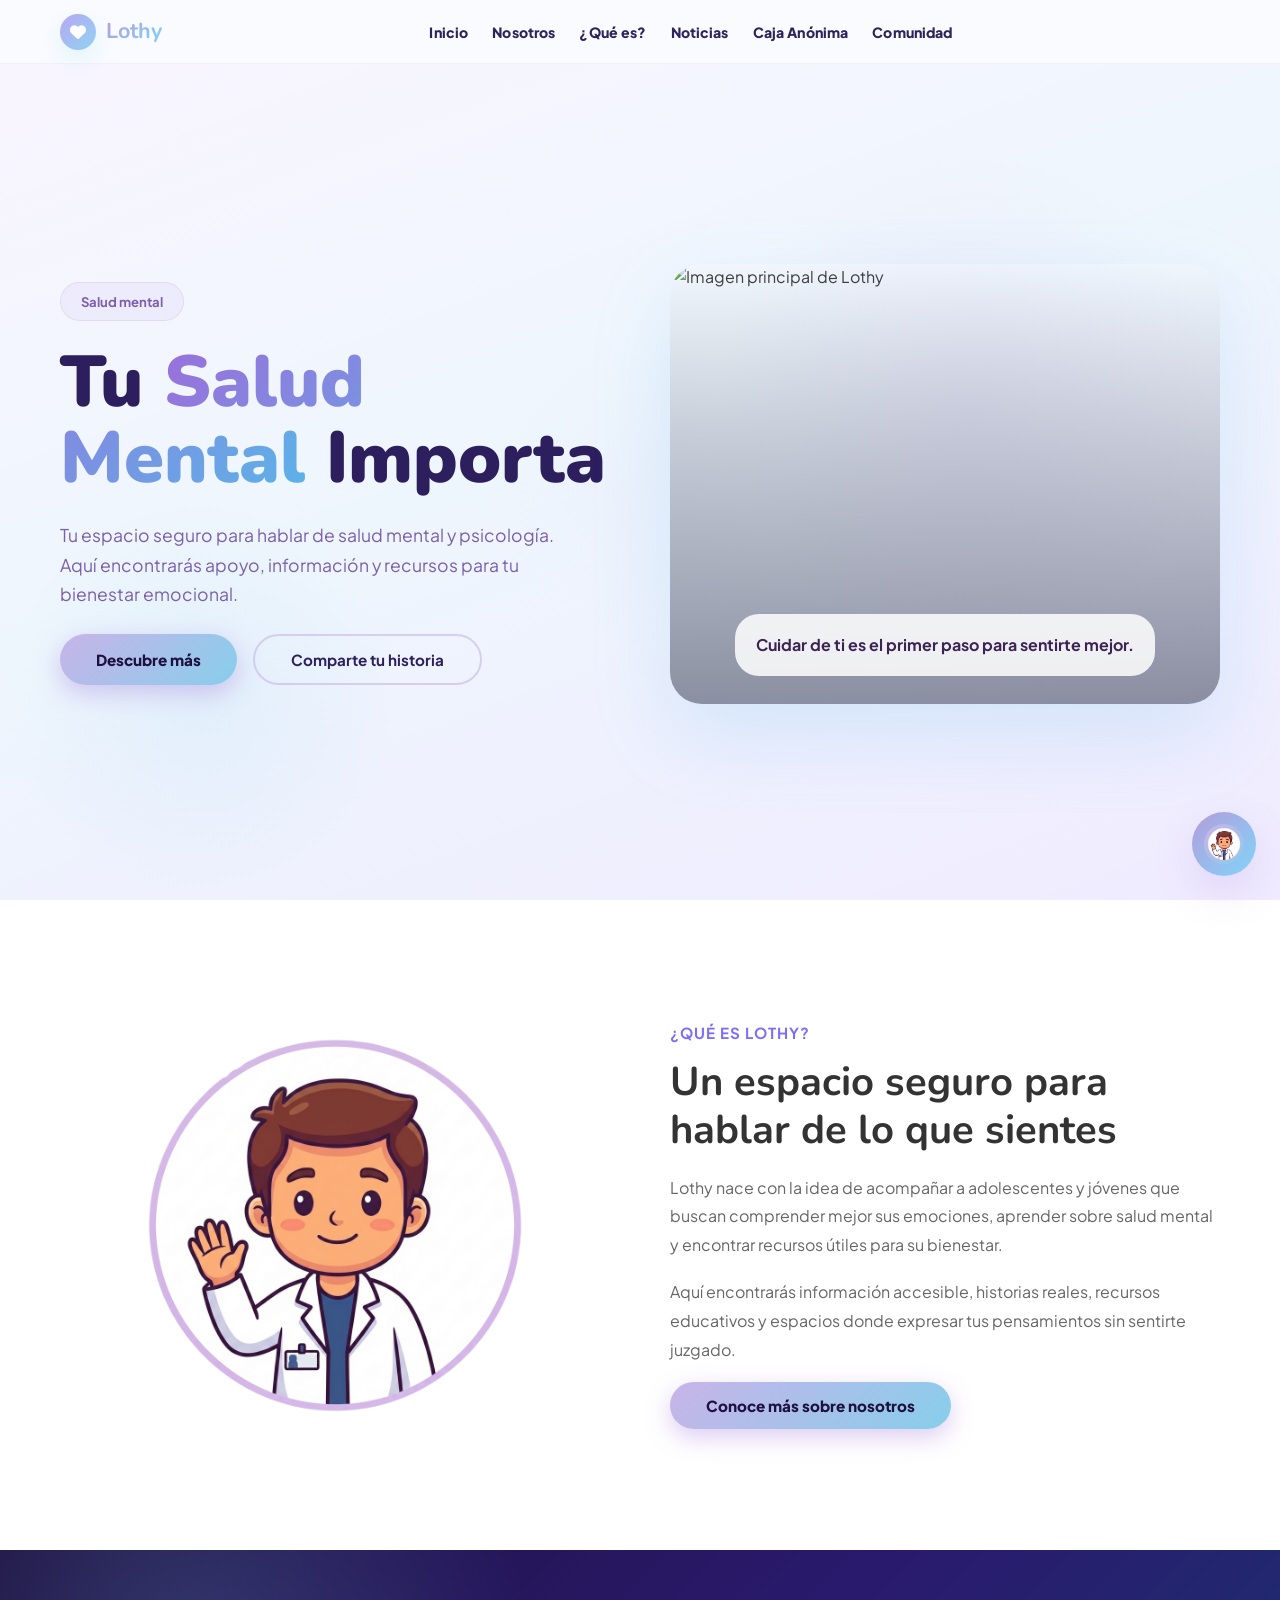
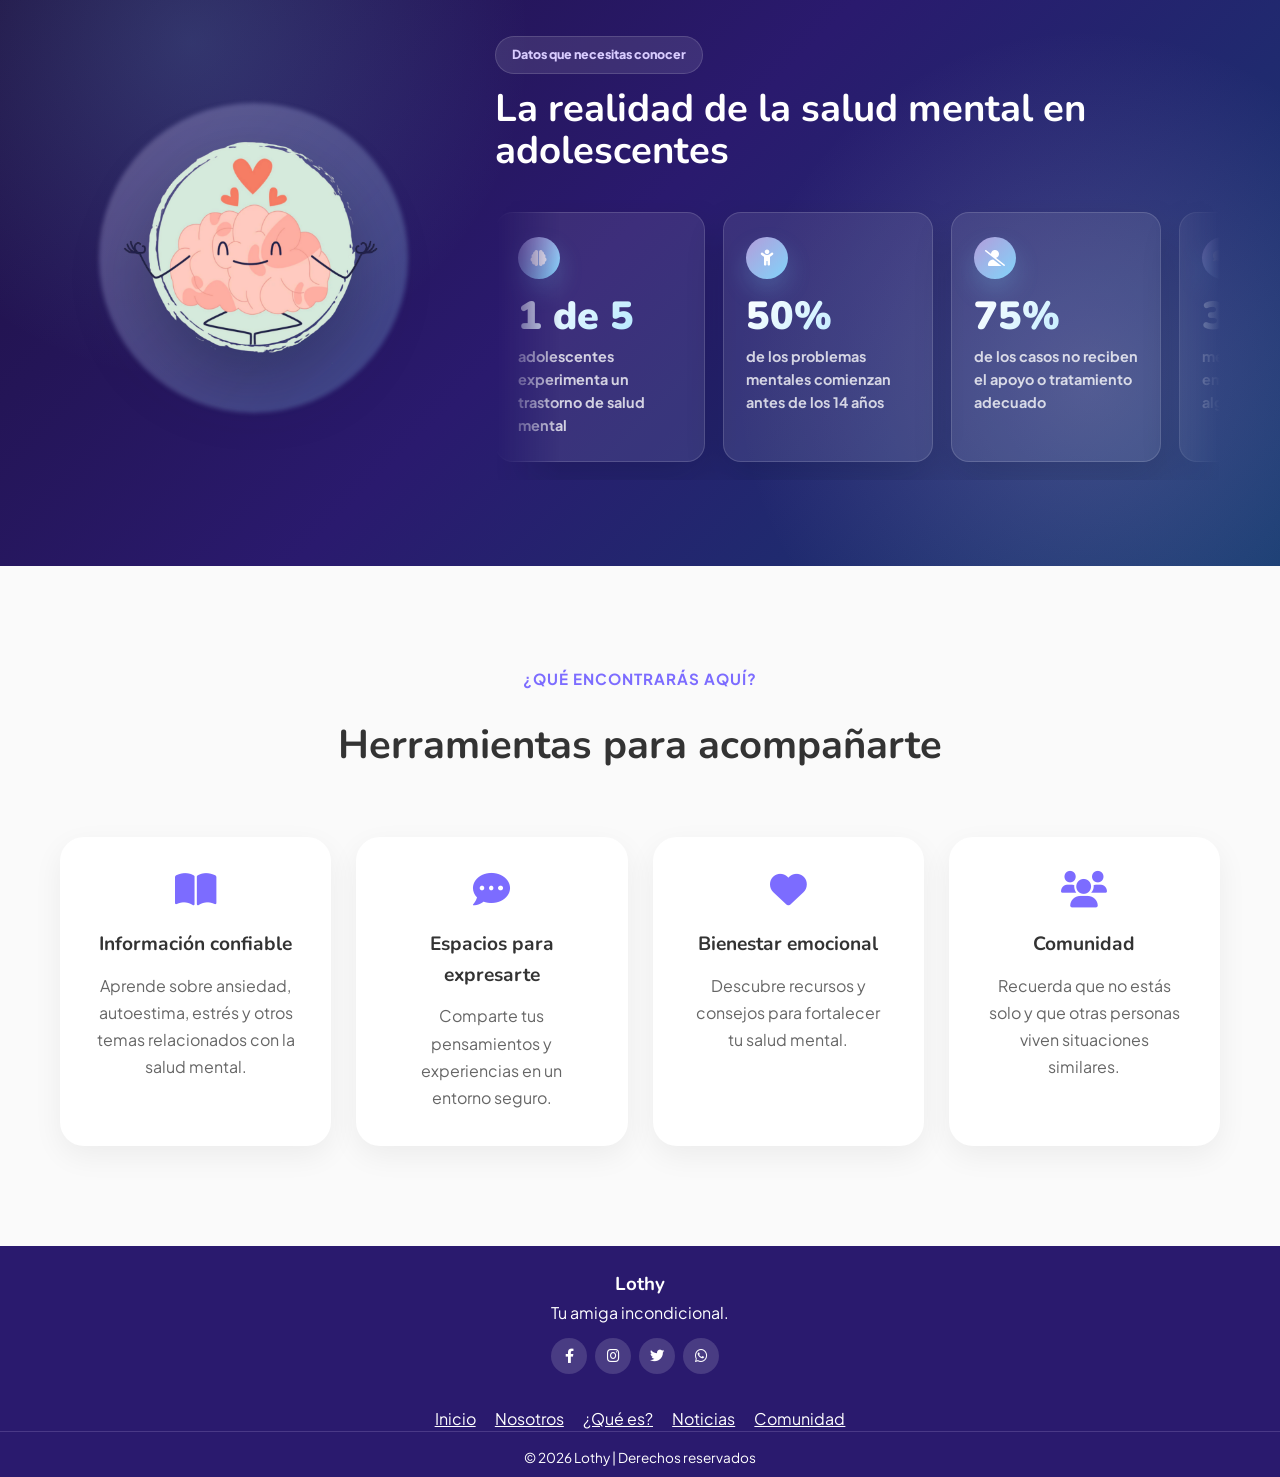
==== index.html @ d7d641b2 "first commit" ====
﻿<!DOCTYPE html>
<html lang="es">
<head>
    <meta charset="UTF-8">
    <meta name="viewport" content="width=device-width, initial-scale=1.0">
    <title>Lothy: tu amiga incondicional</title>
    
    <!-- Fuente única: Quicksand -->
    <link rel="preconnect" href="https://fonts.googleapis.com">
    <link rel="preconnect" href="https://fonts.gstatic.com" crossorigin>
    <link href="https://fonts.googleapis.com/css2?family=Quicksand:wght@300;400;500;600;700;800;900&display=swap" rel="stylesheet">
    
    <!-- Font Awesome (Iconos) -->
    <link rel="stylesheet" href="https://cdnjs.cloudflare.com/ajax/libs/font-awesome/6.0.0-beta3/css/all.min.css">
    
    <!-- Animate.css (Animaciones) -->
    <link rel="stylesheet" href="https://cdnjs.cloudflare.com/ajax/libs/animate.css/4.1.1/animate.min.css"/>

    <!-- Estilos Generales -->
    <link rel="stylesheet" href="css/style.css">
    <link rel="stylesheet" href="css/hero.css">
    <link rel="stylesheet" href="css/stats.css">
    <link rel="stylesheet" href="css/header-footer.css">
    <script src="js/header.js" defer></script>
</head>
<body>

    <!-- HEADER (Hide on scroll) -->
    <header id="main-header">
        <lothy-header></lothy-header>
    </header>

    <!-- CONTENIDO PRINCIPAL -->
    <main id="main-content">
        <!-- HERO / INICIO -->
        <section class="hero-section">
            <div class="hero-bg">
                <span class="hero-blob hero-blob-1"></span>
                <span class="hero-blob hero-blob-2"></span>
                <span class="hero-blob hero-blob-3"></span>
            </div>
            <div class="container hero-container">
                <div class="hero-grid">
                    <div class="hero-text">
                        <span class="hero-badge">Salud mental</span>
                        <h1><span>Tu</span> <span class="gradient-text">Salud Mental</span> <span>Importa</span></h1>
                        <p>Tu espacio seguro para hablar de salud mental y psicología. Aquí encontrarás apoyo, información y recursos para tu bienestar emocional.</p>
                        <div class="hero-buttons">
                            <a href="pages/que-es.html" class="btn btn-hero">Descubre más</a>
                            <a href="pages/caja-anonima.html" class="btn btn-outline">Comparte tu historia</a>
                        </div>
                    </div>
                    <div class="hero-image-wrapper">
                        <div class="hero-image-card">
                            <img src="assets/images/ImagenHero.png" alt="Imagen principal de Lothy" class="hero-image">
                            <div class="hero-image-overlay">
                                <div class="hero-quote">Cuidar de ti es el primer paso para sentirte mejor.</div>
                            </div>
                        </div>
                    </div>
                </div>
            </div>
        </section>

        <section class="about-preview">
            <div class="container">
                <div class="about-preview-grid">

                    <div class="about-preview-image">
                        <img src="assets/images/personaFlotante.png" alt="Lothy">
                    </div>

                    <div class="about-preview-content">
                        <span class="section-kicker">¿Qué es Lothy?</span>

                        <h2>Un espacio seguro para hablar de lo que sientes</h2>

                        <p>
                            Lothy nace con la idea de acompañar a adolescentes y jóvenes
                            que buscan comprender mejor sus emociones, aprender sobre salud
                            mental y encontrar recursos útiles para su bienestar.
                        </p>

                        <p>
                            Aquí encontrarás información accesible, historias reales,
                            recursos educativos y espacios donde expresar tus pensamientos
                            sin sentirte juzgado.
                        </p>

                        <a href="pages/nosotros.html" class="btn btn-hero">
                            Conoce más sobre nosotros
                        </a>
                    </div>

                </div>
            </div>
        </section>
        

        <!-- STATS SECTION (Infinite carousel) -->
        <section class="stats-section">
            <div class="container">
                <div class="stats-showcase">
                    <div class="stats-visual" aria-hidden="true">
                        <img src="assets/images/salud.png" alt="">
                    </div>

                    <div class="stats-content">
                        <span class="stats-kicker">Datos que necesitas conocer</span>
                        <h2>La realidad de la salud mental en adolescentes</h2>

                        <div class="stats-carousel-wrapper" aria-label="Datos sobre salud mental adolescente">
                            <div class="stats-track">

                                <div class="stat-item">
                                    <div class="stat-icon">
                                        <i class="fas fa-brain"></i>
                                    </div>
                                    <span class="stat-number-large">1 de 5</span>
                                    <span class="stat-label-large">
                                        adolescentes experimenta un trastorno de salud mental
                                    </span>
                                </div>

                                <div class="stat-item">
                                    <div class="stat-icon">
                                        <i class="fas fa-child"></i>
                                    </div>
                                    <span class="stat-number-large">50%</span>
                                    <span class="stat-label-large">
                                        de los problemas mentales comienzan antes de los 14 años
                                    </span>
                                </div>

                                <div class="stat-item">
                                    <div class="stat-icon">
                                        <i class="fas fa-user-slash"></i>
                                    </div>
                                    <span class="stat-number-large">75%</span>
                                    <span class="stat-label-large">
                                        de los casos no reciben el apoyo o tratamiento adecuado
                                    </span>
                                </div>

                                <div class="stat-item">
                                    <div class="stat-icon">
                                        <i class="fas fa-comments"></i>
                                    </div>
                                    <span class="stat-number-large">35%</span>
                                    <span class="stat-label-large">
                                        menos riesgo de empeorar al hablar con alguien de confianza
                                    </span>
                                </div>

                                <!-- Duplicados para efecto infinito -->

                                <div class="stat-item">
                                    <div class="stat-icon">
                                        <i class="fas fa-brain"></i>
                                    </div>
                                    <span class="stat-number-large">1 de 5</span>
                                    <span class="stat-label-large">
                                        adolescentes experimenta un trastorno de salud mental
                                    </span>
                                </div>

                                <div class="stat-item">
                                    <div class="stat-icon">
                                        <i class="fas fa-child"></i>
                                    </div>
                                    <span class="stat-number-large">50%</span>
                                    <span class="stat-label-large">
                                        de los problemas mentales comienzan antes de los 14 años
                                    </span>
                                </div>

                                <div class="stat-item">
                                    <div class="stat-icon">
                                        <i class="fas fa-user-slash"></i>
                                    </div>
                                    <span class="stat-number-large">75%</span>
                                    <span class="stat-label-large">
                                        de los casos no reciben el apoyo o tratamiento adecuado
                                    </span>
                                </div>

                                <div class="stat-item">
                                    <div class="stat-icon">
                                        <i class="fas fa-comments"></i>
                                    </div>
                                    <span class="stat-number-large">35%</span>
                                    <span class="stat-label-large">
                                        menos riesgo de empeorar al hablar con alguien de confianza
                                    </span>
                                </div>

                            </div>
                        </div>
                    </div>
                </div>
            </div>
        </section>

        <section class="features-section">
            <div class="container">

                <div class="section-header">
                    <span class="section-kicker">¿Qué encontrarás aquí?</span>
                    <h2>Herramientas para acompañarte</h2>
                </div>

                <div class="features-grid">

                    <div class="feature-card">
                        <i class="fas fa-book-open"></i>
                        <h3>Información confiable</h3>
                        <p>
                            Aprende sobre ansiedad, autoestima, estrés y otros temas
                            relacionados con la salud mental.
                        </p>
                    </div>

                    <div class="feature-card">
                        <i class="fas fa-comment-dots"></i>
                        <h3>Espacios para expresarte</h3>
                        <p>
                            Comparte tus pensamientos y experiencias en un entorno seguro.
                        </p>
                    </div>

                    <div class="feature-card">
                        <i class="fas fa-heart"></i>
                        <h3>Bienestar emocional</h3>
                        <p>
                            Descubre recursos y consejos para fortalecer tu salud mental.
                        </p>
                    </div>

                    <div class="feature-card">
                        <i class="fas fa-users"></i>
                        <h3>Comunidad</h3>
                        <p>
                            Recuerda que no estás solo y que otras personas viven
                            situaciones similares.
                        </p>
                    </div>

                </div>

            </div>
        </section>        
    </main>
    <lothy-footer></lothy-footer>

    <!-- BOTÓN FLOTANTE REUTILIZABLE -->
    <lothy-floating-button></lothy-floating-button>

    <!-- Scripts -->
    <script src="js/footer.js"></script>
    <script src="js/header.js"></script>
    <script src="js/floating-button.js"></script>
</body>
</html>
---- css/style.css ----
﻿@import url('https://fonts.googleapis.com/css2?family=Nunito:wght@600;700;800;900&family=Plus+Jakarta+Sans:wght@400;500;600;700;800&display=swap');

/* Reset y Variables */
* {
    margin: 0;
    padding: 0;
    box-sizing: border-box;
}

:root {
    --lila: #B39DDB;
    --lila-claro: #D1C4E9;
    --celeste: #81D4FA;
    --celeste-claro: #B3E5FC;
    --blanco: #FFFFFF;
    --gris-claro: #F5F5F5;
    --gris: #9E9E9E;
    --texto: #333333;
    --sombra: 0 4px 6px rgba(0, 0, 0, 0.1);
    --border-radius: 16px;
    --transition: all 0.25s ease;
    --font-body: 'Plus Jakarta Sans', 'Quicksand', sans-serif;
    --font-display: 'Nunito', 'Plus Jakarta Sans', sans-serif;
}

html {
    scroll-behavior: smooth;
}

body {
    font-family: var(--font-body);
    background-color: var(--blanco);
    color: var(--texto);
    line-height: 1.6;
    overflow-x: hidden;
    padding-top: 0;
    text-rendering: optimizeLegibility;
    -webkit-font-smoothing: antialiased;
}

body,
button,
input,
textarea,
select {
    font-family: var(--font-body);
}

h1,
h2,
h3,
h4,
.logo-text,
.stat-number,
.stat-number-large {
    font-family: var(--font-display) !important;
    letter-spacing: 0;
}

.container {
    max-width: 1200px;
    margin: 0 auto;
    padding: 0 20px;
}

/* Page Sections */
.page-section {
    display: none;
    padding: 60px 0;
    animation: fadeIn 0.5s ease;
}

.page-section.active {
    display: block;
}

@keyframes fadeIn {
    from { opacity: 0; transform: translateY(20px); }
    to { opacity: 1; transform: translateY(0); }
}

/* Buttons */
.btn {
    display: inline-flex;
    align-items: center;
    gap: 8px;
    padding: 14px 32px;
    border-radius: 50px;
    text-decoration: none;
    font-weight: 700;
    line-height: 1;
    border: none;
    cursor: pointer;
    transition: var(--transition);
    font-family: var(--font-body);
    position: relative;
    overflow: hidden;
    transform: translateY(0) scale(1);
    user-select: none;
    will-change: transform, box-shadow;
}

.btn::after,
.doctor-btn::after,
.lang-btn::after,
.menu-toggle::after {
    content: '';
    position: absolute;
    inset: 50%;
    width: 0;
    height: 0;
    border-radius: 999px;
    background: rgba(255, 255, 255, 0.45);
    transform: translate(-50%, -50%);
    transition: width 0.35s ease, height 0.35s ease, opacity 0.35s ease;
    opacity: 0;
    pointer-events: none;
}

.btn:hover {
    transform: translateY(-3px) scale(1.01);
}

.btn:active,
.doctor-btn:active,
.lang-btn:active,
.menu-toggle:active,
.social-links a:active,
.contacto-social a:active {
    transform: translateY(1px) scale(0.96);
}

.btn:active::after,
.doctor-btn:active::after,
.lang-btn:active::after,
.menu-toggle:active::after {
    width: 220px;
    height: 220px;
    opacity: 1;
    transition: 0s;
}

.btn:focus-visible,
.doctor-btn:focus-visible,
.lang-btn:focus-visible,
.menu-toggle:focus-visible,
a:focus-visible,
input:focus-visible,
textarea:focus-visible {
    outline: 3px solid rgba(129, 212, 250, 0.5);
    outline-offset: 3px;
}

.btn-primary {
    background: linear-gradient(135deg, #c8b4e8 0%, #87ceeb 100%);
    color: #1e1040;
    box-shadow: 0 4px 16px rgba(155, 110, 219, 0.3);
}

.btn-primary:hover {
    box-shadow: 0 8px 24px rgba(155, 110, 219, 0.4);
}

.btn-small {
    padding: 11px 20px;
    font-size: 0.84rem;
    font-weight: 800;
    background: rgba(200, 180, 232, 0.16);
    color: #2d1f5e;
    border: 1px solid rgba(179, 157, 219, 0.34);
    box-shadow: 0 8px 18px rgba(155, 110, 219, 0.1);
}

.btn-small:hover {
    background: linear-gradient(135deg, #c8b4e8 0%, #87ceeb 100%);
    color: #1e1040;
    box-shadow: 0 12px 24px rgba(155, 110, 219, 0.24);
}

label,
.modal-content label {
    display: block;
    font-size: 0.82rem;
    font-weight: 800;
    letter-spacing: 0.01em;
    color: #2d1f5e;
    margin-bottom: 8px;
}

input,
textarea,
select {
    color: #241a48;
    background: #ffffff;
    transition: border-color 0.25s ease, box-shadow 0.25s ease, transform 0.25s ease;
}

input::placeholder,
textarea::placeholder {
    color: #8f7ab6;
    opacity: 0.85;
}

input:hover,
textarea:hover,
select:hover {
    border-color: rgba(179, 157, 219, 0.75);
}

input:focus,
textarea:focus,
select:focus {
    border-color: #9d8ce3;
    box-shadow: 0 0 0 4px rgba(129, 212, 250, 0.16);
    outline: none;
}

/* Image Placeholder */
.image-placeholder {
    background: linear-gradient(135deg, var(--lila-claro), var(--celeste-claro));
    border-radius: var(--border-radius);
    padding: 40px;
    text-align: center;
    min-height: 250px;
    display: flex;
    flex-direction: column;
    justify-content: center;
    align-items: center;
    color: var(--gris);
}

.image-placeholder i {
    font-size: 4rem;
    margin-bottom: 15px;
    color: var(--lila);
}

/* Otros estilos de secciones existentes */
.nosotros-section,
.recursos-section,
.noticias-section,
.caja-anonima-section,
.contacto-section {
    padding: 80px 0;
}

.nosotros-section {
    background: white;
}

.recursos-section {
    background: #f9f5ff;
}

.noticias-section {
    background: white;
}

.caja-anonima-section {
    background: #f5efff;
}

.contacto-section {
    background: white;
}

/* Nosotros Grid */
.nosotros-grid {
    display: grid;
    grid-template-columns: 1fr 1fr;
    gap: 60px;
    align-items: center;
}

.nosotros-text p {
    font-size: 1.05rem;
    line-height: 1.8;
    color: #555;
    margin-bottom: 20px;
}

.nosotros-values {
    display: flex;
    gap: 24px;
    flex-wrap: wrap;
    margin-top: 24px;
}

.value-item {
    display: flex;
    align-items: center;
    gap: 8px;
    font-weight: 600;
    color: #2d1f5e;
}

.value-item i {
    font-size: 1.2rem;
}

/* Recursos Grid */
.recursos-grid {
    display: grid;
    grid-template-columns: repeat(auto-fit, minmax(240px, 1fr));
    gap: 30px;
}

.recurso-card {
    background: white;
    padding: 32px 24px;
    border-radius: 16px;
    text-align: center;
    box-shadow: 0 2px 16px rgba(200, 180, 232, 0.12);
    transition: var(--transition);
    border: 1px solid rgba(200, 180, 232, 0.1);
}

.recurso-card:hover {
    transform: translateY(-6px);
    box-shadow: 0 8px 32px rgba(200, 180, 232, 0.2);
}

.recurso-icon {
    font-size: 3rem;
    display: block;
    margin-bottom: 16px;
}

.recurso-card h3 {
    font-family: var(--font-display);
    font-size: 1.1rem;
    font-weight: 800;
    color: #2d1f5e;
    margin: 0 0 8px;
}

.recurso-card p {
    font-size: 0.9rem;
    color: #7b5fab;
    margin: 0 0 16px;
}

.recurso-link {
    color: #9b6edb;
    font-weight: 700;
    text-decoration: none;
    transition: var(--transition);
}

.recurso-link:hover {
    color: #7b5fab;
}

/* Noticias Grid */
.noticias-grid {
    display: grid;
    grid-template-columns: repeat(auto-fit, minmax(300px, 1fr));
    gap: 30px;
}

.noticia-card {
    background: white;
    border-radius: 16px;
    overflow: hidden;
    box-shadow: 0 2px 16px rgba(200, 180, 232, 0.12);
    transition: var(--transition);
}

.noticia-card:hover {
    transform: translateY(-6px);
    box-shadow: 0 8px 32px rgba(200, 180, 232, 0.2);
}

.noticia-image .image-placeholder {
    min-height: 200px;
    border-radius: 0;
    padding: 30px;
}

.noticia-content {
    padding: 24px;
}

.noticia-date {
    font-size: 0.8rem;
    color: #9b6edb;
    font-weight: 600;
    display: block;
    margin-bottom: 8px;
}

.noticia-content h3 {
    font-family: var(--font-display);
    font-size: 1.1rem;
    font-weight: 800;
    color: #2d1f5e;
    margin: 0 0 8px;
}

.noticia-content p {
    font-size: 0.9rem;
    color: #7b5fab;
    margin: 0 0 16px;
}

.noticia-link {
    color: #9b6edb;
    font-weight: 700;
    text-decoration: none;
    transition: var(--transition);
}

.noticia-link:hover {
    color: #7b5fab;
}

/* Caja AnÃ³nima */
.anonima-grid {
    display: grid;
    grid-template-columns: 1fr 1fr;
    gap: 40px;
}

.anonima-form {
    background: white;
    padding: 32px;
    border-radius: 16px;
    box-shadow: 0 2px 16px rgba(200, 180, 232, 0.12);
}

.anonima-form h3 {
    font-family: var(--font-display);
    font-size: 1.2rem;
    font-weight: 800;
    color: #2d1f5e;
    margin-bottom: 16px;
}

.anonima-form textarea {
    width: 100%;
    min-height: 120px;
    padding: 16px;
    border: 2px solid #e8e0f0;
    border-radius: 12px;
    font-family: var(--font-body);
    font-size: 0.95rem;
    resize: vertical;
    transition: var(--transition);
}

.anonima-form textarea:focus {
    border-color: #c8b4e8;
    outline: none;
    box-shadow: 0 0 0 4px rgba(200, 180, 232, 0.1);
}

.anonima-form button {
    margin-top: 16px;
    width: 100%;
}

.anonima-note {
    font-size: 0.85rem;
    color: #7b5fab;
    margin-top: 12px;
    text-align: center;
}

.anonima-messages h3 {
    font-family: var(--font-display);
    font-size: 1.2rem;
    font-weight: 800;
    color: #2d1f5e;
    margin-bottom: 16px;
}

.message-card {
    background: white;
    padding: 16px 20px;
    border-radius: 12px;
    margin-bottom: 12px;
    box-shadow: 0 2px 8px rgba(200, 180, 232, 0.1);
    border-left: 4px solid #c8b4e8;
}

.message-card p {
    font-size: 0.95rem;
    color: #333;
    margin: 0 0 4px;
}

.message-date {
    font-size: 0.75rem;
    color: #999;
}

/* Contacto */
.contacto-grid {
    display: grid;
    grid-template-columns: 1fr 1fr;
    gap: 60px;
}

.contacto-info h3 {
    font-family: var(--font-display);
    font-size: 1.4rem;
    font-weight: 800;
    color: #2d1f5e;
    margin-bottom: 12px;
}

.contacto-info p {
    color: #7b5fab;
    margin-bottom: 24px;
}

.contacto-lista {
    list-style: none;
    padding: 0;
}

.contacto-lista li {
    display: flex;
    align-items: flex-start;
    gap: 16px;
    padding: 12px 0;
    border-bottom: 1px solid #f0ebf5;
}

.contacto-lista li i {
    font-size: 1.2rem;
    color: #9b6edb;
    width: 24px;
    margin-top: 4px;
}

.contacto-lista li div {
    display: flex;
    flex-direction: column;
}

.contacto-lista li strong {
    font-size: 0.85rem;
    color: #2d1f5e;
}

.contacto-lista li span {
    color: #7b5fab;
}

.contacto-social {
    display: flex;
    gap: 16px;
    margin-top: 24px;
}

.contacto-social a {
    width: 44px;
    height: 44px;
    border-radius: 50%;
    background: #f5efff;
    display: flex;
    align-items: center;
    justify-content: center;
    color: #9b6edb;
    text-decoration: none;
    transition: var(--transition);
}

.contacto-social a:hover {
    background: #9b6edb;
    color: white;
    transform: translateY(-3px);
}

.contacto-form-wrapper {
    background: white;
    padding: 32px;
    border-radius: 16px;
    box-shadow: 0 2px 16px rgba(200, 180, 232, 0.12);
}

.contacto-form .form-group {
    margin-bottom: 16px;
}

.contacto-form input,
.contacto-form textarea {
    width: 100%;
    padding: 14px 16px;
    border: 2px solid #e8e0f0;
    border-radius: 12px;
    font-family: var(--font-body);
    font-size: 0.95rem;
    transition: var(--transition);
}

.contacto-form input:focus,
.contacto-form textarea:focus {
    border-color: #c8b4e8;
    outline: none;
    box-shadow: 0 0 0 4px rgba(200, 180, 232, 0.1);
}

.contacto-form textarea {
    min-height: 120px;
    resize: vertical;
}

.contacto-form button {
    width: 100%;
    justify-content: center;
}

/* Responsive */
@media (max-width: 1024px) {
    .nosotros-grid,
    .contacto-grid {
        grid-template-columns: 1fr;
    }
    
    .anonima-grid {
        grid-template-columns: 1fr;
    }
}

@media (max-width: 768px) {
    .page-section {
        padding: 40px 0;
    }
    
    .nosotros-section,
    .recursos-section,
    .noticias-section,
    .caja-anonima-section,
    .contacto-section {
        padding: 40px 0;
    }
    
    .noticias-grid {
        grid-template-columns: 1fr;
    }
    
    .recursos-grid {
        grid-template-columns: 1fr 1fr;
    }
    
    .contacto-form-wrapper {
        padding: 20px;
    }
    
    .anonima-form {
        padding: 20px;
    }
}

/* Floating Doctor Button */
#floating-doctor {
    position: fixed;
    right: 24px;
    bottom: 24px;
    z-index: 1100;
}

.doctor-btn {
    display: inline-flex;
    align-items: center;
    justify-content: center;
    gap: 0;
    border: none;
    border-radius: 999px;
    padding: 12px;
    background: linear-gradient(135deg, var(--lila), var(--celeste));
    color: var(--blanco);
    font-weight: 800;
    box-shadow: 0 16px 40px rgba(155, 110, 219, 0.18);
    cursor: pointer;
    transition: transform 0.2s ease, box-shadow 0.2s ease;
    position: relative;
    overflow: visible;
}

.doctor-btn:hover {
    transform: translateY(-2px);
    box-shadow: 0 20px 48px rgba(155, 110, 219, 0.25);
}

.doctor-btn::after {
    content: 'Contactame';
    position: absolute;
    bottom: -40px;
    left: 50%;
    transform: translateX(-50%);
    background: rgba(45, 31, 94, 0.95);
    color: white;
    padding: 8px 14px;
    border-radius: 6px;
    font-size: 0.85rem;
    font-weight: 700;
    white-space: nowrap;
    pointer-events: none;
    opacity: 0;
    transition: opacity 0.3s ease;
    z-index: 1200;
}

.doctor-btn:hover::after {
    opacity: 1;
}

.floating-icon {
    width: 56px;
    height: 56px;
    object-fit: contain;
    display: block;
}

.modal {
    display: none;
    position: fixed;
    inset: 0;
    background: rgba(0, 0, 0, 0.55);
    justify-content: center;
    align-items: center;
    z-index: 1200;
    padding: 20px;
    opacity: 0;
    transition: opacity 0.22s ease;
}

.modal.is-open {
    opacity: 1;
}

.modal-content {
    width: min(540px, 100%);
    background: var(--blanco);
    border-radius: 24px;
    padding: 32px;
    box-shadow: 0 24px 80px rgba(0, 0, 0, 0.18);
    position: relative;
    transform: translateY(14px) scale(0.98);
    animation: modalIn 0.24s ease forwards;
}

.close-modal {
    position: absolute;
    top: 18px;
    right: 18px;
    font-size: 1.8rem;
    color: #555;
    cursor: pointer;
}

.modal-content h2 {
    margin-bottom: 16px;
    color: #2d1f5e;
}

.modal-content .form-group {
    margin-bottom: 18px;
}

.modal-content label {
    color: #3a2a62;
}

.modal-content input {
    width: 100%;
    padding: 14px 16px;
    border-radius: 14px;
    border: 1px solid #e8e0f0;
    font-size: 1rem;
}

@keyframes modalIn {
    to {
        transform: translateY(0) scale(1);
    }
}

.modal-info {
    margin-top: 16px;
    color: #7b5fab;
    font-size: 0.95rem;
}

@media (max-width: 768px) {
    #floating-doctor {
        right: 16px;
        bottom: 16px;
    }

    .modal-content {
        padding: 24px;
    }
}

@media (max-width: 480px) {
    .recursos-grid {
        grid-template-columns: 1fr;
    }
}

/* ==========================================
   ABOUT PREVIEW
========================================== */

.about-preview {
    padding: 100px 0;
}

.about-preview-grid {
    display: grid;
    grid-template-columns: 1fr 1fr;
    gap: 60px;
    align-items: center;
}

.about-preview-image img {
    width: 100%;
    max-width: 450px;
    display: block;
    margin: auto;
}

.section-kicker {
    display: inline-block;
    margin-bottom: 12px;
    font-size: .95rem;
    font-weight: 700;
    color: #7c6cff;
    text-transform: uppercase;
    letter-spacing: 1px;
}

.about-preview-content h2 {
    font-size: 2.5rem;
    margin-bottom: 20px;
    line-height: 1.2;
}

.about-preview-content p {
    margin-bottom: 18px;
    color: #666;
    line-height: 1.8;
}

/* ==========================================
   FEATURES
========================================== */

.features-section {
    padding: 100px 0;
    background: #fafafa;
}

.section-header {
    text-align: center;
    margin-bottom: 60px;
}

.section-header h2 {
    font-size: 2.5rem;
    margin-top: 10px;
}

.features-grid {
    display: grid;
    grid-template-columns: repeat(auto-fit, minmax(250px,1fr));
    gap: 25px;
}

.feature-card {
    background: white;
    padding: 35px;
    border-radius: 24px;
    text-align: center;
    box-shadow: 0 10px 30px rgba(0,0,0,.06);
    transition: .3s ease;
}

.feature-card:hover {
    transform: translateY(-8px);
}

.feature-card i {
    font-size: 2.3rem;
    color: #7c6cff;
    margin-bottom: 20px;
}

.feature-card h3 {
    margin-bottom: 12px;
    font-size: 1.2rem;
}

.feature-card p {
    color: #666;
    line-height: 1.7;
}

/* ==========================================
   MENSAJE EMOCIONAL
========================================== */

.message-section {
    padding: 100px 0;
}

.message-card {
    max-width: 900px;
    margin: auto;
    padding: 60px;
    text-align: center;
    border-radius: 30px;
    background: linear-gradient(
        135deg,
        #7c6cff,
        #9f94ff
    );
    color: white;
}

.message-card h2 {
    font-size: 2.4rem;
    margin-bottom: 20px;
}

.message-card p {
    font-size: 1.1rem;
    line-height: 1.8;
    opacity: .95;
}

/* ==========================================
   CTA FINAL
========================================== */

.cta-home {
    padding: 100px 0;
    text-align: center;
}

.cta-home h2 {
    font-size: 2.7rem;
    margin-bottom: 20px;
}

.cta-home p {
    max-width: 650px;
    margin: auto;
    margin-bottom: 35px;
    color: #666;
    line-height: 1.8;
}

.cta-buttons {
    display: flex;
    justify-content: center;
    gap: 15px;
    flex-wrap: wrap;
}

/* ==========================================
   RESPONSIVE
========================================== */

@media (max-width: 900px) {

    .about-preview-grid {
        grid-template-columns: 1fr;
        text-align: center;
    }

    .about-preview-content h2,
    .section-header h2,
    .message-card h2,
    .cta-home h2 {
        font-size: 2rem;
    }

    .message-card {
        padding: 40px 25px;
    }
}

@media (max-width: 600px) {

    .about-preview,
    .features-section,
    .message-section,
    .cta-home {
        padding: 70px 0;
    }

    .about-preview-content h2,
    .section-header h2,
    .message-card h2,
    .cta-home h2 {
        font-size: 1.8rem;
    }

    .feature-card {
        padding: 25px;
    }
}

.caja-single {
    display: flex;
    justify-content: center;
    align-items: center;
    width: 100%;
}


.caja-single .form-column {
    width: 100%;
    max-width: 650px;
}


.caja-single .form-box {
    width: 100%;
    text-align: center;
}


.caja-single textarea {
    width: 100%;
    min-height: 180px;
    resize: vertical;
}
---- css/hero.css ----
﻿/* HERO SECTION */
.hero-section {
    position: relative;
    min-height: calc(100vh - 64px);
    display: flex;
    align-items: center;
    overflow: hidden;
    padding: 76px 0 72px;
}

.hero-bg {
    position: absolute;
    inset: 0;
    background: linear-gradient(160deg, #f9f5ff 0%, #eef6fd 45%, #f0ebff 100%);
    z-index: 0;
}

.hero-blob {
    position: absolute;
    border-radius: 50%;
    pointer-events: none;
    opacity: 0.5;
}

.hero-blob-1 {
    top: 10%;
    right: 5%;
    width: 500px;
    height: 500px;
    background: radial-gradient(circle, rgba(200, 180, 232, 0.3) 0%, transparent 70%);
}

.hero-blob-2 {
    bottom: 0;
    left: 0;
    width: 400px;
    height: 400px;
    background: radial-gradient(circle, rgba(135, 206, 235, 0.25) 0%, transparent 70%);
}

.hero-blob-3 {
    top: 50%;
    left: 50%;
    transform: translate(-50%, -50%);
    width: 300px;
    height: 300px;
    background: radial-gradient(circle, rgba(200, 180, 232, 0.1) 0%, transparent 70%);
}

.hero-container {
    position: relative;
    z-index: 1;
}

.hero-grid {
    display: grid;
    grid-template-columns: 1fr 1fr;
    gap: 60px;
    align-items: center;
}

/* Hero Text */
.hero-text {
    display: flex;
    flex-direction: column;
    gap: 24px;
}

.hero-badge {
    display: inline-flex;
    align-items: center;
    gap: 8px;
    padding: 8px 20px;
    border-radius: 50px;
    font-weight: 700;
    font-size: 0.82rem;
    background: rgba(200, 180, 232, 0.15);
    border: 1px solid rgba(200, 180, 232, 0.3);
    color: #7b5fab;
    width: fit-content;
}

.hero-text h1 {
    font-family: var(--font-display);
    font-size: clamp(2.5rem, 6vw, 4.5rem);
    font-weight: 900;
    line-height: 1.05;
    color: #2d1f5e;
    margin: 0;
}

.gradient-text {
    background: linear-gradient(135deg, #9b6edb 0%, #5bb4e8 100%);
    -webkit-background-clip: text;
    -webkit-text-fill-color: transparent;
    background-clip: text;
}

.hero-text p {
    font-size: 1.1rem;
    line-height: 1.7;
    color: #7b5fab;
    max-width: 500px;
    margin: 0;
}

.hero-buttons {
    display: flex;
    gap: 16px;
    flex-wrap: wrap;
}

.btn-hero {
    padding: 16px 36px;
    font-size: 0.95rem;
    font-weight: 900;
    background: linear-gradient(135deg, #c8b4e8 0%, #87ceeb 100%);
    color: #1e1040;
    box-shadow: 0 8px 24px rgba(155, 110, 219, 0.35);
}

.btn-hero:hover {
    box-shadow: 0 14px 32px rgba(155, 110, 219, 0.42);
}

.btn-outline {
    padding: 16px 36px;
    font-size: 0.95rem;
    font-weight: 700;
    background: transparent;
    border: 2px solid rgba(200, 180, 232, 0.6);
    color: #2d1f5e;
    transition: all 0.3s ease;
    text-decoration: none;
    border-radius: 50px;
    display: inline-flex;
    align-items: center;
    justify-content: center;
}

.btn-outline:hover {
    background: rgba(200, 180, 232, 0.1);
    transform: translateY(-3px);
    box-shadow: 0 12px 26px rgba(155, 110, 219, 0.14);
}

.hero-stats {
    display: flex;
    gap: 32px;
    margin-top: 8px;
    flex-wrap: wrap;
}

.hero-stat {
    display: flex;
    flex-direction: column;
}

.stat-number {
    font-family: var(--font-display);
    font-size: 1.8rem;
    font-weight: 900;
    color: #2d1f5e;
}

.stat-label {
    font-size: 0.85rem;
    color: #7b5fab;
    font-weight: 600;
}

/* Hero Image */
.hero-image-wrapper {
    position: relative;
}

.hero-image-card {
    position: relative;
    border-radius: 32px;
    overflow: hidden;
    box-shadow: 0 32px 80px rgba(91, 180, 232, 0.18);
}

.hero-image {
    width: 100%;
    height: auto;
    display: block;
    object-fit: cover;
    min-height: 440px;
}

.hero-image-overlay {
    position: absolute;
    inset: 0;
    background: linear-gradient(180deg, rgba(255,255,255,0.05) 0%, rgba(16, 24, 48, 0.45) 100%);
    display: flex;
    align-items: flex-end;
    justify-content: center;
    padding: 28px;
}

.hero-quote {
    width: 100%;
    max-width: 420px;
    background: rgba(255, 255, 255, 0.85);
    border-radius: 24px;
    padding: 18px 20px;
    font-family: var(--font-body);
    font-size: 1rem;
    font-weight: 700;
    color: #3b2353;
    text-align: center;
}

/* Floating Cards */
.floating-card {
    position: absolute;
    background: white;
    border-radius: 16px;
    padding: 16px 20px;
    box-shadow: 0 8px 24px rgba(155, 110, 219, 0.18);
    display: flex;
    align-items: center;
    gap: 12px;
    animation: float 3s ease-in-out infinite;
}

.floating-card-1 {
    bottom: -20px;
    left: -20px;
}

.floating-card-2 {
    top: -20px;
    right: -20px;
    padding: 12px 24px;
}

.floating-icon {
    width: 40px;
    height: 40px;
    border-radius: 50%;
    background: linear-gradient(135deg, #c8b4e8, #87ceeb);
    display: flex;
    align-items: center;
    justify-content: center;
    font-size: 1.2rem;
}

.floating-title {
    font-family: var(--font-display);
    font-weight: 900;
    font-size: 0.9rem;
    color: #2d1f5e;
    margin: 0;
}

.floating-sub {
    font-size: 0.8rem;
    color: #7b5fab;
    margin: 0;
}

.floating-badge {
    font-family: var(--font-display);
    font-weight: 900;
    font-size: 1rem;
    color: #5bb4e8;
}

@keyframes float {
    0%, 100% { transform: translateY(0); }
    50% { transform: translateY(-10px); }
}

@media (max-width: 960px) {
    .hero-grid {
        grid-template-columns: 1fr;
    }
    .hero-image {
        min-height: 320px;
    }
}

@media (max-width: 768px) {
    .hero-section {
        padding: 56px 0 40px;
    }
    .hero-buttons {
        flex-direction: column;
        align-items: stretch;
    }
    .hero-buttons .btn {
        width: 100%;
    }
    .hero-image-overlay {
        padding: 20px;
    }
    .hero-quote {
        max-width: 100%;
    }
}

/* Hero Wave */
.hero-wave {
    position: absolute;
    bottom: 0;
    left: 0;
    right: 0;
    pointer-events: none;
    z-index: 1;
}

.hero-wave svg {
    display: block;
    width: 100%;
}

/* Mental Health Video */
.mental-video-section {
    padding: 78px 0;
    background: linear-gradient(180deg, #ffffff 0%, #f6f2ff 100%);
}

.mental-video-container {
    display: grid;
    grid-template-columns: minmax(240px, 0.75fr) minmax(0, 1.25fr);
    gap: 42px;
    align-items: center;
}

.mental-video-copy h2 {
    margin: 14px 0 14px;
    color: #2d1f5e;
    font-size: clamp(1.8rem, 3.2vw, 3rem);
    line-height: 1.08;
}

.mental-video-copy p {
    max-width: 440px;
    color: #6f579d;
    font-size: 1rem;
    line-height: 1.75;
}

.mental-video-frame {
    position: relative;
    overflow: hidden;
    aspect-ratio: 16 / 9;
    border-radius: 22px;
    background: #1e1040;
    box-shadow: 0 26px 60px rgba(45, 31, 94, 0.18);
}

.mental-video-frame iframe {
    position: absolute;
    inset: 0;
    width: 100%;
    height: 100%;
    border: 0;
}

/* Responsive */
@media (max-width: 1024px) {
    .hero-grid {
        grid-template-columns: 1fr;
        text-align: center;
    }
    
    .hero-text {
        align-items: center;
    }
    
    .hero-text p {
        max-width: 100%;
    }
    
    .hero-buttons {
        justify-content: center;
    }
    
    .hero-stats {
        justify-content: center;
    }
    
    .hero-image-placeholder {
        min-height: 300px;
    }

    .mental-video-container {
        grid-template-columns: 1fr;
    }
}

@media (max-width: 768px) {
    .hero-section {
        padding: 56px 0 56px;
    }
    
    .hero-image-placeholder {
        min-height: 250px;
        padding: 40px;
    }
    
    .hero-image-placeholder i {
        font-size: 3.5rem;
    }
    
    .floating-card-1 {
        left: -10px;
        bottom: -10px;
        padding: 12px 16px;
    }
    
    .floating-card-2 {
        top: -10px;
        right: -10px;
        padding: 10px 16px;
    }
    
    .floating-card-2 .floating-badge {
        font-size: 0.8rem;
    }
}
---- css/stats.css ----
/* STATS SECTION */
.stats-section {
    position: relative;
    overflow: hidden;
    padding: 86px 0;
    background:
        radial-gradient(circle at 15% 15%, rgba(129, 212, 250, 0.18), transparent 28%),
        radial-gradient(circle at 85% 70%, rgba(200, 180, 232, 0.22), transparent 30%),
        linear-gradient(135deg, #1e1040 0%, #2a1a6e 48%, #153b70 100%);
}

.stats-showcase {
    display: grid;
    grid-template-columns: minmax(240px, 0.8fr) minmax(0, 1.5fr);
    gap: 48px;
    align-items: center;
}

.stats-visual {
    position: relative;
    min-height: 340px;
    display: flex;
    align-items: center;
    justify-content: center;
}

.stats-visual::before {
    content: '';
    position: absolute;
    width: min(320px, 80%);
    aspect-ratio: 1;
    border-radius: 50%;
    background: linear-gradient(135deg, rgba(200, 180, 232, 0.32), rgba(129, 212, 250, 0.24));
    filter: blur(2px);
}

.stats-visual img {
    position: relative;
    z-index: 1;
    width: min(330px, 100%);
    max-height: 380px;
    object-fit: contain;
    animation: statsFloat 4s ease-in-out infinite;
    filter: drop-shadow(0 28px 34px rgba(5, 12, 34, 0.32));
}

.stats-content {
    min-width: 0;
}

.stats-kicker {
    display: inline-flex;
    align-items: center;
    width: fit-content;
    margin-bottom: 14px;
    padding: 8px 16px;
    border-radius: 999px;
    background: rgba(255, 255, 255, 0.1);
    border: 1px solid rgba(255, 255, 255, 0.14);
    color: #d9ccff;
    font-size: 0.78rem;
    font-weight: 800;
}

.stats-content h2 {
    max-width: 680px;
    margin: 0 0 28px;
    color: #ffffff;
    font-size: clamp(1.75rem, 3vw, 3rem);
    line-height: 1.1;
}

.stats-carousel-wrapper {
    position: relative;
    overflow: hidden;
    padding: 12px 0 18px;
    mask-image: linear-gradient(90deg, transparent, #000 9%, #000 91%, transparent);
}

.stats-track {
    display: flex;
    gap: 18px;
    width: max-content;
    animation: scrollStats 24s linear infinite;
}

.stats-carousel-wrapper:hover .stats-track {
    animation-play-state: paused;
}

.stat-item {
    flex: 0 0 210px;
    min-height: 170px;
    padding: 24px 22px;
    border-radius: 18px;
    background: rgba(255, 255, 255, 0.09);
    border: 1px solid rgba(255, 255, 255, 0.14);
    box-shadow: 0 18px 38px rgba(5, 12, 34, 0.16);
    backdrop-filter: blur(12px);
    transition: transform 0.25s ease, background 0.25s ease, border-color 0.25s ease;
}

.stat-item:hover {
    transform: translateY(-6px);
    background: rgba(255, 255, 255, 0.14);
    border-color: rgba(200, 180, 232, 0.38);
}

.stat-icon {
    width: 42px;
    height: 42px;
    display: inline-flex;
    align-items: center;
    justify-content: center;
    margin-bottom: 18px;
    border-radius: 50%;
    color: #ffffff;
    background: linear-gradient(135deg, #b39ddb, #81d4fa);
    box-shadow: 0 12px 24px rgba(129, 212, 250, 0.22);
}

.stat-number-large {
    display: block;
    margin-bottom: 8px;
    font-size: 2.45rem;
    font-weight: 900;
    line-height: 1;
    background: linear-gradient(135deg, #ffffff, #9fe2ff);
    -webkit-background-clip: text;
    -webkit-text-fill-color: transparent;
    background-clip: text;
}

.stat-label-large {
    display: block;
    color: rgba(255, 255, 255, 0.78);
    font-size: 0.9rem;
    font-weight: 700;
}

@keyframes scrollStats {
    from {
        transform: translateX(0);
    }
    to {
        transform: translateX(calc(-50% - 9px));
    }
}

@keyframes statsFloat {
    0%, 100% {
        transform: translateY(0);
    }
    50% {
        transform: translateY(-14px);
    }
}

@media (max-width: 900px) {
    .stats-showcase {
        grid-template-columns: 1fr;
        gap: 26px;
        text-align: center;
    }

    .stats-visual {
        min-height: 230px;
    }

    .stats-visual img {
        width: min(240px, 74vw);
    }

    .stats-kicker,
    .stats-content h2 {
        margin-left: auto;
        margin-right: auto;
    }
}

@media (max-width: 520px) {
    .stats-section {
        padding: 64px 0;
    }

    .stat-item {
        flex-basis: 180px;
        min-height: 156px;
        padding: 20px 18px;
    }

    .stat-number-large {
        font-size: 2rem;
    }
}
---- css/header-footer.css ----
﻿/* HEADER (Hide on scroll - NO fixed) */
#main-header {
    position: sticky;
    top: 0;
    left: 0;
    width: 100%;
    background: rgba(249, 250, 255, 0.78);
    backdrop-filter: blur(18px);
    box-shadow: none;
    z-index: 1000;
    transition: transform 0.28s ease, box-shadow 0.28s ease, background 0.28s ease, height 0.28s ease;
    height: 64px;
    border-bottom: 1px solid rgba(179, 157, 219, 0.12);
}

#main-header.scrolled {
    height: 58px;
    background: rgba(255, 255, 255, 0.9);
    box-shadow: 0 12px 32px rgba(45, 31, 94, 0.08);
}

.header-container {
    display: flex;
    justify-content: space-between;
    align-items: center;
    height: 100%;
}

.logo a {
    display: flex;
    align-items: center;
    gap: 10px;
    text-decoration: none;
    color: var(--texto);
}

.logo-icon {
    width: 36px;
    height: 36px;
    display: inline-flex;
    align-items: center;
    justify-content: center;
    border-radius: 50%;
    font-size: 1rem;
    color: var(--lila);
    background: linear-gradient(135deg, #b7a7f2, #8fd4f3);
    color: var(--blanco);
    box-shadow: 0 10px 24px rgba(129, 212, 250, 0.22);
    animation: pulse 2.4s infinite;
}

@keyframes pulse {
    0% { transform: scale(1); }
    50% { transform: scale(1.1); }
    100% { transform: scale(1); }
}

.logo-text {
    font-size: 1.35rem;
    font-weight: 700;
    background: linear-gradient(135deg, var(--lila), var(--celeste));
    -webkit-background-clip: text;
    -webkit-text-fill-color: transparent;
}

.logo small {
    font-size: 0.7rem;
    display: block;
    -webkit-text-fill-color: var(--gris);
    display: none;
}

/* Navegación */
#main-nav ul {
    display: flex;
    list-style: none;
    gap: 24px;
}

#main-nav a {
    text-decoration: none;
    color: #2d245c;
    font-size: 0.88rem;
    font-weight: 800;
    letter-spacing: 0.01em;
    transition: var(--transition);
    position: relative;
    padding: 8px 0;
}

#main-nav a::after {
    content: '';
    position: absolute;
    bottom: -5px;
    left: 0;
    width: 0;
    height: 2px;
    background: linear-gradient(90deg, var(--lila), var(--celeste));
    transition: var(--transition);
}

#main-nav a:hover::after,
#main-nav a.active::after {
    width: 100%;
}

/* Selector de Idioma */
.language-selector {
    display: flex;
    gap: 5px;
}

.lang-btn {
    background: none;
    border: 1px solid var(--gris);
    padding: 5px 10px;
    border-radius: 4px;
    cursor: pointer;
    font-weight: 600;
    transition: var(--transition);
    position: relative;
    overflow: hidden;
}

.lang-btn.active {
    background: var(--lila);
    color: var(--blanco);
    border-color: var(--lila);
}

/* Menú Hamburguesa */
.menu-toggle {
    display: none;
    width: 40px;
    height: 40px;
    background: rgba(200, 180, 232, 0.14);
    border: 1px solid rgba(179, 157, 219, 0.28);
    border-radius: 50%;
    font-size: 1.1rem;
    cursor: pointer;
    color: #2d245c;
    position: relative;
    overflow: hidden;
    transition: var(--transition);
}

.menu-toggle:hover {
    background: rgba(200, 180, 232, 0.22);
}

/* FOOTER */

#main-footer h3,
#main-footer h4,
#main-footer p,
#main-footer a {
    color: var(--blanco);
}

#main-footer a:hover {
    color: var(--celeste-claro);
}


.footer-separator {
    width: 100%;
    height: 3px;
    background: linear-gradient(90deg, #B39DDB 0%, #81D4FA 50%, #B39DDB 100%);
    margin-bottom: 40px;
}



.footer-section {
    padding-right: 20px;
}

.footer-section h3,
.footer-section h4 {
    color: #2d1f5e;
    margin-bottom: 10px;
    font-weight: 800;
    font-family: var(--font-display);
}

.footer-section p {
    color: #7b5fab;
    font-size: 0.9rem;
}

.footer-section ul {
    list-style: none;
    padding: 0;
}

.footer-section ul li {
    margin-bottom: 8px;
    color: #7b5fab;
    font-size: 0.9rem;
}

.footer-section a {
    color: #7b5fab;
    text-decoration: none;
    transition: all 0.3s ease;
    font-weight: 500;
}

.footer-section a:hover {
    color: #9b6edb;
    transform: translateX(4px);
}

.social-links {
    display: flex;
    gap: 8px;
    margin-top: 12px;
}

.social-links a {
    display: inline-flex;
    align-items: center;
    justify-content: center;
    width: 36px;
    height: 36px;
    background: linear-gradient(135deg, #c8b4e8 0%, #87ceeb 100%);
    border-radius: 50%;
    color: #ffffff;
    text-decoration: none;
    transition: all 0.3s ease;
    font-size: 0.9rem;
    will-change: transform;
}

.social-links a:hover {
    transform: translateY(-4px);
    box-shadow: 0 8px 20px rgba(155, 110, 219, 0.3);
}

.footer-bottom {
    border-top: 1px solid rgba(200, 180, 232, 0.2);
    padding-top: 15px;
    text-align: center;
    color: #9E9E9E;
    font-size: 0.85rem;
}

/* Responsive */
@media (max-width: 768px) {
            .menu-toggle {
                display: block;
            }
            
            #main-nav {
                display: none;
                position: absolute;
                top: 64px;
                left: 0;
                width: 100%;
                background: var(--blanco);
                box-shadow: var(--sombra);
                padding: 20px;
            }
            
            #main-nav.open {
                display: block;
            }
            
            #main-nav ul {
                flex-direction: column;
                gap: 15px;
            }
            
            
            
            .social-links {
                justify-content: center;
            }

            

        .footer-brand p {
            margin: 0.5rem 0 1rem;
        }



        .footer-links a {
            text-decoration: none;
        }

        .footer-bottom {
            text-align: center;
            padding: 1rem 0;
            font-size: 0.9rem;
        }

        .footer-brand h3,
        .footer-section h3,
        .footer-section h4 {
            margin: 0 0 8px;
        }

        .footer-brand p,
        .footer-section p {
            margin: 0 0 12px;
        }

        .social-links a {
            background: rgba(255, 255, 255, 0.15);
            color: white;
        }
        .social-links a:hover {
            background: var(--celeste);
            transform: translateY(-2px);
        }

}

#main-footer {
    background: rgb(42, 26, 110);
    color: white;
    text-align: center;
    padding: 1.5rem 0 0.5rem;
}

.footer-content {
    display: flex;
    flex-direction: column;
    align-items: center;
    gap: 1rem;
}

.footer-links {
    display: flex;
    justify-content: center;
    gap: 1.2rem;
    flex-wrap: wrap;
    margin-top: 1rem;
}

.social-links a {
            background: rgba(255, 255, 255, 0.15);
            color: white;
        }

        .social-links a:hover {
            background: var(--celeste);
            transform: translateY(-2px);
        }
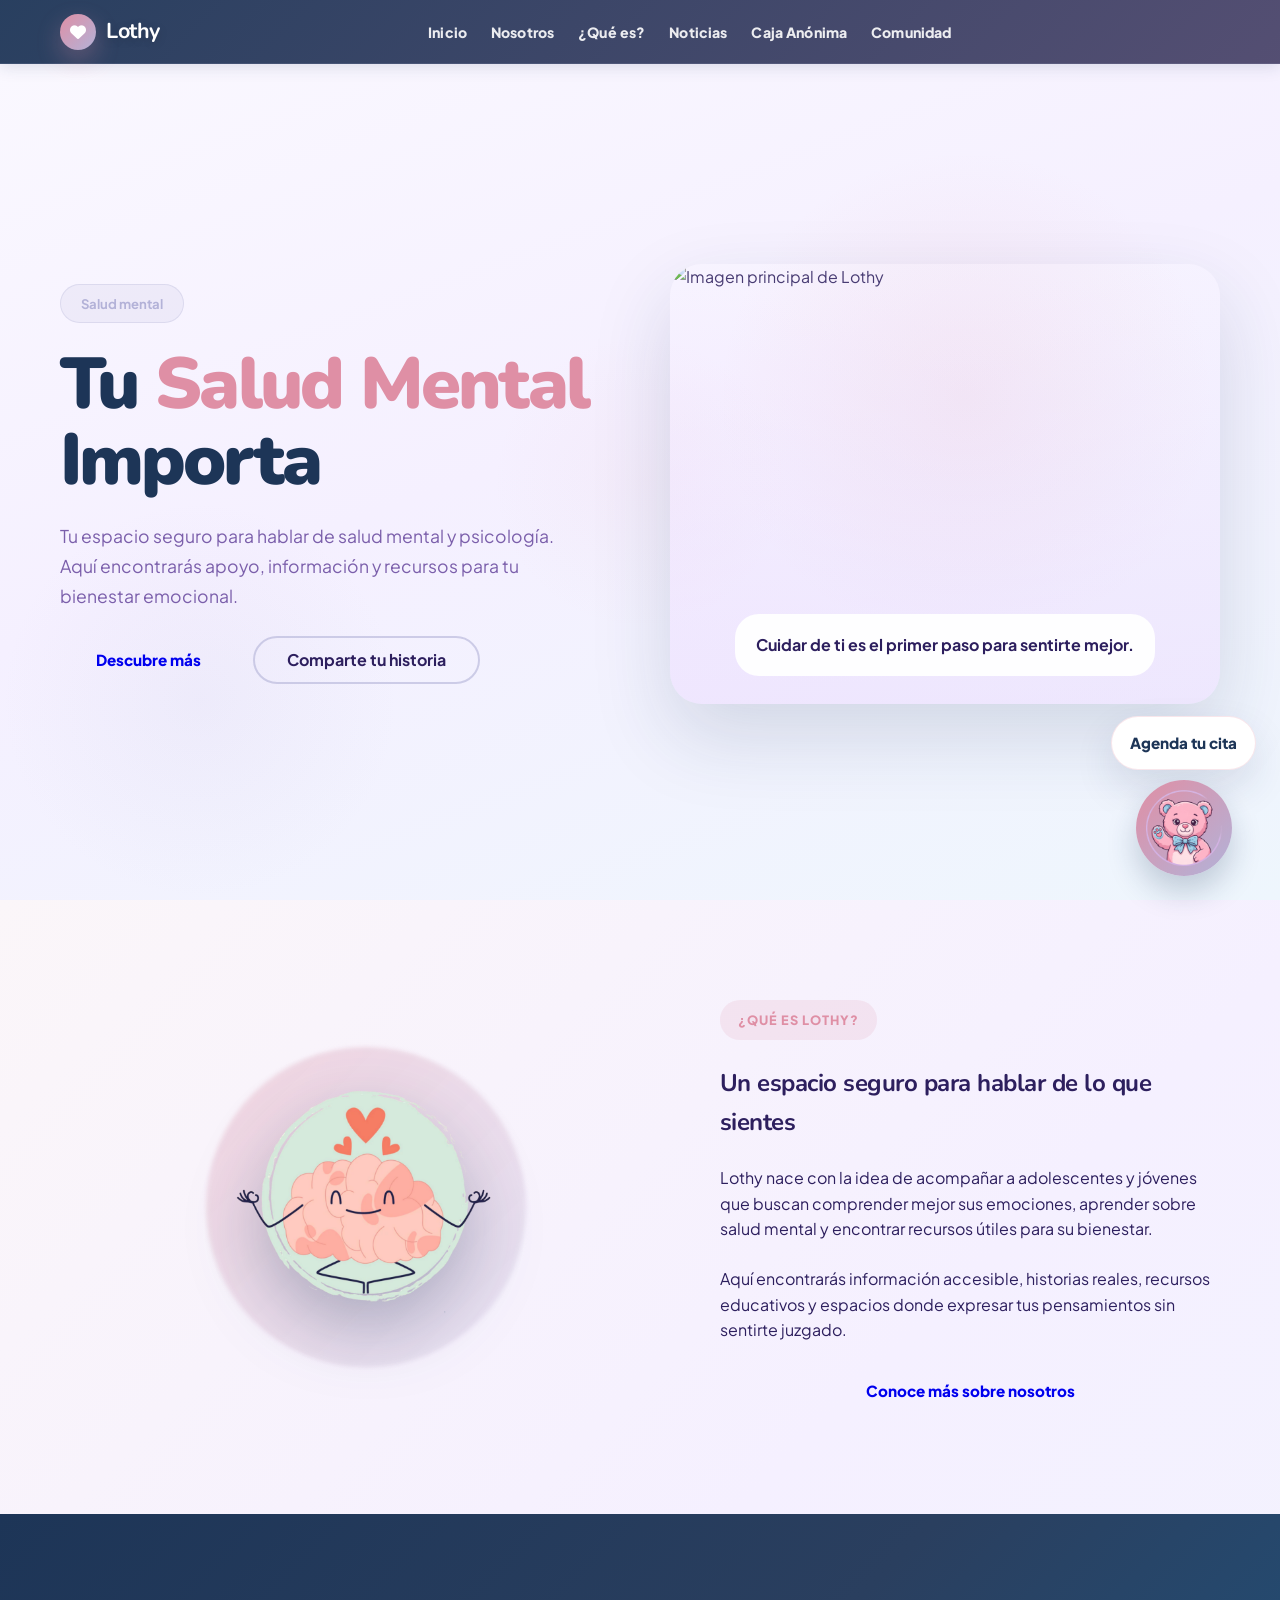
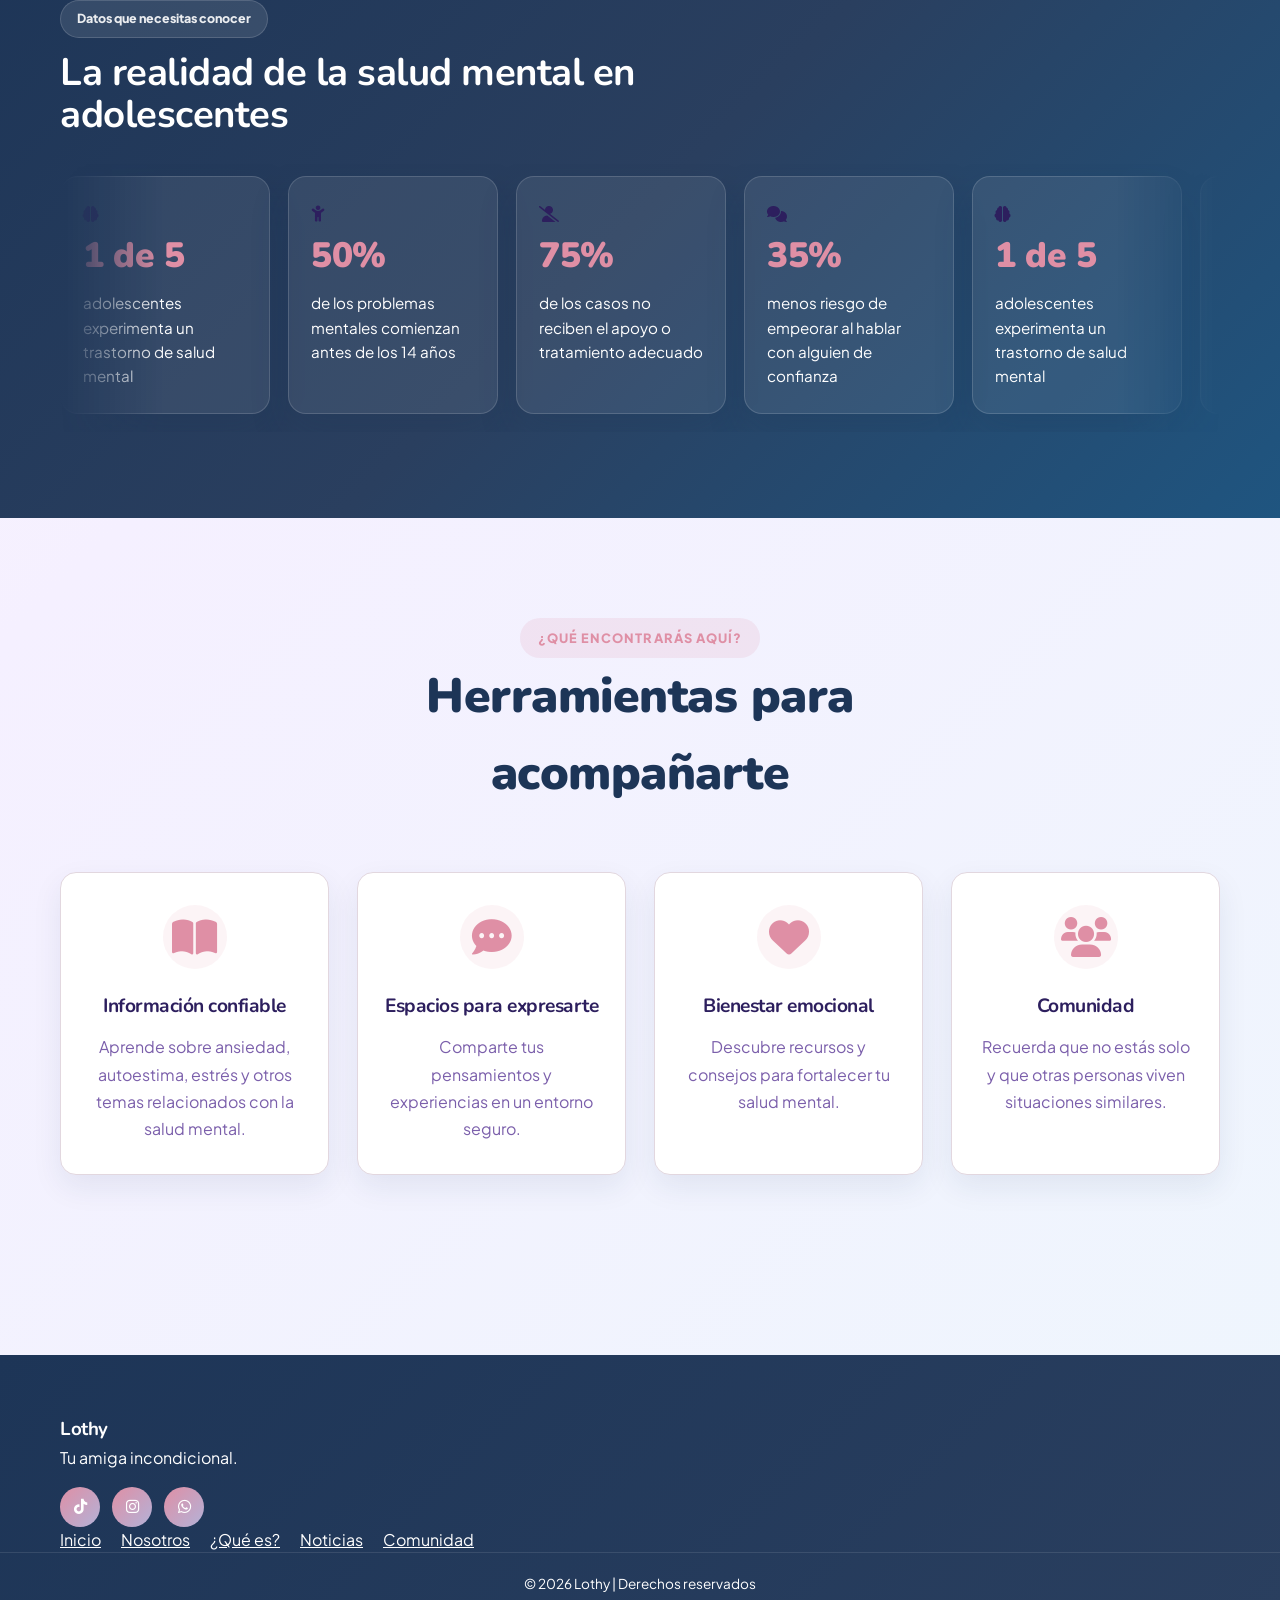
==== commit 7a04578c: "actualizacion v3" ====
--- a/index.html
+++ b/index.html
@@ -5,23 +5,20 @@
     <meta name="viewport" content="width=device-width, initial-scale=1.0">
     <title>Lothy: tu amiga incondicional</title>
     
-    <!-- Fuente única: Quicksand -->
+    <!-- Font Awesome (Iconos) -->
     <link rel="preconnect" href="https://fonts.googleapis.com">
     <link rel="preconnect" href="https://fonts.gstatic.com" crossorigin>
-    <link href="https://fonts.googleapis.com/css2?family=Quicksand:wght@300;400;500;600;700;800;900&display=swap" rel="stylesheet">
-    
-    <!-- Font Awesome (Iconos) -->
+    <link rel="icon" href="./faviIcon.ico" type="image/x-icon">
     <link rel="stylesheet" href="https://cdnjs.cloudflare.com/ajax/libs/font-awesome/6.0.0-beta3/css/all.min.css">
     
     <!-- Animate.css (Animaciones) -->
     <link rel="stylesheet" href="https://cdnjs.cloudflare.com/ajax/libs/animate.css/4.1.1/animate.min.css"/>
 
-    <!-- Estilos Generales -->
-    <link rel="stylesheet" href="css/style.css">
-    <link rel="stylesheet" href="css/hero.css">
-    <link rel="stylesheet" href="css/stats.css">
-    <link rel="stylesheet" href="css/header-footer.css">
-    <script src="js/header.js" defer></script>
+    <!-- Estilos Consolidados -->
+    <link rel="stylesheet" href="./css/variables.css">
+    <link rel="stylesheet" href="./css/main.css">
+    <link rel="stylesheet" href="./css/sections.css">
+    <link rel="stylesheet" href="./css/styles.css">
 </head>
 <body>
 
@@ -46,13 +43,13 @@
                         <h1><span>Tu</span> <span class="gradient-text">Salud Mental</span> <span>Importa</span></h1>
                         <p>Tu espacio seguro para hablar de salud mental y psicología. Aquí encontrarás apoyo, información y recursos para tu bienestar emocional.</p>
                         <div class="hero-buttons">
-                            <a href="pages/que-es.html" class="btn btn-hero">Descubre más</a>
-                            <a href="pages/caja-anonima.html" class="btn btn-outline">Comparte tu historia</a>
+                            <a href="./pages/que-es.html" class="btn btn-hero">Descubre más</a>
+                            <a href="./pages/caja-anonima.html" class="btn btn-outline">Comparte tu historia</a>
                         </div>
                     </div>
                     <div class="hero-image-wrapper">
                         <div class="hero-image-card">
-                            <img src="assets/images/ImagenHero.png" alt="Imagen principal de Lothy" class="hero-image">
+                            <img src="./assets/images/ImagenHero.png" alt="Imagen principal de Lothy" class="hero-image">
                             <div class="hero-image-overlay">
                                 <div class="hero-quote">Cuidar de ti es el primer paso para sentirte mejor.</div>
                             </div>
@@ -66,8 +63,8 @@
             <div class="container">
                 <div class="about-preview-grid">
 
-                    <div class="about-preview-image">
-                        <img src="assets/images/personaFlotante.png" alt="Lothy">
+                    <div class="stats-visual" aria-hidden="true">
+                        <img src="./assets/images/salud.png" alt="">
                     </div>
 
                     <div class="about-preview-content">
@@ -87,7 +84,7 @@
                             sin sentirte juzgado.
                         </p>
 
-                        <a href="pages/nosotros.html" class="btn btn-hero">
+                        <a href="./pages/nosotros.html" class="btn btn-hero">
                             Conoce más sobre nosotros
                         </a>
                     </div>
@@ -101,9 +98,7 @@
         <section class="stats-section">
             <div class="container">
                 <div class="stats-showcase">
-                    <div class="stats-visual" aria-hidden="true">
-                        <img src="assets/images/salud.png" alt="">
-                    </div>
+                    
 
                     <div class="stats-content">
                         <span class="stats-kicker">Datos que necesitas conocer</span>
@@ -256,9 +251,9 @@
     <lothy-floating-button></lothy-floating-button>
 
     <!-- Scripts -->
-    <script src="js/footer.js"></script>
-    <script src="js/header.js"></script>
-    <script src="js/floating-button.js"></script>
+    <script src="./js/footer.js"></script>
+    <script src="./js/floating-button.js"></script>
+    <script src="./js/header.js" defer></script>
 </body>
 </html>
 
--- a/css/variables.css
+++ b/css/variables.css
@@ -0,0 +1,311 @@
+@import url('https://fonts.googleapis.com/css2?family=Nunito:wght@600;700;800;900&family=Plus+Jakarta+Sans:wght@400;500;600;700;800&display=swap');
+
+/* ========================================
+   VARIABLES Y RESET
+   ======================================== */
+
+* {
+    margin: 0;
+    padding: 0;
+    box-sizing: border-box;
+}
+
+:root {
+    /* Colores Principales (Dominantes) */
+    --primary-dark: #1d3557;
+    --primary-lavender: #b3b2d8;
+    --primary-pink: #df8fa5;
+    
+    /* Colores Secundarios y de Fondo */
+    --bg-cream: #fffaf5;
+    --bg-card: #f0ecf4;
+    
+    /* Variaciones de Texto y Bordes */
+    --text-muted: #535b6c;
+    --border-light: #e2d7df;
+    
+    /* Colores Adicionales */
+    --accent-blue: #87ceeb;
+    --accent-purple: #9b6edb;
+    --text-dark: #2d1f5e;
+    --text-light: #7b5fab;
+    --white: #ffffff;
+    --shadow: 0 4px 6px rgba(0, 0, 0, 0.1);
+    --shadow-lg: 0 16px 40px rgba(0, 0, 0, 0.08);
+    
+    /* Tipografía */
+    --font-body: 'Plus Jakarta Sans', 'Quicksand', sans-serif;
+    --font-display: 'Nunito', 'Plus Jakarta Sans', sans-serif;
+    
+    /* Border Radius */
+    --border-radius: 16px;
+    --border-radius-lg: 24px;
+    
+    /* Transiciones */
+    --transition: all 0.25s ease;
+    --transition-lg: all 0.35s ease;
+}
+
+html {
+    scroll-behavior: smooth;
+}
+
+body {
+    font-family: var(--font-body);
+    background: linear-gradient(135deg, var(--bg-cream) 0%, #f5f0ff 50%, #eef6fd 100%);
+    color: var(--text-dark);
+    line-height: 1.6;
+    overflow-x: hidden;
+    text-rendering: optimizeLegibility;
+    -webkit-font-smoothing: antialiased;
+}
+
+body,
+button,
+input,
+textarea,
+select {
+    font-family: var(--font-body);
+}
+
+h1, h2, h3, h4, h5, h6,
+.logo-text,
+.stat-number,
+.stat-number-large {
+    font-family: var(--font-display) !important;
+    letter-spacing: -0.5px;
+}
+
+.container {
+    max-width: 1200px;
+    margin: 0 auto;
+    padding: 0 20px;
+}
+
+/* ========================================
+   ANIMACIONES
+   ======================================== */
+
+@keyframes fadeIn {
+    from {
+        opacity: 0;
+        transform: translateY(20px);
+    }
+    to {
+        opacity: 1;
+        transform: translateY(0);
+    }
+}
+
+@keyframes float {
+    0%, 100% {
+        transform: translateY(0);
+    }
+    50% {
+        transform: translateY(-10px);
+    }
+}
+
+@keyframes pulse {
+    0% {
+        transform: scale(1);
+    }
+    50% {
+        transform: scale(1.1);
+    }
+    100% {
+        transform: scale(1);
+    }
+}
+
+@keyframes slideUp {
+    from {
+        opacity: 0;
+        transform: translateY(30px);
+    }
+    to {
+        opacity: 1;
+        transform: translateY(0);
+    }
+}
+
+/* ========================================
+   PAGE SECTIONS
+   ======================================== */
+
+.page-section {
+    display: none;
+    padding: 60px 0;
+    animation: fadeIn 0.5s ease;
+}
+
+.page-section.active {
+    display: block;
+}
+
+/* ========================================
+   BOTONES
+   ======================================== */
+
+.btn {
+    display: inline-flex;
+    align-items: center;
+    justify-content: center;
+    gap: 8px;
+    padding: 14px 32px;
+    border-radius: 50px;
+    text-decoration: none;
+    font-weight: 700;
+    line-height: 1;
+    border: none;
+    cursor: pointer;
+    transition: var(--transition);
+    font-family: var(--font-body);
+    position: relative;
+    overflow: hidden;
+    user-select: none;
+    will-change: transform, box-shadow;
+}
+
+.btn::after {
+    content: '';
+    position: absolute;
+    inset: 50%;
+    width: 0;
+    height: 0;
+    border-radius: 999px;
+    background: rgba(255, 255, 255, 0.45);
+    transform: translate(-50%, -50%);
+    transition: width 0.35s ease, height 0.35s ease, opacity 0.35s ease;
+    opacity: 0;
+    pointer-events: none;
+}
+
+.btn:hover {
+    transform: translateY(-3px) scale(1.01);
+}
+
+.btn:active {
+    transform: translateY(1px) scale(0.96);
+}
+
+.btn:active::after {
+    width: 220px;
+    height: 220px;
+    opacity: 1;
+    transition: 0s;
+}
+
+.btn:focus-visible {
+    outline: 3px solid rgba(139, 178, 216, 0.5);
+    outline-offset: 3px;
+}
+
+.btn-primary {
+    background: linear-gradient(135deg, var(--primary-pink) 0%, var(--primary-lavender) 100%);
+    color: var(--white);
+    box-shadow: 0 4px 16px rgba(223, 143, 165, 0.3);
+}
+
+.btn-primary:hover {
+    box-shadow: 0 8px 24px rgba(223, 143, 165, 0.4);
+}
+
+.btn-secondary {
+    background: transparent;
+    border: 2px solid var(--primary-lavender);
+    color: var(--text-dark);
+    transition: all 0.3s ease;
+}
+
+.btn-secondary:hover {
+    background: var(--bg-card);
+    transform: translateY(-3px);
+    box-shadow: 0 12px 26px rgba(179, 178, 216, 0.2);
+}
+
+.btn-small {
+    padding: 11px 20px;
+    font-size: 0.84rem;
+    font-weight: 800;
+    background: rgba(179, 178, 216, 0.16);
+    color: var(--text-dark);
+    border: 1px solid var(--border-light);
+    box-shadow: 0 8px 18px rgba(179, 178, 216, 0.1);
+}
+
+.btn-small:hover {
+    background: linear-gradient(135deg, var(--primary-pink) 0%, var(--primary-lavender) 100%);
+    color: var(--white);
+    box-shadow: 0 12px 24px rgba(179, 178, 216, 0.24);
+}
+
+/* ========================================
+   FORMULARIOS
+   ======================================== */
+
+label {
+    display: block;
+    font-size: 0.82rem;
+    font-weight: 800;
+    letter-spacing: 0.01em;
+    color: var(--text-dark);
+    margin-bottom: 8px;
+}
+
+input,
+textarea,
+select {
+    width: 100%;
+    color: var(--text-dark);
+    background: var(--bg-cream);
+    border: 2px solid var(--border-light);
+    border-radius: 12px;
+    padding: 12px 16px;
+    font-size: 0.95rem;
+    transition: border-color 0.25s ease, box-shadow 0.25s ease;
+    font-family: var(--font-body);
+}
+
+input::placeholder,
+textarea::placeholder {
+    color: var(--text-muted);
+    opacity: 0.7;
+}
+
+input:hover,
+textarea:hover,
+select:hover {
+    border-color: var(--primary-lavender);
+}
+
+input:focus,
+textarea:focus,
+select:focus {
+    border-color: var(--primary-pink);
+    box-shadow: 0 0 0 4px rgba(223, 143, 165, 0.1);
+    outline: none;
+}
+
+textarea {
+    min-height: 120px;
+    resize: vertical;
+}
+
+/* ========================================
+   RESPONSIVE
+   ======================================== */
+
+@media (max-width: 768px) {
+    .container {
+        padding: 0 16px;
+    }
+
+    h1 {
+        font-size: 2rem;
+    }
+
+    h2 {
+        font-size: 1.5rem;
+    }
+}
--- a/css/main.css
+++ b/css/main.css
@@ -0,0 +1,555 @@
+/* ========================================
+   HEADER
+   ======================================== */
+
+#main-header {
+    position: sticky;
+    top: 0;
+    left: 0;
+    width: 100%;
+    background: linear-gradient(135deg, rgba(29, 53, 87, 0.95) 0%, rgba(75, 69, 107, 0.95) 100%);
+    backdrop-filter: blur(18px);
+    box-shadow: 0 2px 16px rgba(29, 53, 87, 0.15);
+    z-index: 1000;
+    transition: all 0.28s ease;
+    height: 64px;
+    border-bottom: 1px solid rgba(179, 178, 216, 0.15);
+}
+
+#main-header.scrolled {
+    height: 58px;
+    box-shadow: 0 12px 32px rgba(29, 53, 87, 0.2);
+}
+
+.header-container {
+    display: flex;
+    justify-content: space-between;
+    align-items: center;
+    height: 100%;
+}
+
+.logo a {
+    display: flex;
+    align-items: center;
+    gap: 10px;
+    text-decoration: none;
+    color: var(--white);
+}
+
+.logo-icon {
+    width: 36px;
+    height: 36px;
+    display: inline-flex;
+    align-items: center;
+    justify-content: center;
+    border-radius: 50%;
+    font-size: 1rem;
+    background: linear-gradient(135deg, var(--primary-pink) 0%, var(--primary-lavender) 100%);
+    color: var(--white);
+    box-shadow: 0 10px 24px rgba(223, 143, 165, 0.3);
+    animation: pulse 2.4s infinite;
+}
+
+.logo-text {
+    font-size: 1.35rem;
+    font-weight: 700;
+    color: var(--white);
+    text-shadow: 0 2px 10px rgba(0, 0, 0, 0.18);
+}
+
+.logo small {
+    display: none;
+}
+
+/* Navegación */
+#main-nav ul {
+    display: flex;
+    list-style: none;
+    gap: 24px;
+}
+
+#main-nav a {
+    text-decoration: none;
+    color: rgba(255, 255, 255, 0.9);
+    font-size: 0.88rem;
+    font-weight: 800;
+    letter-spacing: 0.01em;
+    transition: var(--transition);
+    position: relative;
+    padding: 8px 0;
+}
+
+#main-nav a::after {
+    content: '';
+    position: absolute;
+    bottom: -5px;
+    left: 0;
+    width: 0;
+    height: 2px;
+    background: linear-gradient(90deg, var(--primary-pink), var(--primary-lavender));
+    transition: var(--transition);
+}
+
+#main-nav a:hover::after,
+#main-nav a.active::after {
+    width: 100%;
+}
+
+#main-nav a:hover {
+    color: var(--white);
+}
+
+/* Selector de Idioma */
+.language-selector {
+    display: flex;
+    gap: 5px;
+}
+
+.lang-btn {
+    background: rgba(255, 255, 255, 0.1);
+    border: 1px solid rgba(255, 255, 255, 0.3);
+    padding: 6px 12px;
+    border-radius: 6px;
+    cursor: pointer;
+    font-weight: 600;
+    color: rgba(255, 255, 255, 0.8);
+    transition: var(--transition);
+    position: relative;
+    overflow: hidden;
+    font-size: 0.75rem;
+}
+
+.lang-btn.active {
+    background: var(--primary-pink);
+    color: var(--white);
+    border-color: var(--primary-pink);
+}
+
+.lang-btn:hover {
+    background: rgba(255, 255, 255, 0.2);
+}
+
+/* Menú Hamburguesa */
+.menu-toggle {
+    display: none;
+    width: 40px;
+    height: 40px;
+    background: rgba(255, 255, 255, 0.15);
+    border: 1px solid rgba(255, 255, 255, 0.3);
+    border-radius: 50%;
+    font-size: 1.1rem;
+    cursor: pointer;
+    color: var(--white);
+    position: relative;
+    overflow: hidden;
+    transition: var(--transition);
+}
+
+.menu-toggle:hover {
+    background: rgba(255, 255, 255, 0.25);
+}
+
+/* ========================================
+   FOOTER
+   ======================================== */
+
+#main-footer {
+    background: linear-gradient(135deg, var(--primary-dark) 0%, #2a3f5f 100%);
+    padding: 60px 0 20px;
+    margin-top: 80px;
+}
+
+#main-footer h3,
+#main-footer h4,
+#main-footer p,
+#main-footer a {
+    color: var(--white);
+}
+
+.footer-separator {
+    width: 100%;
+    height: 3px;
+    background: linear-gradient(90deg, var(--primary-pink) 0%, var(--primary-lavender) 50%, var(--primary-pink) 100%);
+    margin-bottom: 40px;
+}
+
+.footer-section {
+    padding-right: 20px;
+    margin-bottom: 30px;
+}
+
+.footer-section h3,
+.footer-section h4 {
+    color: var(--primary-pink);
+    margin-bottom: 12px;
+    font-weight: 800;
+    font-family: var(--font-display);
+    font-size: 1rem;
+}
+
+.footer-section p,
+.footer-section a {
+    color: rgba(255, 255, 255, 0.8);
+    font-size: 0.9rem;
+    text-decoration: none;
+    transition: var(--transition);
+    line-height: 1.8;
+}
+
+.footer-section ul {
+    list-style: none;
+    padding: 0;
+}
+
+.footer-section ul li {
+    margin-bottom: 8px;
+}
+
+.footer-section a:hover {
+    color: var(--primary-pink);
+    transform: translateX(4px);
+}
+
+.social-links {
+    display: flex;
+    gap: 12px;
+    margin-top: 16px;
+    flex-wrap: wrap;
+}
+
+.social-links a {
+    display: inline-flex;
+    align-items: center;
+    justify-content: center;
+    width: 40px;
+    height: 40px;
+    background: linear-gradient(135deg, var(--primary-pink) 0%, var(--primary-lavender) 100%);
+    border-radius: 50%;
+    color: var(--white);
+    text-decoration: none;
+    transition: all 0.3s ease;
+    font-size: 0.95rem;
+}
+
+.social-links a:hover {
+    transform: translateY(-4px);
+    box-shadow: 0 8px 20px rgba(223, 143, 165, 0.4);
+}
+
+.footer-bottom {
+    border-top: 1px solid rgba(255, 255, 255, 0.1);
+    padding-top: 20px;
+    text-align: center;
+    color: rgba(255, 255, 255, 0.6);
+    font-size: 0.85rem;
+}
+
+    /* BOTÓN FLOTANTE */
+    #floating-doctor {
+        position: fixed;
+        right: 24px;
+        bottom: 24px;
+        z-index: 1100;
+        display: flex;
+        flex-direction: column;
+        align-items: center;
+        justify-content: center;
+        gap: 10px;
+    }
+
+.doctor-btn {
+    width: 96px;
+    height: 96px;
+    border-radius: 50%;
+    border: none;
+    background: linear-gradient(135deg, var(--primary-pink) 0%, var(--primary-lavender) 100%);
+    color: var(--white);
+    cursor: pointer;
+    box-shadow: 0 16px 30px rgba(29, 53, 87, 0.22);
+    display: inline-flex;
+    align-items: center;
+    justify-content: center;
+    transition: transform 0.25s ease, box-shadow 0.25s ease;
+    padding: 0;
+}
+
+    .doctor-btn:hover {
+        transform: translateY(-3px);
+        box-shadow: 0 22px 34px rgba(29, 53, 87, 0.28);
+    }
+
+    .doctor-btn:focus-visible {
+        outline: 3px solid rgba(223, 143, 165, 0.45);
+        outline-offset: 3px;
+    }
+
+    .doctor-btn .floating-icon {
+        width: 92px;
+        height: 92px;
+        object-fit: cover;
+        border-radius: 50%;
+    }
+
+    .floating-message {
+        display: inline-flex;
+        align-items: center;
+        justify-content: center;
+        padding: 14px 18px;
+        border-radius: 999px;
+        background: var(--white);
+        color: var(--primary-dark);
+        font-weight: 800;
+        font-size: 0.95rem;
+        box-shadow: 0 18px 40px rgba(29, 53, 87, 0.12);
+        border: 1px solid rgba(223, 143, 165, 0.22);
+        white-space: nowrap;
+    }
+
+    .modal {
+        position: fixed;
+        inset: 0;
+        display: none;
+        align-items: center;
+        justify-content: center;
+        background: rgba(15, 25, 55, 0.55);
+        padding: 20px;
+        z-index: 1200;
+    }
+
+    .modal.is-open {
+        display: flex;
+    }
+
+    .modal-content {
+        width: min(520px, 100%);
+        background: var(--white);
+        border-radius: var(--border-radius-lg);
+        padding: 32px;
+        box-shadow: 0 24px 60px rgba(29, 53, 87, 0.18);
+        position: relative;
+        max-height: calc(100vh - 60px);
+        overflow-y: auto;
+        animation: slideUp 0.35s ease;
+    }
+
+    .close-modal {
+        position: absolute;
+        top: 16px;
+        right: 16px;
+        width: 34px;
+        height: 34px;
+        display: inline-flex;
+        align-items: center;
+        justify-content: center;
+        border-radius: 50%;
+        background: rgba(29, 53, 87, 0.08);
+        color: var(--text-dark);
+        font-size: 1.2rem;
+        cursor: pointer;
+        transition: background 0.2s ease;
+    }
+
+    .close-modal:hover {
+        background: rgba(29, 53, 87, 0.14);
+    }
+
+    .modal-content h2 {
+        margin-top: 0;
+        color: var(--text-dark);
+        font-size: 1.8rem;
+        margin-bottom: 20px;
+    }
+
+    #appointment-form .form-group {
+        margin-bottom: 20px;
+    }
+
+    #appointment-form button {
+        width: 100%;
+    }
+
+    .modal-info {
+        font-size: 0.9rem;
+        color: var(--text-muted);
+        margin-top: 18px;
+        text-align: center;
+    }
+
+
+.image-placeholder {
+    background: linear-gradient(135deg, var(--bg-card) 0%, rgba(179, 178, 216, 0.2) 100%);
+    border-radius: var(--border-radius-lg);
+    padding: 60px;
+    text-align: center;
+    min-height: 350px;
+    display: flex;
+    flex-direction: column;
+    justify-content: center;
+    align-items: center;
+    color: var(--text-light);
+    box-shadow: 0 4px 16px rgba(29, 53, 87, 0.08);
+    border: 1px solid var(--border-light);
+}
+
+.image-placeholder i {
+    font-size: 5rem;
+    margin-bottom: 20px;
+    color: var(--primary-lavender);
+}
+
+.image-placeholder span {
+    font-size: 1.1rem;
+    font-weight: 600;
+    color: var(--text-dark);
+}
+
+/* ========================================
+   BADGES Y TAGS
+   ======================================== */
+
+.section-tag {
+    display: inline-block;
+    padding: 6px 18px;
+    border-radius: 50px;
+    font-size: 0.75rem;
+    font-weight: 700;
+    text-transform: uppercase;
+    letter-spacing: 1px;
+    background: rgba(223, 143, 165, 0.15);
+    color: var(--primary-pink);
+    margin-bottom: 12px;
+}
+
+.hero-badge {
+    display: inline-flex;
+    align-items: center;
+    gap: 8px;
+    padding: 8px 20px;
+    border-radius: 50px;
+    font-weight: 700;
+    font-size: 0.82rem;
+    background: rgba(179, 178, 216, 0.15);
+    border: 1px solid rgba(179, 178, 216, 0.3);
+    color: var(--primary-lavender);
+    width: fit-content;
+}
+
+/* ========================================
+   SECTION HEADERS
+   ======================================== */
+
+.section-header {
+    text-align: center;
+    max-width: 700px;
+    margin: 0 auto 60px;
+}
+
+.section-header h2 {
+    font-family: var(--font-display);
+    font-size: clamp(2rem, 4vw, 3rem);
+    font-weight: 900;
+    color: var(--primary-dark);
+    margin: 0 0 12px;
+}
+
+.section-header p {
+    font-size: 1.05rem;
+    line-height: 1.7;
+    color: var(--text-light);
+}
+
+.section-header.light h2 {
+    color: var(--white);
+    -webkit-text-fill-color: var(--white);
+}
+
+.section-header.light p {
+    color: rgba(255, 255, 255, 0.8);
+}
+
+.section-tag.light {
+    background: rgba(255, 255, 255, 0.1);
+    color: rgba(255, 255, 255, 0.9);
+}
+
+/* ========================================
+   GRIDS
+   ======================================== */
+
+.que-es-grid,
+.nosotros-grid,
+.contacto-grid {
+    display: grid;
+    grid-template-columns: 1fr 1fr;
+    gap: 60px;
+    align-items: center;
+}
+
+.que-es-cards {
+    display: grid;
+    grid-template-columns: 1fr 1fr;
+    gap: 20px;
+}
+
+.recursos-grid,
+.testimonios-grid,
+.noticias-grid {
+    display: grid;
+    grid-template-columns: repeat(auto-fit, minmax(300px, 1fr));
+    gap: 32px;
+}
+
+/* ========================================
+   RESPONSIVE
+   ======================================== */
+
+@media (max-width: 768px) {
+    #main-nav {
+        display: none;
+        position: absolute;
+        top: 64px;
+        left: 0;
+        width: 100%;
+        background: linear-gradient(135deg, var(--primary-dark) 0%, #2a3f5f 100%);
+        box-shadow: 0 4px 16px rgba(0, 0, 0, 0.15);
+        padding: 20px;
+        flex-direction: column;
+        gap: 15px;
+    }
+
+    #main-nav.open {
+        display: flex;
+    }
+
+    #main-nav ul {
+        flex-direction: column;
+        gap: 15px;
+    }
+
+    .menu-toggle {
+        display: block;
+    }
+
+    .que-es-grid,
+    .nosotros-grid,
+    .contacto-grid,
+    .caja-content,
+    .recursos-grid,
+    .testimonios-grid,
+    .noticias-grid {
+        grid-template-columns: 1fr;
+        gap: 40px;
+    }
+
+    .que-es-cards {
+        grid-template-columns: 1fr;
+    }
+
+    .social-links {
+        justify-content: center;
+    }
+
+    .footer-section {
+        text-align: center;
+    }
+}
--- a/css/sections.css
+++ b/css/sections.css
@@ -0,0 +1,2106 @@
+/* ========================================
+   HERO SECTION
+   ======================================== */
+
+.hero-section {
+    position: relative;
+    min-height: calc(100vh - 64px);
+    display: flex;
+    align-items: center;
+    overflow: hidden;
+    padding: 76px 0 72px;
+}
+
+body.page {
+    background: linear-gradient(135deg, var(--cream) 0%, #f5f0ff 50%, #eef6fd 100%);
+}
+
+.hero-banner {
+    position: relative;
+    height: 420px;
+    overflow: hidden;
+    border-radius: 0;
+    margin-bottom: 0;
+}
+
+.hero-banner-img {
+    width: 100%;
+    height: 100%;
+    object-fit: cover;
+    object-position: center 30%;
+    display: block;
+    filter: brightness(0.55);
+}
+
+.hero-overlay {
+    position: absolute;
+    inset: 0;
+    background: linear-gradient(160deg, rgba(29,53,87,0.7) 0%, rgba(179,178,216,0.45) 60%, rgba(223,143,165,0.3) 100%);
+}
+
+.hero-content {
+    position: absolute;
+    inset: 0;
+    display: flex;
+    flex-direction: column;
+    align-items: center;
+    justify-content: center;
+    text-align: center;
+    padding: 24px;
+}
+
+.hero-kicker {
+    display: inline-flex;
+    align-items: center;
+    gap: 8px;
+    padding: 8px 20px;
+    border-radius: 999px;
+    background: rgba(255,255,255,0.15);
+    border: 1px solid rgba(255,255,255,0.3);
+    color: rgba(255,255,255,0.95);
+    font-size: 12px;
+    font-weight: 700;
+    letter-spacing: 0.1em;
+    text-transform: uppercase;
+    margin-bottom: 18px;
+}
+
+.hero-kicker span {
+    width: 6px;
+    height: 6px;
+    border-radius: 50%;
+    background: var(--primary-pink);
+    display: inline-block;
+}
+
+.hero-banner h1 {
+    font-size: 54px;
+    font-weight: 900;
+    color: #fff;
+    line-height: 1.05;
+    letter-spacing: -0.04em;
+    margin-bottom: 14px;
+    font-family: 'Nunito', sans-serif;
+}
+
+.hero-banner p {
+    font-size: 17px;
+    color: rgba(255,255,255,0.88);
+    max-width: 560px;
+    line-height: 1.7;
+}
+
+.hero-scroll-hint {
+    position: absolute;
+    bottom: 24px;
+    left: 50%;
+    transform: translateX(-50%);
+    display: flex;
+    flex-direction: column;
+    align-items: center;
+    gap: 6px;
+    color: rgba(255,255,255,0.6);
+    font-size: 12px;
+    font-weight: 600;
+}
+
+.scroll-dot {
+    width: 28px;
+    height: 42px;
+    border: 2px solid rgba(255,255,255,0.4);
+    border-radius: 999px;
+    display: flex;
+    align-items: flex-start;
+    justify-content: center;
+    padding-top: 6px;
+}
+
+.scroll-dot::after {
+    content: '';
+    width: 4px;
+    height: 8px;
+    background: rgba(255,255,255,0.7);
+    border-radius: 2px;
+    animation: scrollBounce 1.6s ease-in-out infinite;
+}
+
+@keyframes scrollBounce {
+    0%, 100% {
+        transform: translateY(0);
+        opacity: 1;
+    }
+    50% {
+        transform: translateY(8px);
+        opacity: 0.4;
+    }
+}
+
+.quienes-section {
+    padding: 80px 0;
+}
+
+.quienes-grid {
+    display: grid;
+    grid-template-columns: 1fr;
+    gap: 60px;
+    align-items: center;
+}
+
+.section-eyebrow {
+    display: inline-block;
+    padding: 6px 16px;
+    border-radius: 999px;
+    background: rgba(223,143,165,0.12);
+    color: var(--primary-pink);
+    font-size: 11px;
+    font-weight: 800;
+    letter-spacing: 0.1em;
+    text-transform: uppercase;
+    margin-bottom: 16px;
+}
+
+.quienes-text h2 {
+    font-family: 'Nunito', sans-serif;
+    font-size: 36px;
+    font-weight: 900;
+    color: var(--text-dark);
+    margin-bottom: 20px;
+    line-height: 1.15;
+    letter-spacing: -0.03em;
+}
+
+.quienes-text p {
+    font-size: 15px;
+    line-height: 1.8;
+    color: var(--text-muted);
+    margin-bottom: 16px;
+}
+
+.quienes-badges {
+    display: flex;
+    gap: 10px;
+    flex-wrap: wrap;
+    margin-top: 28px;
+}
+
+.badge {
+    display: flex;
+    align-items: center;
+    gap: 7px;
+    padding: 8px 16px;
+    border-radius: 999px;
+    border: 1.5px solid var(--border-light);
+    font-size: 13px;
+    font-weight: 700;
+    color: var(--text-dark);
+    background: var(--white);
+}
+
+.badge i {
+    color: var(--primary-pink);
+    font-size: 15px;
+}
+
+.hero-bg {
+    position: absolute;
+    inset: 0;
+    background: linear-gradient(160deg, #faf8ff 0%, #f5f0ff 45%, #eef6fd 100%);
+    z-index: 0;
+}
+
+.hero-blob {
+    position: absolute;
+    border-radius: 50%;
+    pointer-events: none;
+    opacity: 0.5;
+}
+
+.hero-blob-1 {
+    top: 10%;
+    right: 5%;
+    width: 500px;
+    height: 500px;
+    background: radial-gradient(circle, rgba(223, 143, 165, 0.25) 0%, transparent 70%);
+}
+
+.hero-blob-2 {
+    bottom: 0;
+    left: 0;
+    width: 400px;
+    height: 400px;
+    background: radial-gradient(circle, rgba(179, 178, 216, 0.2) 0%, transparent 70%);
+}
+
+.hero-blob-3 {
+    top: 50%;
+    left: 50%;
+    transform: translate(-50%, -50%);
+    width: 300px;
+    height: 300px;
+    background: radial-gradient(circle, rgba(223, 143, 165, 0.1) 0%, transparent 70%);
+}
+
+.hero-container {
+    position: relative;
+    z-index: 1;
+}
+
+.hero-grid {
+    display: grid;
+    grid-template-columns: 1fr 1fr;
+    gap: 60px;
+    align-items: center;
+}
+
+.hero-text {
+    display: flex;
+    flex-direction: column;
+    gap: 24px;
+}
+
+.hero-text h1 {
+    font-family: var(--font-display);
+    font-size: clamp(2.5rem, 6vw, 4.5rem);
+    font-weight: 900;
+    line-height: 1.05;
+    color: var(--primary-dark);
+    margin: 0;
+}
+
+.gradient-text {
+    color: var(--primary-pink);
+    background: none;
+    -webkit-background-clip: unset;
+    -webkit-text-fill-color: unset;
+    background-clip: unset;
+}
+
+.hero-text p {
+    font-size: 1.1rem;
+    line-height: 1.7;
+    color: var(--text-light);
+    max-width: 500px;
+    margin: 0;
+}
+
+.hero-buttons {
+    display: flex;
+    gap: 16px;
+    flex-wrap: wrap;
+}
+
+.btn-hero {
+    padding: 16px 36px;
+    font-size: 0.95rem;
+    font-weight: 900;
+}
+
+.btn-outline {
+    background: transparent;
+    border: 2px solid rgba(179, 178, 216, 0.6);
+    color: var(--text-dark);
+    transition: all 0.3s ease;
+}
+
+.btn-outline:hover {
+    background: rgba(179, 178, 216, 0.1);
+    transform: translateY(-3px);
+    box-shadow: 0 12px 26px rgba(179, 178, 216, 0.14);
+}
+
+.about-preview {
+    padding: 100px 0;
+}
+
+.about-preview-grid {
+    display: grid;
+    grid-template-columns: 1.1fr 0.9fr;
+    gap: 48px;
+    align-items: center;
+}
+
+.about-preview-image img {
+    width: 100%;
+    height: auto;
+    display: block;
+    border-radius: 28px;
+    box-shadow: 0 20px 60px rgba(29, 53, 87, 0.08);
+    border: 1px solid var(--border-light);
+}
+
+.about-preview-content {
+    display: flex;
+    flex-direction: column;
+    gap: 24px;
+}
+
+.section-kicker {
+    display: inline-flex;
+    align-items: center;
+    justify-content: center;
+    padding: 10px 18px;
+    border-radius: 999px;
+    background: rgba(223, 143, 165, 0.15);
+    color: var(--primary-pink);
+    font-size: 0.8rem;
+    font-weight: 800;
+    letter-spacing: 0.08em;
+    text-transform: uppercase;
+    width: fit-content;
+}
+
+.features-section {
+    padding: 100px 0;
+}
+
+.features-grid {
+    display: grid;
+    grid-template-columns: repeat(auto-fit, minmax(240px, 1fr));
+    gap: 28px;
+}
+
+.feature-card {
+    background: var(--white);
+    border-radius: var(--border-radius);
+    padding: 32px 26px;
+    border: 1px solid var(--border-light);
+    box-shadow: 0 12px 30px rgba(29, 53, 87, 0.08);
+    text-align: center;
+    transition: all 0.3s ease;
+}
+
+.feature-card:hover {
+    transform: translateY(-4px);
+    box-shadow: 0 18px 40px rgba(223, 143, 165, 0.12);
+}
+
+.feature-card i {
+    font-size: 2.5rem;
+    color: var(--primary-pink);
+    margin-bottom: 22px;
+    display: inline-flex;
+    align-items: center;
+    justify-content: center;
+    width: 64px;
+    height: 64px;
+    border-radius: 50%;
+    background: rgba(223, 143, 165, 0.1);
+}
+
+.feature-card h3 {
+    font-size: 1.2rem;
+    color: var(--text-dark);
+    margin-bottom: 12px;
+}
+
+.feature-card p {
+    color: var(--text-light);
+    line-height: 1.7;
+}
+
+.stat-number {
+    font-family: var(--font-display);
+    font-size: 1.8rem;
+    font-weight: 900;
+    color: var(--primary-pink);
+}
+
+.stat-number-large {
+    font-family: var(--font-display);
+    font-size: 2.2rem;
+    font-weight: 900;
+    color: var(--primary-pink);
+    display: block;
+    margin-bottom: 8px;
+}
+
+.stat-label-large {
+    display: block;
+    color: var(--white);
+    font-size: 0.95rem;
+    line-height: 1.6;
+}
+
+.hero-image-overlay {
+    position: absolute;
+    inset: 0;
+    display: flex;
+    align-items: flex-end;
+    justify-content: center;
+    padding: 28px;
+    pointer-events: none;
+    background: linear-gradient(180deg, rgba(255,255,255,0.12) 0%, rgba(234, 211, 255, 0.397) 100%);
+}
+
+.hero-stats {
+    display: flex;
+    gap: 32px;
+    margin-top: 8px;
+    flex-wrap: wrap;
+}
+
+.hero-stat {
+    display: flex;
+    flex-direction: column;
+}
+
+.stat-number {
+    font-family: var(--font-display);
+    font-size: 1.8rem;
+    font-weight: 900;
+    background: linear-gradient(135deg, var(--primary-pink) 0%, var(--primary-lavender) 100%);
+    -webkit-background-clip: text;
+    -webkit-text-fill-color: transparent;
+    background-clip: text;
+}
+
+.stat-label {
+    font-size: 0.85rem;
+    color: var(--text-light);
+    font-weight: 600;
+}
+
+.hero-image-wrapper {
+    position: relative;
+}
+
+.hero-image-card {
+    position: relative;
+    border-radius: 32px;
+    overflow: hidden;
+    box-shadow: 0 32px 80px rgba(29, 53, 87, 0.15);
+}
+
+.hero-image {
+    width: 100%;
+    height: auto;
+    display: block;
+    object-fit: cover;
+    min-height: 440px;
+}
+
+.hero-quote {
+    width: 100%;
+    max-width: 420px;
+    background: rgba(255, 255, 255, 0.95);
+    border-radius: var(--border-radius-lg);
+    padding: 18px 20px;
+    font-family: var(--font-body);
+    font-size: 1rem;
+    font-weight: 700;
+    color: var(--text-dark);
+    text-align: center;
+}
+
+.floating-card {
+    position: absolute;
+    background: var(--white);
+    border-radius: var(--border-radius);
+    padding: 16px 20px;
+    box-shadow: 0 8px 24px rgba(29, 53, 87, 0.1);
+    display: flex;
+    align-items: center;
+    gap: 12px;
+    animation: float 3s ease-in-out infinite;
+}
+
+.floating-card-1 {
+    bottom: -20px;
+    left: -20px;
+}
+
+.floating-card-2 {
+    top: -20px;
+    right: -20px;
+    padding: 12px 24px;
+}
+
+.floating-icon {
+    width: 40px;
+    height: 40px;
+    border-radius: 50%;
+    background: linear-gradient(135deg, var(--primary-pink) 0%, var(--primary-lavender) 100%);
+    display: flex;
+    align-items: center;
+    justify-content: center;
+    font-size: 1.2rem;
+    color: var(--white);
+}
+
+.floating-title {
+    font-family: var(--font-display);
+    font-weight: 900;
+    font-size: 0.9rem;
+    color: var(--text-dark);
+    margin: 0;
+}
+
+.floating-sub {
+    font-size: 0.8rem;
+    color: var(--text-light);
+    margin: 0;
+}
+
+.floating-badge {
+    font-family: var(--font-display);
+    font-weight: 900;
+    font-size: 1rem;
+    background: linear-gradient(135deg, var(--primary-pink) 0%, var(--primary-lavender) 100%);
+    -webkit-background-clip: text;
+    -webkit-text-fill-color: transparent;
+    background-clip: text;
+}
+
+/* ========================================
+   QUE ES SECTION
+   ======================================== */
+
+.que-es-section {
+    padding: 100px 0;
+}
+
+.que-es-section.page-section {
+    background: linear-gradient(135deg, var(--bg-cream) 0%, #f5f0ff 100%);
+}
+
+/* ========================================
+   STATS SECTION
+   ======================================== */
+
+.stats-section {
+    position: relative;
+    overflow: hidden;
+    padding: 86px 0;
+    background: linear-gradient(135deg, var(--primary-dark) 0%, #2a3f5f 50%, #1f5580 100%);
+}
+
+.stats-showcase {
+    display: grid;
+    grid-template-columns: minmax(240px, 0.8fr) minmax(0, 1.5fr);
+    gap: 48px;
+    align-items: center;
+}
+
+.stats-visual {
+    position: relative;
+    min-height: 340px;
+    display: flex;
+    align-items: center;
+    justify-content: center;
+}
+
+.stats-visual::before {
+    content: '';
+    position: absolute;
+    width: min(320px, 80%);
+    aspect-ratio: 1;
+    border-radius: 50%;
+    background: linear-gradient(135deg, rgba(223, 143, 165, 0.3), rgba(179, 178, 216, 0.25));
+    filter: blur(2px);
+}
+
+.stats-visual img {
+    position: relative;
+    z-index: 1;
+    width: min(330px, 100%);
+    max-height: 380px;
+    object-fit: contain;
+    animation: float 4s ease-in-out infinite;
+    filter: drop-shadow(0 28px 34px rgba(29, 53, 87, 0.3));
+}
+
+.stats-content {
+    min-width: 0;
+}
+
+.stats-kicker {
+    display: inline-flex;
+    align-items: center;
+    width: fit-content;
+    margin-bottom: 14px;
+    padding: 8px 16px;
+    border-radius: 999px;
+    background: rgba(255, 255, 255, 0.1);
+    border: 1px solid rgba(255, 255, 255, 0.15);
+    color: rgba(255, 255, 255, 0.9);
+    font-size: 0.78rem;
+    font-weight: 800;
+}
+
+.stats-content h2 {
+    max-width: 680px;
+    margin: 0 0 28px;
+    color: var(--white);
+    font-size: clamp(1.75rem, 3vw, 3rem);
+    line-height: 1.1;
+}
+
+.stats-carousel-wrapper {
+    position: relative;
+    overflow: hidden;
+    padding: 12px 0 18px;
+    mask-image: linear-gradient(90deg, transparent, #000 9%, #000 91%, transparent);
+}
+
+.stats-track {
+    display: flex;
+    gap: 18px;
+    width: max-content;
+    animation: scrollStats 24s linear infinite;
+}
+
+@keyframes scrollStats {
+    0% {
+        transform: translateX(0);
+    }
+    100% {
+        transform: translateX(calc(-100% - 18px));
+    }
+}
+
+.stats-carousel-wrapper:hover .stats-track {
+    animation-play-state: paused;
+}
+
+.stat-item {
+    flex: 0 0 210px;
+    min-height: 170px;
+    padding: 24px 22px;
+    border-radius: 18px;
+    background: rgba(255, 255, 255, 0.08);
+    border: 1px solid rgba(255, 255, 255, 0.15);
+    box-shadow: 0 18px 38px rgba(29, 53, 87, 0.2);
+    backdrop-filter: blur(12px);
+    transition: all 0.25s ease;
+}
+
+.stat-item:hover {
+    background: rgba(255, 255, 255, 0.12);
+    border-color: rgba(255, 255, 255, 0.3);
+    transform: translateY(-4px);
+}
+
+.stat-item-label {
+    font-size: 0.8rem;
+    color: rgba(255, 255, 255, 0.7);
+    text-transform: uppercase;
+    letter-spacing: 0.08em;
+    margin-bottom: 8px;
+    font-weight: 700;
+}
+
+.stat-item-value {
+    font-family: var(--font-display);
+    font-size: 2rem;
+    font-weight: 900;
+    background: linear-gradient(135deg, var(--primary-pink) 0%, var(--primary-lavender) 100%);
+    -webkit-background-clip: text;
+    -webkit-text-fill-color: transparent;
+    background-clip: text;
+    margin: 0;
+}
+
+/* ========================================
+   CONTACTO SECTION
+   ======================================== */
+
+.contacto-section {
+    padding: 100px 0;
+}
+
+.contacto-info h2 {
+    font-size: 2.2rem;
+    font-weight: 800;
+    color: var(--text-dark);
+    margin-bottom: 24px;
+}
+
+.contacto-info p {
+    font-size: 1rem;
+    color: var(--text-light);
+    margin-bottom: 40px;
+}
+
+.info-group {
+    margin-bottom: 60px;
+}
+
+.info-item {
+    display: flex;
+    gap: 20px;
+    margin-bottom: 28px;
+    padding-bottom: 28px;
+    border-bottom: 1px solid var(--border-light);
+}
+
+.info-item i {
+    font-size: 2rem;
+    color: var(--primary-pink);
+    min-width: 30px;
+}
+
+.info-item strong {
+    display: block;
+    font-size: 0.95rem;
+    color: var(--text-dark);
+    font-weight: 800;
+}
+
+.info-item p {
+    font-size: 0.9rem;
+    color: var(--text-light);
+    margin: 4px 0 0 0;
+}
+
+.contacto-form-wrapper {
+    background: var(--white);
+    padding: 48px;
+    border-radius: var(--border-radius-lg);
+    box-shadow: 0 4px 24px rgba(29, 53, 87, 0.08);
+    border: 1px solid var(--border-light);
+}
+
+.contacto-form-wrapper h2 {
+    font-size: 1.8rem;
+    font-weight: 800;
+    color: var(--text-dark);
+    margin-bottom: 32px;
+}
+
+.form-group {
+    margin-bottom: 24px;
+}
+
+.form-note {
+    font-size: 0.85rem;
+    color: var(--text-light);
+    text-align: center;
+    margin-top: 16px;
+}
+
+/* ========================================
+   RECURSOS SECTION
+   ======================================== */
+
+.recursos-section {
+    padding: 100px 0;
+}
+
+.recurso-card {
+    background: var(--white);
+    padding: 40px 32px;
+    border-radius: var(--border-radius);
+    text-align: center;
+    box-shadow: 0 4px 16px rgba(29, 53, 87, 0.08);
+    border: 1px solid var(--border-light);
+    border-top: 4px solid var(--primary-pink);
+    transition: all 0.3s ease;
+}
+
+.recurso-card:hover {
+    transform: translateY(-8px);
+    box-shadow: 0 12px 32px rgba(223, 143, 165, 0.15);
+}
+
+.recurso-icon {
+    font-size: 3.5rem;
+    color: var(--primary-pink);
+    margin-bottom: 20px;
+}
+
+.recurso-card h3 {
+    font-size: 1.3rem;
+    font-weight: 800;
+    color: var(--text-dark);
+    margin-bottom: 12px;
+}
+
+.recurso-card p {
+    font-size: 0.95rem;
+    color: var(--text-light);
+    margin-bottom: 24px;
+    line-height: 1.6;
+}
+
+/* ========================================
+   TESTIMONIOS SECTION
+   ======================================== */
+
+.testimonios-section {
+    padding: 100px 0;
+}
+
+.testimonial-card {
+    background: var(--white);
+    padding: 36px;
+    border-radius: var(--border-radius);
+    box-shadow: 0 4px 16px rgba(29, 53, 87, 0.08);
+    border: 1px solid var(--border-light);
+    transition: all 0.3s ease;
+}
+
+.testimonial-card:hover {
+    transform: translateY(-8px);
+    box-shadow: 0 12px 32px rgba(223, 143, 165, 0.15);
+}
+
+.testimonial-header {
+    display: flex;
+    gap: 16px;
+    margin-bottom: 20px;
+    align-items: flex-start;
+}
+
+.avatar {
+    width: 50px;
+    height: 50px;
+    border-radius: 50%;
+    background: linear-gradient(135deg, var(--primary-pink) 0%, var(--primary-lavender) 100%);
+    display: flex;
+    align-items: center;
+    justify-content: center;
+    color: var(--white);
+    font-weight: 800;
+    font-size: 1.2rem;
+    flex-shrink: 0;
+}
+
+.testimonial-header h3 {
+    font-size: 1.1rem;
+    font-weight: 800;
+    color: var(--text-dark);
+    margin: 0;
+}
+
+.testimonial-header .role {
+    font-size: 0.85rem;
+    color: var(--text-light);
+    margin: 4px 0 0 0;
+}
+
+.testimonial-text {
+    font-size: 0.95rem;
+    color: var(--text-muted);
+    line-height: 1.7;
+    margin-bottom: 20px;
+    font-style: italic;
+}
+
+.testimonial-stars {
+    color: #FFD700;
+    font-size: 1.2rem;
+    letter-spacing: 4px;
+}
+
+/* ========================================
+   CTA SECTION
+   ======================================== */
+
+.cta-section {
+    text-align: center;
+    padding: 80px 60px;
+    background: linear-gradient(135deg, var(--bg-card) 0%, rgba(179, 178, 216, 0.1) 100%);
+    border-radius: var(--border-radius-lg);
+    border: 1px solid var(--border-light);
+}
+
+.cta-section h2 {
+    font-size: 2rem;
+    font-weight: 800;
+    color: var(--primary-dark);
+    margin-bottom: 16px;
+}
+
+.cta-section p {
+    font-size: 1rem;
+    color: var(--text-light);
+    margin-bottom: 32px;
+}
+
+/* ========================================
+   NOTICIAS SECTION
+   ======================================== */
+
+.noticias-section {
+    padding: 100px 0;
+}
+
+.noticia-card {
+    background: var(--white);
+    border-radius: var(--border-radius);
+    overflow: hidden;
+    box-shadow: 0 4px 16px rgba(29, 53, 87, 0.08);
+    border: 1px solid var(--border-light);
+    transition: all 0.3s ease;
+}
+
+.noticia-card:hover {
+    transform: translateY(-8px);
+    box-shadow: 0 12px 32px rgba(223, 143, 165, 0.15);
+}
+
+.noticia-image {
+    height: 200px;
+    overflow: hidden;
+    background: linear-gradient(135deg, var(--bg-card) 0%, rgba(179, 178, 216, 0.1) 100%);
+}
+
+.noticia-content {
+    padding: 24px;
+}
+
+.noticia-card h3 {
+    font-size: 1.1rem;
+    font-weight: 800;
+    color: var(--text-dark);
+    margin-bottom: 8px;
+}
+
+.noticia-card p {
+    font-size: 0.9rem;
+    color: var(--text-light);
+    margin-bottom: 16px;
+    line-height: 1.6;
+}
+
+/* ========================================
+   NOSOTROS SECTION
+   ======================================== */
+
+.nosotros-section {
+    padding: 100px 0;
+}
+
+.page-header {
+    text-align: center;
+    margin-bottom: 80px;
+}
+
+.page-header h1 {
+    font-size: 3.5rem;
+    font-weight: 900;
+    color: var(--primary-dark);
+    margin-bottom: 16px;
+}
+
+.page-header .subtitle {
+    font-size: 1.2rem;
+    color: var(--text-light);
+    font-weight: 500;
+}
+
+.caja-anonima-section {
+    padding: 90px 0;
+    background: var(--bg-cream);
+}
+
+.caja-content {
+    display: grid;
+    gap: 36px;
+    max-width: 1040px;
+    margin: 0 auto;
+}
+
+.form-box {
+    background: var(--white);
+    padding: 36px;
+    border-radius: var(--border-radius);
+    border: 1px solid var(--border-light);
+    box-shadow: 0 16px 40px rgba(29, 53, 87, 0.06);
+}
+
+.form-box h2 {
+    font-size: 2rem;
+    font-weight: 800;
+    color: var(--primary-dark);
+    margin-bottom: 20px;
+}
+
+.form-note {
+    display: flex;
+    align-items: center;
+    gap: 10px;
+    color: var(--text-light);
+    font-size: 0.95rem;
+    margin-top: 20px;
+}
+
+.message-board {
+    margin-top: 32px;
+}
+
+.messages-container,
+.challenge-feedback-container {
+    display: grid;
+    gap: 16px;
+    margin-top: 20px;
+}
+
+.message-card,
+.challenge-feedback-card {
+    background: var(--bg-card);
+    padding: 24px;
+    border-radius: var(--border-radius);
+    border: 1px solid var(--border-light);
+}
+
+.message-card p,
+.challenge-feedback-card p {
+    color: var(--text-dark);
+    font-size: 0.95rem;
+    line-height: 1.8;
+    margin-bottom: 12px;
+}
+
+.message-date {
+    display: block;
+    color: var(--text-muted);
+    font-size: 0.85rem;
+}
+
+.community-section,
+.games-section,
+.challenge-section {
+    padding: 90px 0;
+}
+
+.testimonial-grid,
+.games-grid,
+.calendar-grid {
+    display: grid;
+    gap: 24px;
+}
+
+.testimonial-grid {
+    grid-template-columns: repeat(auto-fit, minmax(260px, 1fr));
+    margin-top: 36px;
+}
+
+.games-grid {
+    grid-template-columns: repeat(auto-fit, minmax(260px, 1fr));
+    margin-top: 36px;
+}
+
+.game-card {
+    background: var(--white);
+    border-radius: var(--border-radius);
+    border: 1px solid var(--border-light);
+    box-shadow: 0 10px 30px rgba(29, 53, 87, 0.06);
+    padding: 32px 26px;
+    transition: transform 0.3s ease, box-shadow 0.3s ease;
+}
+
+.game-card:hover {
+    transform: translateY(-6px);
+    box-shadow: 0 16px 42px rgba(223, 143, 165, 0.12);
+}
+
+.game-icon {
+    width: 50px;
+    height: 50px;
+    display: grid;
+    place-items: center;
+    border-radius: 18px;
+    background: linear-gradient(135deg, var(--primary-pink) 0%, var(--primary-lavender) 100%);
+    color: var(--white);
+    margin-bottom: 18px;
+    font-size: 1.4rem;
+}
+
+.game-card h3 {
+    font-size: 1.25rem;
+    font-weight: 800;
+    color: var(--text-dark);
+    margin-bottom: 14px;
+}
+
+.game-card p {
+    color: var(--text-muted);
+    line-height: 1.8;
+    margin-bottom: 22px;
+}
+
+.game-card button {
+    padding: 14px 20px;
+    font-weight: 800;
+    border-radius: 999px;
+    background: linear-gradient(135deg, var(--primary-pink) 0%, var(--primary-lavender) 100%);
+    color: var(--white);
+    border: none;
+    cursor: pointer;
+    transition: transform 0.2s ease, box-shadow 0.2s ease;
+}
+
+.game-card button:hover {
+    transform: translateY(-2px);
+    box-shadow: 0 10px 20px rgba(223, 143, 165, 0.2);
+}
+
+.game-result {
+    margin-top: 18px;
+    color: var(--primary-dark);
+    font-weight: 700;
+    opacity: 0.9;
+    min-height: 24px;
+}
+
+.challenge-section .calendar-grid {
+    grid-template-columns: repeat(auto-fit, minmax(180px, 1fr));
+    margin-top: 36px;
+}
+
+.day-card {
+    background: var(--white);
+    border-radius: var(--border-radius);
+    padding: 24px;
+    border: 1px solid var(--border-light);
+    box-shadow: 0 10px 30px rgba(29, 53, 87, 0.06);
+}
+
+.day-card span {
+    display: inline-flex;
+    align-items: center;
+    justify-content: center;
+    width: 48px;
+    height: 48px;
+    border-radius: 50%;
+    background: linear-gradient(135deg, var(--primary-pink) 0%, var(--primary-lavender) 100%);
+    color: var(--white);
+    font-weight: 800;
+    margin-bottom: 18px;
+}
+
+.day-card p {
+    color: var(--text-dark);
+    line-height: 1.7;
+}
+
+.challenge-action {
+    margin-top: 40px;
+    display: grid;
+    gap: 30px;
+}
+
+.challenge-form textarea {
+    min-height: 140px;
+}
+
+.challenge-feedback-board {
+    margin-top: 20px;
+}
+
+.challenge-feedback-board h3 {
+    margin-bottom: 20px;
+    font-size: 1.45rem;
+    color: var(--text-dark);
+}
+
+.empty-state {
+    color: var(--text-light);
+    font-size: 0.95rem;
+}
+
+.nosotros-text h2 {
+    font-size: 2.2rem;
+    font-weight: 800;
+    color: var(--text-dark);
+    margin-bottom: 24px;
+}
+
+.nosotros-text p {
+    font-size: 1.05rem;
+    line-height: 1.8;
+    color: var(--text-muted);
+    margin-bottom: 20px;
+}
+
+.values-section {
+    margin-bottom: 100px;
+    padding: 60px 40px;
+    background: linear-gradient(135deg, var(--bg-cream) 0%, var(--bg-card) 100%);
+    border-radius: var(--border-radius-lg);
+    border: 1px solid var(--border-light);
+}
+
+.values-section h2 {
+    font-size: 2.2rem;
+    font-weight: 800;
+    color: var(--text-dark);
+    text-align: center;
+    margin-bottom: 60px;
+}
+
+.values-grid {
+    display: grid;
+    grid-template-columns: repeat(auto-fit, minmax(240px, 1fr));
+    gap: 30px;
+}
+
+.value-card {
+    text-align: center;
+    padding: 30px;
+    background: var(--white);
+    border-radius: var(--border-radius);
+    border: 1px solid var(--border-light);
+    transition: all 0.3s ease;
+}
+
+.value-card:hover {
+    transform: translateY(-4px);
+    box-shadow: 0 8px 24px rgba(223, 143, 165, 0.12);
+}
+
+.value-card i {
+    font-size: 3rem;
+    color: var(--primary-pink);
+    margin-bottom: 16px;
+    display: block;
+}
+
+.value-card h3 {
+    font-size: 1.1rem;
+    font-weight: 800;
+    color: var(--text-dark);
+    margin-bottom: 8px;
+}
+
+.value-card p {
+    font-size: 0.9rem;
+    color: var(--text-light);
+    line-height: 1.6;
+}
+
+.value-icon {
+    width: 72px;
+    height: 72px;
+    border-radius: 24px;
+    display: inline-flex;
+    align-items: center;
+    justify-content: center;
+    margin: 0 auto 18px;
+    background: rgba(223, 143, 165, 0.12);
+}
+
+.help-section,
+.mission-section,
+.faq-section,
+.info-deep-section,
+.mental-video-section,
+.signals-section,
+.myths-section {
+    padding: 80px 0;
+}
+
+.signal-box.positive {
+    background: linear-gradient(135deg, rgba(223, 143, 165, 0.12), rgba(179, 178, 216, 0.08));
+    border-color: rgba(223, 143, 165, 0.18);
+}
+
+.signal-box.warning {
+    background: linear-gradient(135deg, rgba(255, 196, 97, 0.15), rgba(255, 146, 86, 0.1));
+    border-color: rgba(255, 146, 86, 0.2);
+}
+
+.signal-box h3 {
+    display: flex;
+    align-items: center;
+    gap: 12px;
+    margin-bottom: 20px;
+    font-size: 1.1rem;
+    color: var(--primary-dark);
+}
+
+.positive li,
+.warning li {
+    color: var(--text-light);
+}
+
+.section-title {
+    text-align: center;
+    margin-bottom: 48px;
+}
+.section-title h2 {
+    font-size: clamp(2rem, 4vw, 3rem);
+    color: var(--primary-dark);
+    margin-bottom: 16px;
+}
+
+.section-title p {
+    max-width: 720px;
+    margin: 0 auto;
+    color: var(--text-light);
+    line-height: 1.75;
+    font-size: 1rem;
+}
+
+.objective-section,
+.quote-section,
+.cta-section,
+.definition-box,
+.signal-box,
+.myth-card,
+.info-deep-card,
+.pillar-card,
+.mission-card,
+.stat-card,
+.help-card {
+    background: var(--white);
+    border-radius: 24px;
+    border: 1px solid var(--border-light);
+    box-shadow: 0 12px 28px rgba(29, 53, 87, 0.08);
+}
+
+.objective-section {
+    padding: 40px;
+    margin-bottom: 80px;
+}
+
+.objective-content {
+    display: grid;
+    grid-template-columns: 1fr auto;
+    gap: 32px;
+    align-items: center;
+}
+
+.objective-text h2,
+.section-title h2,
+.mental-video-copy h2,
+.pillars-section h2,
+.mission-card h3,
+.help-card h3,
+.stat-card span,
+.value-card h3 {
+    color: var(--primary-dark);
+}
+
+.objective-text p,
+.faq-item p,
+.stat-card p,
+.help-card p,
+.value-card p,
+.pillars-grid p,
+.map-item span,
+.myth-card p,
+.mental-video-copy p,
+.page-header .subtitle,
+.section-title p {
+    color: var(--text-light);
+}
+
+.objective-icon {
+    width: 140px;
+    height: 140px;
+    display: flex;
+    align-items: center;
+    justify-content: center;
+    border-radius: 32px;
+    background: rgba(223, 143, 165, 0.12);
+    color: var(--primary-pink);
+    font-size: 3rem;
+}
+
+.stats-grid,
+.help-grid,
+.mission-grid,
+.pillars-grid,
+.mental-map-list,
+.myths-grid,
+.faq-list {
+    display: grid;
+    gap: 24px;
+}
+
+.stats-grid {
+    grid-template-columns: repeat(auto-fit, minmax(220px, 1fr));
+    margin-top: 40px;
+}
+
+.stat-card,
+.help-card,
+.mission-card,
+.pillar-card,
+.signal-box,
+.myth-card,
+.info-deep-card {
+    padding: 28px;
+}
+
+.stat-card i,
+.help-card i,
+.mission-card i,
+.pillar-icon {
+    font-size: 2.3rem;
+    color: var(--primary-pink);
+    margin-bottom: 18px;
+    display: inline-flex;
+    align-items: center;
+    justify-content: center;
+    width: 62px;
+    height: 62px;
+    border-radius: 18px;
+    background: rgba(223, 143, 165, 0.12);
+}
+
+.stat-card span {
+    display: block;
+    font-size: 2rem;
+    font-weight: 900;
+    margin-bottom: 12px;
+}
+
+.help-card h3,
+.mission-card h3,
+.pillar-card h3,
+.faq-item h3,
+.myth-card h3 {
+    font-size: 1.2rem;
+    margin-bottom: 12px;
+}
+
+.objective-content {
+    grid-template-columns: 1fr;
+}
+
+.quote-section {
+    padding: 60px 30px;
+    border-radius: 28px;
+    margin: 80px 0;
+    text-align: center;
+    border: 1px solid var(--border-light);
+}
+
+.quote-section blockquote {
+    margin: 0 auto;
+    max-width: 760px;
+    font-size: 1.8rem;
+    line-height: 1.6;
+    font-weight: 700;
+    color: var(--primary-dark);
+    border-left: 4px solid var(--primary-pink);
+    padding-left: 22px;
+}
+
+.faq-item h3 {
+    margin-bottom: 14px;
+}
+
+.cta-section {
+    text-align: center;
+    padding: 80px 40px;
+    background: linear-gradient(135deg, var(--bg-card) 0%, rgba(179, 178, 216, 0.08) 100%);
+    border-radius: 28px;
+    border: 1px solid var(--border-light);
+    margin: 80px 0;
+}
+
+.cta-section h2 {
+    font-size: 2.5rem;
+    margin-bottom: 16px;
+}
+
+.cta-section p {
+    max-width: 700px;
+    margin: 0 auto 32px;
+}
+
+.cta-buttons {
+    display: flex;
+    gap: 18px;
+    justify-content: center;
+    flex-wrap: wrap;
+}
+
+.cta-button {
+    display: inline-flex;
+    align-items: center;
+    justify-content: center;
+    padding: 16px 32px;
+    border-radius: 999px;
+    text-decoration: none;
+    font-weight: 800;
+    background: var(--primary-pink);
+    color: var(--white);
+    transition: transform 0.25s ease, box-shadow 0.25s ease;
+}
+
+.cta-button:hover {
+    transform: translateY(-3px);
+    box-shadow: 0 16px 30px rgba(223, 143, 165, 0.28);
+}
+
+.pillars-grid {
+    grid-template-columns: repeat(auto-fit, minmax(240px, 1fr));
+    margin-top: 32px;
+}
+
+.pillars-section {
+    margin-top: 60px;
+}
+
+.pillar-card {
+    padding: 28px;
+}
+
+.pillar-card p,
+.signal-box p,
+.myth-card p,
+.info-deep-card p {
+    margin: 0;
+}
+
+.signal-box {
+    padding: 32px;
+}
+
+.signal-box ul {
+    list-style: none;
+    padding: 0;
+    margin: 0;
+    display: grid;
+    gap: 12px;
+}
+
+.signal-box li {
+    position: relative;
+    padding-left: 24px;
+    color: var(--text-light);
+    line-height: 1.7;
+}
+
+.signal-box li::before {
+    content: '•';
+    position: absolute;
+    left: 0;
+    top: 0;
+    color: var(--primary-pink);
+}
+
+.signals-grid {
+    grid-template-columns: repeat(auto-fit, minmax(240px, 1fr));
+    margin-top: 40px;
+}
+
+.mental-map-section {
+    margin-top: 60px;
+    display: grid;
+    grid-template-columns: 1.2fr 0.8fr;
+    gap: 30px;
+    align-items: start;
+}
+
+.mental-map-text p {
+    margin-bottom: 18px;
+}
+
+.mental-map-list {
+    padding: 28px;
+}
+
+.map-item {
+    padding: 18px;
+    border-radius: 18px;
+    background: rgba(179, 178, 216, 0.08);
+}
+
+.map-item strong {
+    display: block;
+    color: var(--text-dark);
+    margin-bottom: 8px;
+}
+
+.myths-grid {
+    margin-top: 24px;
+}
+
+.myth-card {
+    padding: 28px;
+}
+
+.mental-video-container {
+    display: grid;
+    grid-template-columns: 1fr 1fr;
+    gap: 32px;
+    align-items: center;
+    margin-top: 40px;
+}
+
+.mental-video-frame iframe {
+    width: 100%;
+    min-height: 260px;
+    border-radius: 22px;
+    border: 0;
+    box-shadow: 0 16px 40px rgba(29, 53, 87, 0.12);
+}
+
+.mental-video-copy h2 {
+    font-size: 2rem;
+    margin-bottom: 14px;
+}
+
+.info-deep-grid {
+    grid-template-columns: repeat(auto-fit, minmax(240px, 1fr));
+    margin-top: 40px;
+}
+
+.info-deep-card {
+    padding: 28px;
+}
+
+.info-deep-card.featured {
+    background: linear-gradient(135deg, rgba(223, 143, 165, 0.08), rgba(179, 178, 216, 0.08));
+}
+
+.info-deep-card i {
+    color: var(--white);
+    background: linear-gradient(135deg, var(--primary-pink) 0%, var(--primary-lavender) 100%);
+}
+
+.definition-box {
+    padding: 40px;
+    background: rgba(255, 255, 255, 0.98);
+    border-radius: 28px;
+    border: 1px solid rgba(223, 143, 165, 0.16);
+    box-shadow: 0 18px 48px rgba(29, 53, 87, 0.06);
+}
+
+.definition-box h3 {
+    font-size: 1.7rem;
+    color: var(--primary-dark);
+    margin-bottom: 18px;
+}
+
+.definition-box p {
+    font-size: 1rem;
+    line-height: 1.8;
+    color: var(--text-light);
+    margin-bottom: 18px;
+}
+
+.definition-box ul {
+    list-style: none;
+    margin: 0;
+    padding: 0;
+    display: grid;
+    gap: 12px;
+}
+
+.definition-box ul li {
+    position: relative;
+    padding-left: 24px;
+    color: var(--text-light);
+}
+
+.definition-box ul li::before {
+    content: '•';
+    position: absolute;
+    left: 0;
+    top: 0;
+    color: var(--primary-pink);
+}
+
+.noticia-date {
+    display: inline-block;
+    margin-bottom: 12px;
+    color: var(--primary-pink);
+    font-size: 0.85rem;
+    font-weight: 700;
+    text-transform: uppercase;
+    letter-spacing: 0.08em;
+}
+
+.noticia-link {
+    display: inline-flex;
+    align-items: center;
+    gap: 8px;
+    color: var(--primary-dark);
+    font-weight: 700;
+    text-decoration: none;
+    transition: color 0.25s ease;
+}
+
+.noticia-link:hover {
+    color: var(--primary-pink);
+}
+
+.noticias-grid {
+    display: grid;
+    grid-template-columns: repeat(auto-fit, minmax(280px, 1fr));
+    gap: 28px;
+}
+
+.noticia-image img {
+    width: 100%;
+    height: 200px;
+    object-fit: cover;
+    display: block;
+}
+
+.noticia-image {
+    overflow: hidden;
+}
+
+.nosotros-image .image-placeholder,
+.noticia-image .image-placeholder {
+    min-height: 200px;
+}
+
+.about-preview-image img {
+    max-width: 100%;
+}
+
+.nosotros-image {
+    overflow: hidden;
+    border-radius: var(--border-radius);
+    box-shadow: 0 20px 50px rgba(29, 53, 87, 0.08);
+    border: 1px solid var(--border-light);
+}
+
+.nosotros-image img {
+    width: 100%;
+    height: 100%;
+    max-height: 520px;
+    object-fit: cover;
+    display: block;
+}
+
+.hero-text h1,
+.page-header h1 {
+    letter-spacing: -0.04em;
+}
+
+.stats-showcase {
+    grid-template-columns: 1fr;
+}
+
+@media (max-width: 768px) {
+    .hero-section {
+        padding: 56px 0 40px;
+    }
+
+    .hero-buttons {
+        flex-direction: column;
+        align-items: stretch;
+    }
+
+    .hero-buttons .btn {
+        width: 100%;
+    }
+
+    .hero-quote {
+        max-width: 100%;
+        padding: 16px;
+        font-size: 0.9rem;
+    }
+
+    .cta-section {
+        padding: 60px 30px;
+    }
+
+    .contacto-form-wrapper {
+        padding: 32px;
+    }
+
+    .values-section {
+        padding: 40px 20px;
+    }
+
+    .page-header h1 {
+        font-size: 2.5rem;
+    }
+
+    .hero-banner {
+        min-height: 320px;
+        height: auto;
+    }
+
+    .hero-banner-img {
+        object-position: center center;
+    }
+
+    .hero-content {
+        padding: 20px;
+    }
+
+    .hero-banner h1 {
+        font-size: clamp(2rem, 6vw, 2.8rem);
+        margin-bottom: 12px;
+    }
+
+    .hero-banner p {
+        font-size: 1rem;
+        max-width: 100%;
+    }
+
+    .hero-kicker {
+        font-size: 11px;
+        padding: 6px 16px;
+    }
+
+    .hero-text h1 {
+        font-size: clamp(1.8rem, 5vw, 2.5rem);
+    }
+
+    .hero-text p {
+        font-size: 1rem;
+        max-width: 100%;
+    }
+
+    .about-preview {
+        padding: 60px 0;
+    }
+
+    .about-preview-content {
+        padding: 0;
+    }
+
+    .stats-visual {
+        min-height: 280px;
+    }
+
+    .stats-visual img {
+        width: 100%;
+        max-height: 300px;
+    }
+
+    .stats-content {
+        text-align: center;
+    }
+
+    .stats-carousel-wrapper {
+        margin-top: 30px;
+    }
+
+    .stat-item {
+        padding: 20px 16px;
+    }
+
+    .stat-number-large {
+        font-size: 1.8rem;
+    }
+
+    .stat-label-large {
+        font-size: 0.9rem;
+    }
+
+    .stat-icon {
+        font-size: 2rem !important;
+    }
+
+    .feature-card {
+        padding: 24px 20px;
+    }
+
+    .feature-card i {
+        font-size: 2rem;
+        width: 56px;
+        height: 56px;
+    }
+
+    .feature-card h3 {
+        font-size: 1.05rem;
+    }
+
+    .feature-card p {
+        font-size: 0.9rem;
+    }
+
+    .section-title p,
+    .page-header .subtitle {
+        font-size: 0.98rem;
+    }
+
+    .hero-grid,
+    .about-preview-grid,
+    .stats-showcase,
+    .features-grid,
+    .noticias-grid,
+    .stats-grid,
+    .pillars-grid,
+    .mental-map-list,
+    .myths-grid {
+        grid-template-columns: 1fr;
+        gap: 32px;
+    }
+
+    .hero-buttons,
+    .cta-buttons {
+        flex-direction: column;
+        gap: 14px;
+    }
+
+    .noticia-image {
+        height: auto;
+    }
+
+    .hero-scroll-hint {
+        bottom: 18px;
+    }
+
+    .cta-section {
+        padding: 60px 20px;
+    }
+
+    .contacto-form-wrapper {
+        padding: 32px;
+    }
+
+    .values-section {
+        padding: 40px 20px;
+    }
+
+    .floating-card {
+        padding: 12px 16px;
+        font-size: 0.85rem;
+    }
+
+    .floating-icon {
+        width: 32px;
+        height: 32px;
+    }
+}
+
+/* Extra small devices (phones <= 600px) */
+@media (max-width: 600px) {
+    .hero-section {
+        padding: 40px 0 30px;
+        min-height: auto;
+    }
+
+    .hero-container {
+        padding: 0 16px;
+    }
+
+    .hero-text h1 {
+        font-size: clamp(1.5rem, 5vw, 2rem);
+        margin-bottom: 16px;
+    }
+
+    .hero-text p {
+        font-size: 0.95rem;
+    }
+
+    .hero-buttons {
+        gap: 12px;
+    }
+
+    .hero-buttons .btn {
+        padding: 12px 20px;
+        font-size: 0.85rem;
+    }
+
+    .about-preview {
+        padding: 40px 0;
+    }
+
+    .about-preview-grid {
+        gap: 24px;
+    }
+
+    .about-preview-content h2 {
+        font-size: 1.6rem;
+    }
+
+    .section-kicker {
+        font-size: 0.7rem;
+        padding: 8px 14px;
+    }
+
+    .stats-section {
+        padding: 60px 0;
+    }
+
+    .stats-content {
+        text-align: center;
+    }
+
+    .stats-content h2 {
+        font-size: 1.4rem;
+    }
+
+    .stat-item {
+        padding: 16px 12px;
+    }
+
+    .stat-number-large {
+        font-size: 1.5rem;
+    }
+
+    .stat-label-large {
+        font-size: 0.8rem;
+    }
+
+    .stat-icon {
+        font-size: 1.5rem !important;
+        width: 48px;
+        height: 48px;
+    }
+
+    .features-section {
+        padding: 60px 0;
+    }
+
+    .features-section h2 {
+        font-size: 1.4rem;
+    }
+
+    .feature-card {
+        padding: 20px 16px;
+        gap: 16px;
+    }
+
+    .feature-card i {
+        font-size: 1.8rem;
+        width: 48px;
+        height: 48px;
+    }
+
+    .feature-card h3 {
+        font-size: 1rem;
+    }
+
+    .feature-card p {
+        font-size: 0.85rem;
+        line-height: 1.6;
+    }
+
+    .container {
+        padding: 0 16px;
+    }
+
+    .page-header h1 {
+        font-size: 2rem;
+    }
+
+    .section-title h2 {
+        font-size: 1.4rem;
+    }
+
+    .page-header .subtitle,
+    .section-title p {
+        font-size: 0.9rem;
+    }
+}
+
+
+.mensaje-card {
+  background: var(--color-surface, #f9f9f9);
+  border-radius: 8px;
+  padding: 1rem;
+  margin-bottom: 0.75rem;
+  border-left: 3px solid var(--color-primary, #7c3aed);
+}
+
+.mensaje-card p {
+  margin: 0 0 0.5rem;
+}
+
+.mensaje-fecha {
+  font-size: 0.75rem;
+  color: var(--color-text-muted, #888);
+}
+
+.sin-mensajes {
+  color: var(--color-text-muted, #888);
+  text-align: center;
+  padding: 1rem;
+}
--- a/css/styles.css
+++ b/css/styles.css
@@ -0,0 +1,32 @@
+#styles.css
+
+.footer-content {
+    display: flex;
+    justify-content: space-between; /* brand a la izquierda, links a la derecha */
+    align-items: flex-start;
+    flex-wrap: wrap;
+    gap: 30px;
+}
+
+.footer-brand {
+    flex: 1;
+    min-width: 220px;
+}
+
+.footer-links {
+    display: flex;
+    flex-direction: row;   /* en escritorio, en fila */
+    gap: 20px;
+    flex-wrap: wrap;
+}
+
+/* opcional: en móvil que sí se acomoden debajo */
+@media (max-width: 600px) {
+    .footer-content {
+        flex-direction: column;
+    }
+    .footer-links {
+        flex-direction: column;
+        margin-top: 15px;
+    }
+}
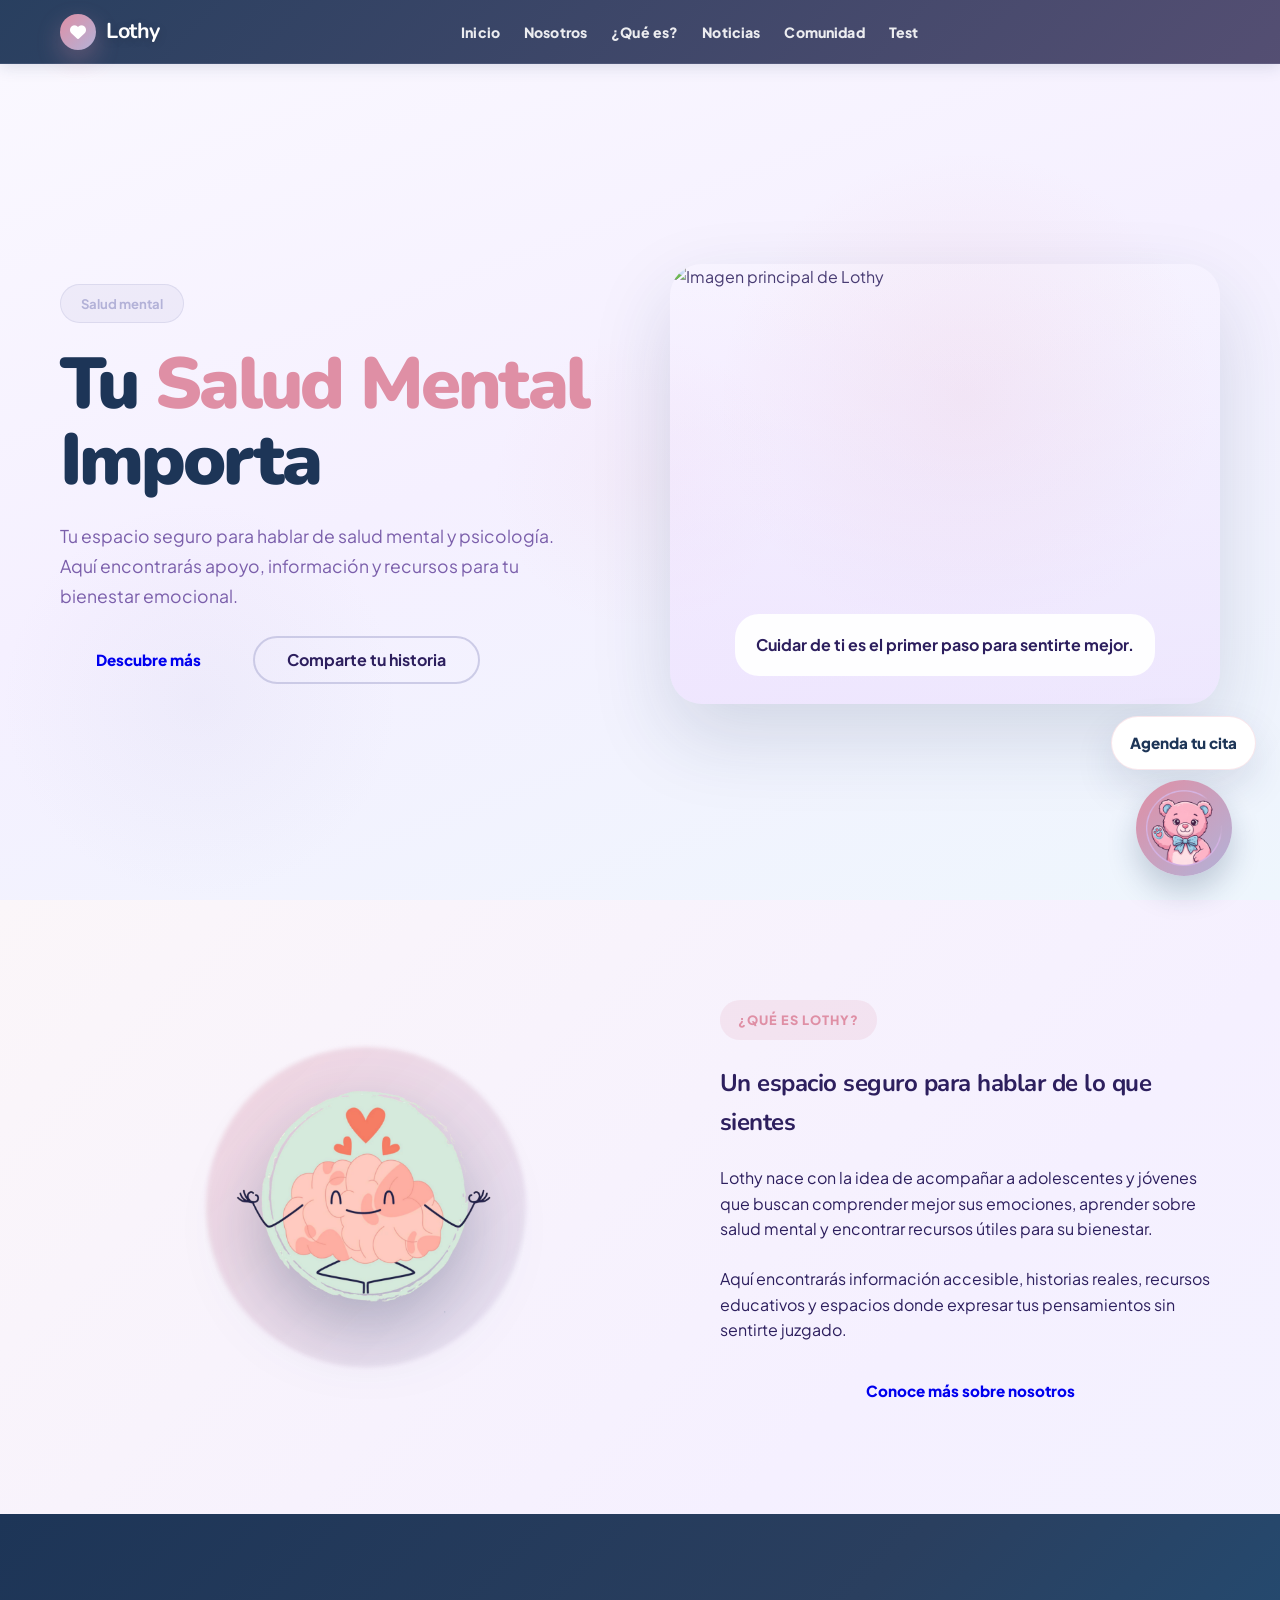
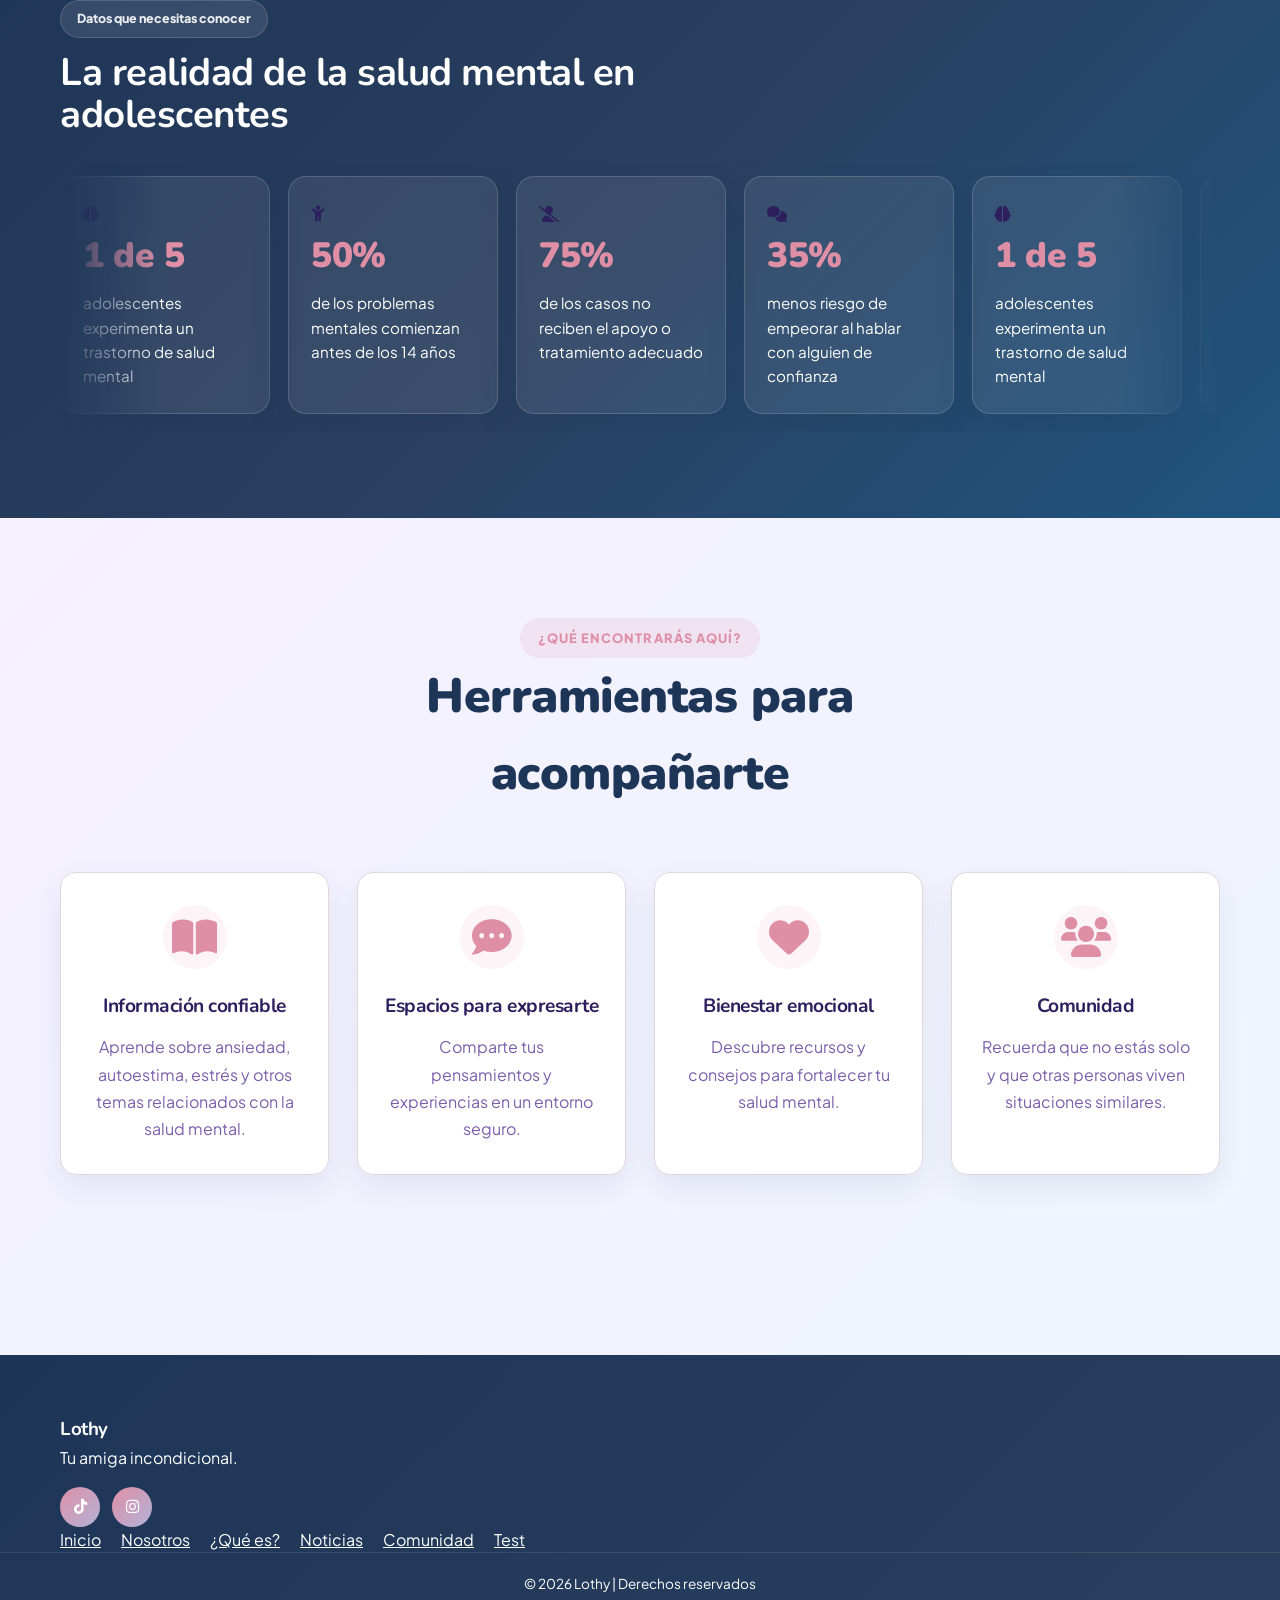
==== commit dc0a6163: "Nuevos cambios" ====
--- a/index.html
+++ b/index.html
@@ -44,7 +44,7 @@
                         <p>Tu espacio seguro para hablar de salud mental y psicología. Aquí encontrarás apoyo, información y recursos para tu bienestar emocional.</p>
                         <div class="hero-buttons">
                             <a href="./pages/que-es.html" class="btn btn-hero">Descubre más</a>
-                            <a href="./pages/caja-anonima.html" class="btn btn-outline">Comparte tu historia</a>
+                            <a href="./pages/comunidad.html" class="btn btn-outline">Comparte tu historia</a>
                         </div>
                     </div>
                     <div class="hero-image-wrapper">
--- a/css/sections.css
+++ b/css/sections.css
@@ -700,83 +700,7 @@
     margin: 0;
 }
 
-/* ========================================
-   CONTACTO SECTION
-   ======================================== */
-
-.contacto-section {
-    padding: 100px 0;
-}
-
-.contacto-info h2 {
-    font-size: 2.2rem;
-    font-weight: 800;
-    color: var(--text-dark);
-    margin-bottom: 24px;
-}
-
-.contacto-info p {
-    font-size: 1rem;
-    color: var(--text-light);
-    margin-bottom: 40px;
-}
-
-.info-group {
-    margin-bottom: 60px;
-}
-
-.info-item {
-    display: flex;
-    gap: 20px;
-    margin-bottom: 28px;
-    padding-bottom: 28px;
-    border-bottom: 1px solid var(--border-light);
-}
-
-.info-item i {
-    font-size: 2rem;
-    color: var(--primary-pink);
-    min-width: 30px;
-}
-
-.info-item strong {
-    display: block;
-    font-size: 0.95rem;
-    color: var(--text-dark);
-    font-weight: 800;
-}
-
-.info-item p {
-    font-size: 0.9rem;
-    color: var(--text-light);
-    margin: 4px 0 0 0;
-}
-
-.contacto-form-wrapper {
-    background: var(--white);
-    padding: 48px;
-    border-radius: var(--border-radius-lg);
-    box-shadow: 0 4px 24px rgba(29, 53, 87, 0.08);
-    border: 1px solid var(--border-light);
-}
-
-.contacto-form-wrapper h2 {
-    font-size: 1.8rem;
-    font-weight: 800;
-    color: var(--text-dark);
-    margin-bottom: 32px;
-}
-
-.form-group {
-    margin-bottom: 24px;
-}
-
-.form-note {
-    font-size: 0.85rem;
-    color: var(--text-light);
-    text-align: center;
-    margin-top: 16px;
-}
+
 
 /* ========================================
    RECURSOS SECTION
@@ -1319,6 +1243,21 @@
     text-align: center;
     margin-bottom: 48px;
 }
+
+.section-titlev2 h2{
+    font-size: clamp(2rem, 4vw, 3rem);
+    color: var( --white);
+    margin-bottom: 16px;
+}
+
+.section-titlev2 p{
+    max-width: 720px;
+    margin: 0 auto;
+    color: var(--white);
+    line-height: 1.75;
+    font-size: 1rem;
+}
+
 .section-title h2 {
     font-size: clamp(2rem, 4vw, 3rem);
     color: var(--primary-dark);
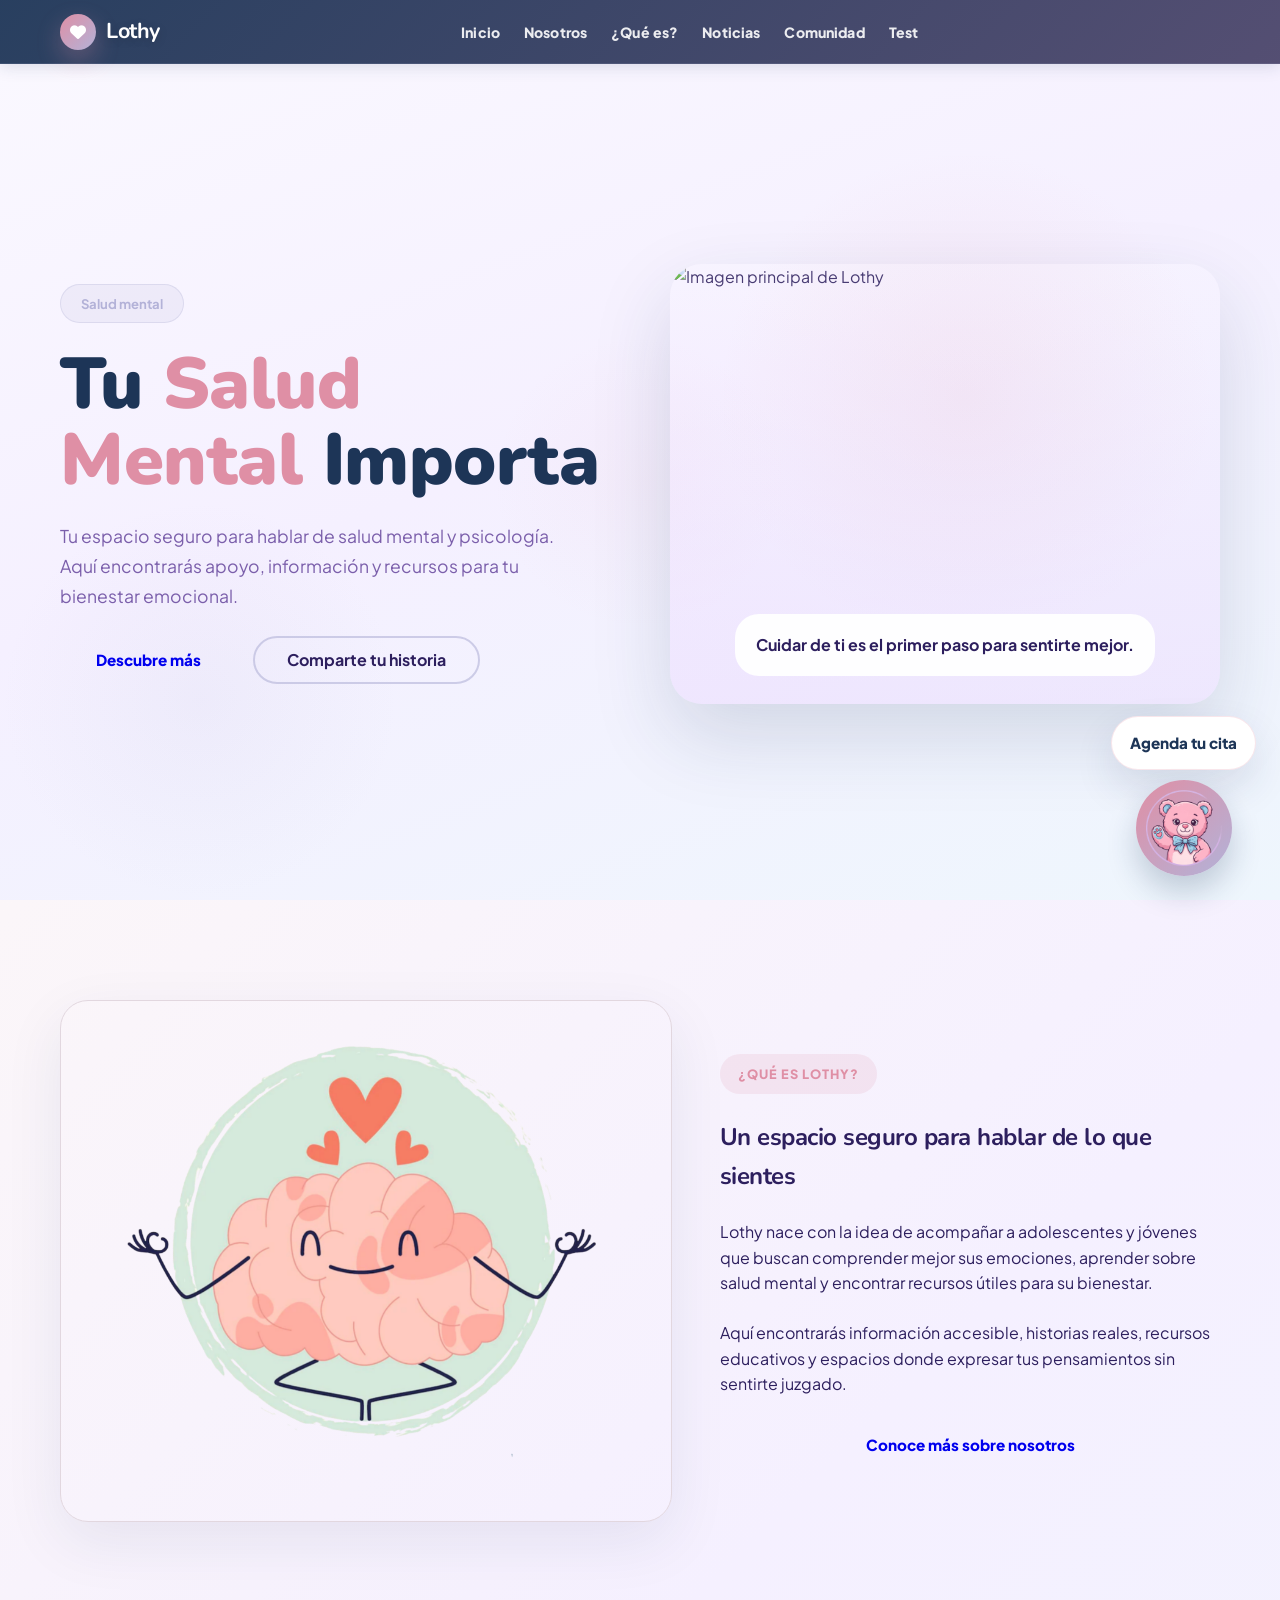
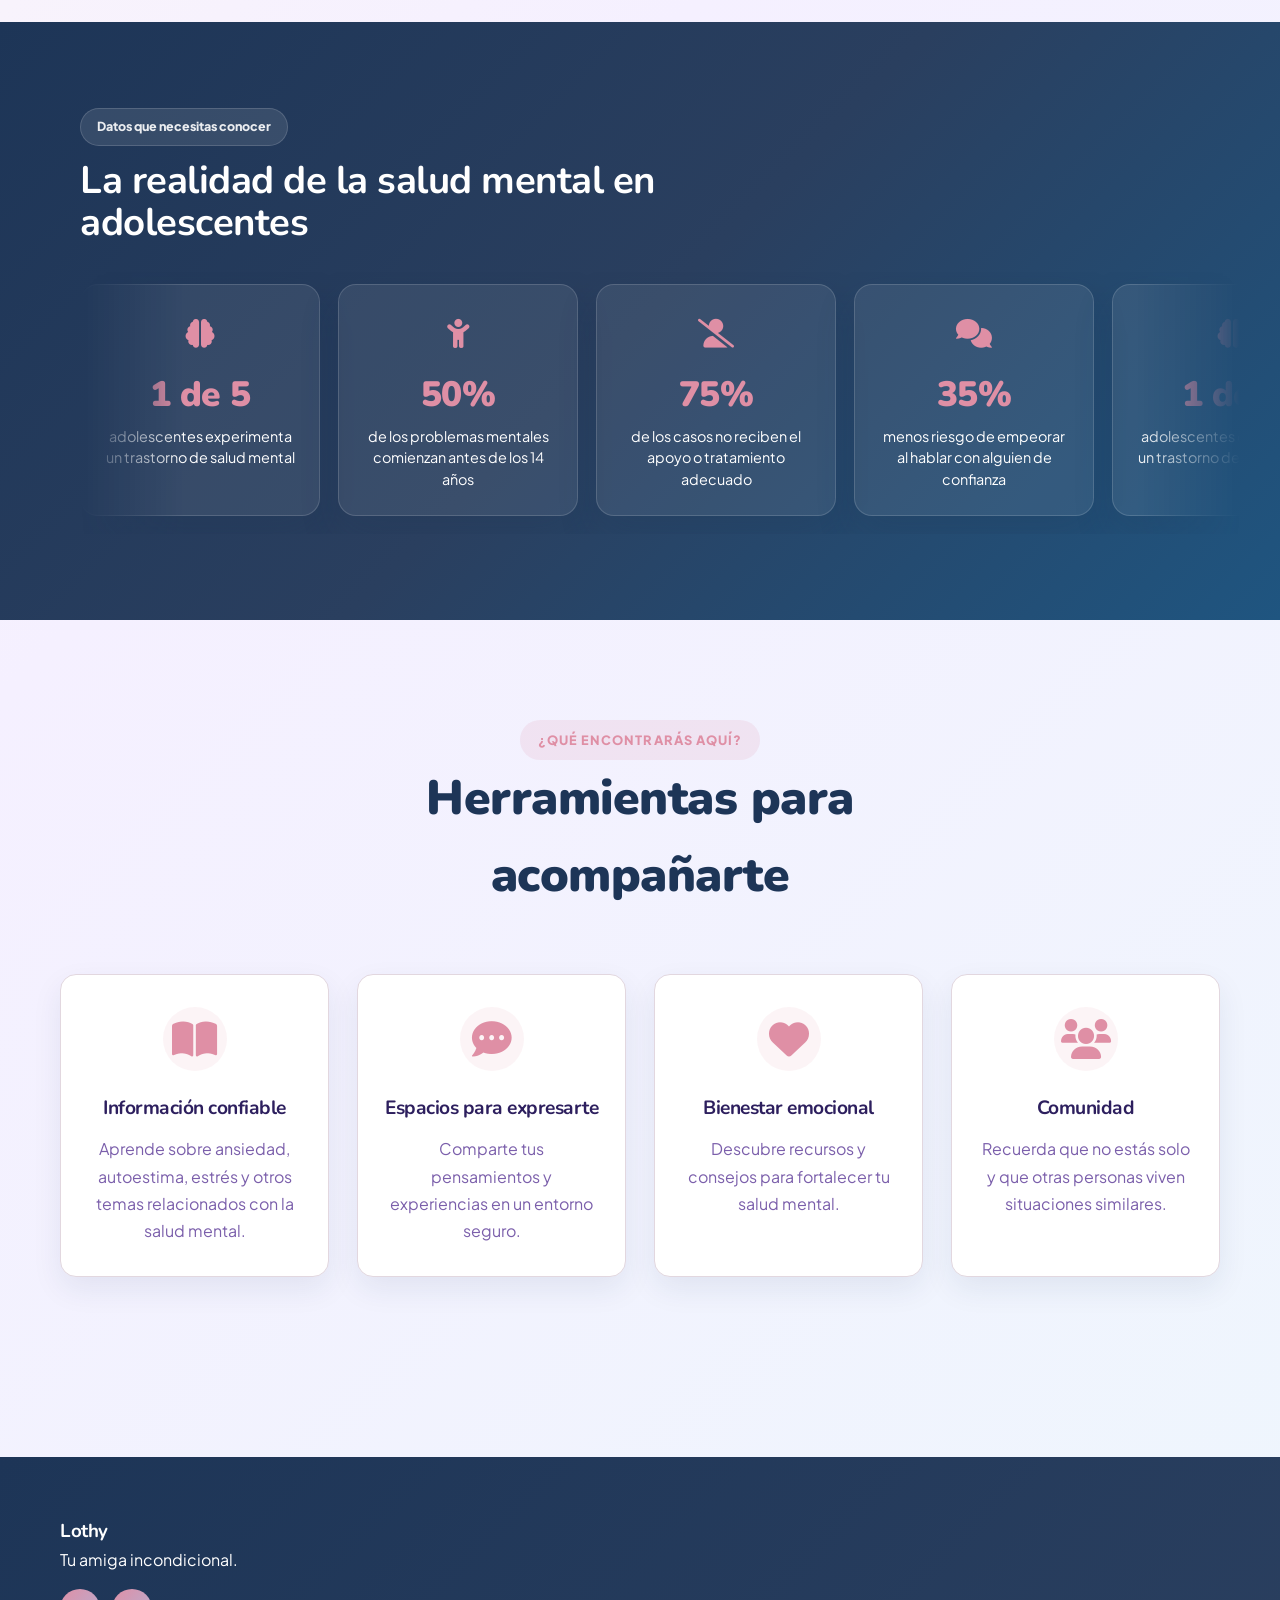
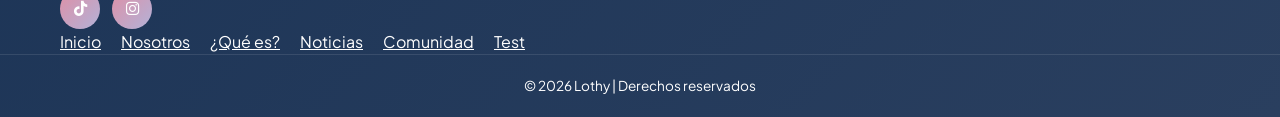
==== commit 445b5035: "actualizciones" ====
--- a/index.html
+++ b/index.html
@@ -60,38 +60,39 @@
         </section>
 
         <section class="about-preview">
-            <div class="container">
-                <div class="about-preview-grid">
-
-                    <div class="stats-visual" aria-hidden="true">
-                        <img src="./assets/images/salud.png" alt="">
-                    </div>
-
-                    <div class="about-preview-content">
-                        <span class="section-kicker">¿Qué es Lothy?</span>
-
-                        <h2>Un espacio seguro para hablar de lo que sientes</h2>
-
-                        <p>
-                            Lothy nace con la idea de acompañar a adolescentes y jóvenes
-                            que buscan comprender mejor sus emociones, aprender sobre salud
-                            mental y encontrar recursos útiles para su bienestar.
-                        </p>
-
-                        <p>
-                            Aquí encontrarás información accesible, historias reales,
-                            recursos educativos y espacios donde expresar tus pensamientos
-                            sin sentirte juzgado.
-                        </p>
-
-                        <a href="./pages/nosotros.html" class="btn btn-hero">
-                            Conoce más sobre nosotros
-                        </a>
-                    </div>
-
-                </div>
-            </div>
-        </section>
+    <div class="container">
+        <div class="about-preview-grid">
+
+            <!-- Cambia stats-visual por about-preview-image -->
+            <div class="about-preview-image" aria-hidden="true">
+                <img src="./assets/images/salud.png" alt="Ilustración sobre salud mental">
+            </div>
+
+            <div class="about-preview-content">
+                <span class="section-kicker">¿Qué es Lothy?</span>
+
+                <h2>Un espacio seguro para hablar de lo que sientes</h2>
+
+                <p>
+                    Lothy nace con la idea de acompañar a adolescentes y jóvenes
+                    que buscan comprender mejor sus emociones, aprender sobre salud
+                    mental y encontrar recursos útiles para su bienestar.
+                </p>
+
+                <p>
+                    Aquí encontrarás información accesible, historias reales,
+                    recursos educativos y espacios donde expresar tus pensamientos
+                    sin sentirte juzgado.
+                </p>
+
+                <a href="./pages/nosotros.html" class="btn btn-hero">
+                    Conoce más sobre nosotros
+                </a>
+            </div>
+
+        </div>
+    </div>
+</section>
         
 
         <!-- STATS SECTION (Infinite carousel) -->
--- a/css/sections.css
+++ b/css/sections.css
@@ -1,19 +1,6 @@
 /* ========================================
-   HERO SECTION
-   ======================================== */
-
-.hero-section {
-    position: relative;
-    min-height: calc(100vh - 64px);
-    display: flex;
-    align-items: center;
-    overflow: hidden;
-    padding: 76px 0 72px;
-}
-
-body.page {
-    background: linear-gradient(135deg, var(--cream) 0%, #f5f0ff 50%, #eef6fd 100%);
-}
+   HERO BANNER - ¿QUÉ ES LA SALUD MENTAL?
+   ======================================== */
 
 .hero-banner {
     position: relative;
@@ -21,13 +8,15 @@
     overflow: hidden;
     border-radius: 0;
     margin-bottom: 0;
+    min-height: 400px;
+    background: linear-gradient(135deg, var(--primary-dark) 0%, #2a3f5f 50%, #1f5580 100%);
 }
 
 .hero-banner-img {
     width: 100%;
     height: 100%;
     object-fit: cover;
-    object-position: center 30%;
+    object-position: center 40%;
     display: block;
     filter: brightness(0.55);
 }
@@ -81,6 +70,7 @@
     letter-spacing: -0.04em;
     margin-bottom: 14px;
     font-family: 'Nunito', sans-serif;
+    max-width: 90%;
 }
 
 .hero-banner p {
@@ -134,6 +124,430 @@
         opacity: 0.4;
     }
 }
+
+/* ========================================
+   RESPONSIVE - HERO BANNER
+   ======================================== */
+
+/* Tablet */
+@media (max-width: 768px) {
+    .hero-banner {
+        height: 380px;
+        min-height: 350px;
+    }
+
+    .hero-banner-img {
+        object-position: center 35%;
+    }
+
+    .hero-banner h1 {
+        font-size: 2.8rem;
+        margin-bottom: 12px;
+    }
+
+    .hero-banner p {
+        font-size: 1rem;
+        max-width: 100%;
+        padding: 0 10px;
+    }
+
+    .hero-kicker {
+        font-size: 11px;
+        padding: 6px 16px;
+        margin-bottom: 14px;
+    }
+
+    .hero-content {
+        padding: 20px;
+    }
+
+    .hero-scroll-hint {
+        bottom: 16px;
+    }
+}
+
+/* Móvil */
+@media (max-width: 600px) {
+    .hero-banner {
+        height: 320px;
+        min-height: 300px;
+    }
+
+    .hero-banner-img {
+        object-position: center 30%;
+    }
+
+    .hero-banner h1 {
+        font-size: 2rem;
+        margin-bottom: 10px;
+        max-width: 95%;
+    }
+
+    .hero-banner p {
+        font-size: 0.95rem;
+        max-width: 100%;
+        padding: 0 12px;
+        line-height: 1.5;
+    }
+
+    .hero-kicker {
+        font-size: 10px;
+        padding: 5px 14px;
+        margin-bottom: 10px;
+        gap: 6px;
+    }
+
+    .hero-kicker span {
+        width: 5px;
+        height: 5px;
+    }
+
+    .hero-content {
+        padding: 16px;
+    }
+}
+
+/* Móvil pequeño */
+@media (max-width: 400px) {
+    .hero-banner {
+        height: 280px;
+        min-height: 260px;
+    }
+
+    .hero-banner-img {
+        object-position: center 25%;
+    }
+
+    .hero-banner h1 {
+        font-size: 1.6rem;
+        margin-bottom: 8px;
+    }
+
+    .hero-banner p {
+        font-size: 0.85rem;
+        padding: 0 10px;
+    }
+
+    .hero-kicker {
+        font-size: 9px;
+        padding: 4px 12px;
+        margin-bottom: 8px;
+    }
+
+    .hero-content {
+        padding: 12px;
+    }
+
+    .hero-scroll-hint {
+        display: none;
+    }
+}
+
+/* Modo Landscape */
+@media (max-width: 900px) and (orientation: landscape) {
+    .hero-banner {
+        height: 280px;
+        min-height: 250px;
+    }
+
+    .hero-banner-img {
+        object-position: center 35%;
+    }
+
+    .hero-banner h1 {
+        font-size: 1.8rem;
+        margin-bottom: 8px;
+    }
+
+    .hero-banner p {
+        font-size: 0.9rem;
+        max-width: 80%;
+    }
+
+    .hero-kicker {
+        font-size: 10px;
+        padding: 4px 12px;
+        margin-bottom: 10px;
+    }
+
+    .hero-scroll-hint {
+        display: none;
+    }
+}
+
+/* Pantallas grandes */
+@media (min-width: 1400px) {
+    .hero-banner {
+        height: 500px;
+    }
+
+    .hero-banner h1 {
+        font-size: 64px;
+    }
+
+    .hero-banner p {
+        font-size: 20px;
+        max-width: 640px;
+    }
+}
+
+/* ========================================
+   HERO SECTION (original)
+   ======================================== */
+
+.hero-section {
+    position: relative;
+    min-height: calc(100vh - 64px);
+    display: flex;
+    align-items: center;
+    overflow: hidden;
+    padding: 76px 0 72px;
+}
+
+body.page {
+    background: linear-gradient(135deg, var(--cream) 0%, #f5f0ff 50%, #eef6fd 100%);
+}
+
+.hero-bg {
+    position: absolute;
+    inset: 0;
+    background: linear-gradient(160deg, #faf8ff 0%, #f5f0ff 45%, #eef6fd 100%);
+    z-index: 0;
+}
+
+.hero-blob {
+    position: absolute;
+    border-radius: 50%;
+    pointer-events: none;
+    opacity: 0.5;
+}
+
+.hero-blob-1 {
+    top: 10%;
+    right: 5%;
+    width: 500px;
+    height: 500px;
+    background: radial-gradient(circle, rgba(223, 143, 165, 0.25) 0%, transparent 70%);
+}
+
+.hero-blob-2 {
+    bottom: 0;
+    left: 0;
+    width: 400px;
+    height: 400px;
+    background: radial-gradient(circle, rgba(179, 178, 216, 0.2) 0%, transparent 70%);
+}
+
+.hero-blob-3 {
+    top: 50%;
+    left: 50%;
+    transform: translate(-50%, -50%);
+    width: 300px;
+    height: 300px;
+    background: radial-gradient(circle, rgba(223, 143, 165, 0.1) 0%, transparent 70%);
+}
+
+.hero-container {
+    position: relative;
+    z-index: 1;
+}
+
+.hero-grid {
+    display: grid;
+    grid-template-columns: 1fr 1fr;
+    gap: 60px;
+    align-items: center;
+}
+
+.hero-text {
+    display: flex;
+    flex-direction: column;
+    gap: 24px;
+}
+
+.hero-text h1 {
+    font-family: var(--font-display);
+    font-size: clamp(2.5rem, 6vw, 4.5rem);
+    font-weight: 900;
+    line-height: 1.05;
+    color: var(--primary-dark);
+    margin: 0;
+}
+
+.gradient-text {
+    color: var(--primary-pink);
+    background: none;
+    -webkit-background-clip: unset;
+    -webkit-text-fill-color: unset;
+    background-clip: unset;
+}
+
+.hero-text p {
+    font-size: 1.1rem;
+    line-height: 1.7;
+    color: var(--text-light);
+    max-width: 500px;
+    margin: 0;
+}
+
+.hero-buttons {
+    display: flex;
+    gap: 16px;
+    flex-wrap: wrap;
+}
+
+.btn-hero {
+    padding: 16px 36px;
+    font-size: 0.95rem;
+    font-weight: 900;
+}
+
+.btn-outline {
+    background: transparent;
+    border: 2px solid rgba(179, 178, 216, 0.6);
+    color: var(--text-dark);
+    transition: all 0.3s ease;
+}
+
+.btn-outline:hover {
+    background: rgba(179, 178, 216, 0.1);
+    transform: translateY(-3px);
+    box-shadow: 0 12px 26px rgba(179, 178, 216, 0.14);
+}
+
+.hero-image-wrapper {
+    position: relative;
+}
+
+.hero-image-card {
+    position: relative;
+    border-radius: 32px;
+    overflow: hidden;
+    box-shadow: 0 32px 80px rgba(29, 53, 87, 0.15);
+}
+
+.hero-image {
+    width: 100%;
+    height: auto;
+    display: block;
+    object-fit: cover;
+    min-height: 440px;
+}
+
+.hero-image-overlay {
+    position: absolute;
+    inset: 0;
+    display: flex;
+    align-items: flex-end;
+    justify-content: center;
+    padding: 28px;
+    pointer-events: none;
+    background: linear-gradient(180deg, rgba(255,255,255,0.12) 0%, rgba(234, 211, 255, 0.397) 100%);
+}
+
+.hero-quote {
+    width: 100%;
+    max-width: 420px;
+    background: rgba(255, 255, 255, 0.95);
+    border-radius: var(--border-radius-lg);
+    padding: 18px 20px;
+    font-family: var(--font-body);
+    font-size: 1rem;
+    font-weight: 700;
+    color: var(--text-dark);
+    text-align: center;
+}
+
+.hero-stats {
+    display: flex;
+    gap: 32px;
+    margin-top: 8px;
+    flex-wrap: wrap;
+}
+
+.hero-stat {
+    display: flex;
+    flex-direction: column;
+}
+
+.stat-number {
+    font-family: var(--font-display);
+    font-size: 1.8rem;
+    font-weight: 900;
+    background: linear-gradient(135deg, var(--primary-pink) 0%, var(--primary-lavender) 100%);
+    -webkit-background-clip: text;
+    -webkit-text-fill-color: transparent;
+    background-clip: text;
+}
+
+.stat-label {
+    font-size: 0.85rem;
+    color: var(--text-light);
+    font-weight: 600;
+}
+
+.floating-card {
+    position: absolute;
+    background: var(--white);
+    border-radius: var(--border-radius);
+    padding: 16px 20px;
+    box-shadow: 0 8px 24px rgba(29, 53, 87, 0.1);
+    display: flex;
+    align-items: center;
+    gap: 12px;
+    animation: float 3s ease-in-out infinite;
+}
+
+.floating-card-1 {
+    bottom: -20px;
+    left: -20px;
+}
+
+.floating-card-2 {
+    top: -20px;
+    right: -20px;
+    padding: 12px 24px;
+}
+
+.floating-icon {
+    width: 40px;
+    height: 40px;
+    border-radius: 50%;
+    background: linear-gradient(135deg, var(--primary-pink) 0%, var(--primary-lavender) 100%);
+    display: flex;
+    align-items: center;
+    justify-content: center;
+    font-size: 1.2rem;
+    color: var(--white);
+}
+
+.floating-title {
+    font-family: var(--font-display);
+    font-weight: 900;
+    font-size: 0.9rem;
+    color: var(--text-dark);
+    margin: 0;
+}
+
+.floating-sub {
+    font-size: 0.8rem;
+    color: var(--text-light);
+    margin: 0;
+}
+
+.floating-badge {
+    font-family: var(--font-display);
+    font-weight: 900;
+    font-size: 1rem;
+    background: linear-gradient(135deg, var(--primary-pink) 0%, var(--primary-lavender) 100%);
+    -webkit-background-clip: text;
+    -webkit-text-fill-color: transparent;
+    background-clip: text;
+}
+
+/* ========================================
+   QUIENES SECTION
+   ======================================== */
 
 .quienes-section {
     padding: 80px 0;
@@ -201,137 +615,571 @@
     font-size: 15px;
 }
 
-.hero-bg {
-    position: absolute;
-    inset: 0;
-    background: linear-gradient(160deg, #faf8ff 0%, #f5f0ff 45%, #eef6fd 100%);
-    z-index: 0;
-}
-
-.hero-blob {
-    position: absolute;
-    border-radius: 50%;
-    pointer-events: none;
-    opacity: 0.5;
-}
-
-.hero-blob-1 {
-    top: 10%;
-    right: 5%;
-    width: 500px;
-    height: 500px;
-    background: radial-gradient(circle, rgba(223, 143, 165, 0.25) 0%, transparent 70%);
-}
-
-.hero-blob-2 {
-    bottom: 0;
-    left: 0;
-    width: 400px;
-    height: 400px;
-    background: radial-gradient(circle, rgba(179, 178, 216, 0.2) 0%, transparent 70%);
-}
-
-.hero-blob-3 {
-    top: 50%;
-    left: 50%;
-    transform: translate(-50%, -50%);
-    width: 300px;
-    height: 300px;
-    background: radial-gradient(circle, rgba(223, 143, 165, 0.1) 0%, transparent 70%);
-}
-
-.hero-container {
+/* ========================================
+   QUE ES SECTION
+   ======================================== */
+
+.que-es-section {
+    padding: 100px 0;
+}
+
+.que-es-section.page-section {
+    background: linear-gradient(135deg, var(--bg-cream) 0%, #f5f0ff 100%);
+}
+
+/* ========================================
+   STATS SECTION - CORREGIDO
+   ======================================== */
+
+.stats-section {
     position: relative;
-    z-index: 1;
-}
-
-.hero-grid {
-    display: grid;
-    grid-template-columns: 1fr 1fr;
-    gap: 60px;
-    align-items: center;
-}
-
-.hero-text {
+    overflow: hidden;
+    padding: 86px 0;
+    background: linear-gradient(135deg, var(--primary-dark) 0%, #2a3f5f 50%, #1f5580 100%);
+}
+
+.stats-showcase {
+    display: grid;
+    grid-template-columns: 1fr; /* Una sola columna que ocupa todo */
+    gap: 0;
+    align-items: center;
+}
+
+.stats-content {
+    width: 100%;
+    max-width: 1200px;
+    margin: 0 auto;
+    padding: 0 20px;
+}
+
+.stats-kicker {
+    display: inline-flex;
+    align-items: center;
+    width: fit-content;
+    margin-bottom: 14px;
+    padding: 8px 16px;
+    border-radius: 999px;
+    background: rgba(255, 255, 255, 0.1);
+    border: 1px solid rgba(255, 255, 255, 0.15);
+    color: rgba(255, 255, 255, 0.9);
+    font-size: 0.78rem;
+    font-weight: 800;
+}
+
+.stats-content h2 {
+    max-width: 680px;
+    margin: 0 0 28px;
+    color: var(--white);
+    font-size: clamp(1.75rem, 3vw, 3rem);
+    line-height: 1.1;
+}
+
+.stats-carousel-wrapper {
+    position: relative;
+    overflow: hidden;
+    padding: 12px 0 18px;
+    mask-image: linear-gradient(90deg, transparent, #000 9%, #000 91%, transparent);
+    -webkit-mask-image: linear-gradient(90deg, transparent, #000 9%, #000 91%, transparent);
+}
+
+.stats-track {
     display: flex;
-    flex-direction: column;
-    gap: 24px;
-}
-
-.hero-text h1 {
+    gap: 18px;
+    width: max-content;
+    animation: scrollStats 24s linear infinite;
+}
+
+@keyframes scrollStats {
+    0% {
+        transform: translateX(0);
+    }
+    100% {
+        transform: translateX(calc(-50% - 9px));
+    }
+}
+
+.stats-carousel-wrapper:hover .stats-track {
+    animation-play-state: paused;
+}
+
+.stat-item {
+    flex: 0 0 240px;
+    min-height: 170px;
+    padding: 24px 22px;
+    border-radius: 18px;
+    background: rgba(255, 255, 255, 0.08);
+    border: 1px solid rgba(255, 255, 255, 0.15);
+    box-shadow: 0 18px 38px rgba(29, 53, 87, 0.2);
+    backdrop-filter: blur(12px);
+    transition: all 0.25s ease;
+    text-align: center;
+}
+
+.stat-item:hover {
+    background: rgba(255, 255, 255, 0.12);
+    border-color: rgba(255, 255, 255, 0.3);
+    transform: translateY(-4px);
+}
+
+.stat-item .stat-icon {
+    font-size: 1.8rem;
+    color: var(--primary-pink);
+    margin-bottom: 10px;
+}
+
+.stat-number-large {
     font-family: var(--font-display);
-    font-size: clamp(2.5rem, 6vw, 4.5rem);
+    font-size: 2.2rem;
     font-weight: 900;
-    line-height: 1.05;
-    color: var(--primary-dark);
-    margin: 0;
-}
-
-.gradient-text {
     color: var(--primary-pink);
-    background: none;
-    -webkit-background-clip: unset;
-    -webkit-text-fill-color: unset;
-    background-clip: unset;
-}
-
-.hero-text p {
-    font-size: 1.1rem;
-    line-height: 1.7;
+    display: block;
+    margin-bottom: 4px;
+}
+
+.stat-label-large {
+    display: block;
+    color: var(--white);
+    font-size: 0.9rem;
+    line-height: 1.5;
+}
+
+/* ========================================
+   STATS SECTION - RESPONSIVE
+   ======================================== */
+
+@media (max-width: 768px) {
+    .stats-section {
+        padding: 60px 0;
+    }
+
+    .stats-content h2 {
+        font-size: 1.6rem;
+        text-align: center;
+    }
+
+    .stats-kicker {
+        margin: 0 auto 14px;
+    }
+
+    .stat-item {
+        flex: 0 0 200px;
+        min-height: 150px;
+        padding: 18px 16px;
+    }
+
+    .stat-number-large {
+        font-size: 1.8rem;
+    }
+
+    .stat-label-large {
+        font-size: 0.8rem;
+    }
+
+    .stat-item .stat-icon {
+        font-size: 1.5rem;
+    }
+}
+
+@media (max-width: 480px) {
+    .stats-section {
+        padding: 40px 0;
+    }
+
+    .stats-content h2 {
+        font-size: 1.3rem;
+    }
+
+    .stat-item {
+        flex: 0 0 170px;
+        min-height: 130px;
+        padding: 14px 12px;
+    }
+
+    .stat-number-large {
+        font-size: 1.5rem;
+    }
+
+    .stat-label-large {
+        font-size: 0.7rem;
+    }
+
+    .stat-item .stat-icon {
+        font-size: 1.2rem;
+        margin-bottom: 6px;
+    }
+
+    .stats-carousel-wrapper {
+        padding: 8px 0 12px;
+        mask-image: linear-gradient(90deg, transparent, #000 5%, #000 95%, transparent);
+        -webkit-mask-image: linear-gradient(90deg, transparent, #000 5%, #000 95%, transparent);
+    }
+}
+
+/* ========================================
+   RECURSOS SECTION
+   ======================================== */
+
+.recursos-section {
+    padding: 100px 0;
+}
+
+.recurso-card {
+    background: var(--white);
+    padding: 40px 32px;
+    border-radius: var(--border-radius);
+    text-align: center;
+    box-shadow: 0 4px 16px rgba(29, 53, 87, 0.08);
+    border: 1px solid var(--border-light);
+    border-top: 4px solid var(--primary-pink);
+    transition: all 0.3s ease;
+}
+
+.recurso-card:hover {
+    transform: translateY(-8px);
+    box-shadow: 0 12px 32px rgba(223, 143, 165, 0.15);
+}
+
+.recurso-icon {
+    font-size: 3.5rem;
+    color: var(--primary-pink);
+    margin-bottom: 20px;
+}
+
+.recurso-card h3 {
+    font-size: 1.3rem;
+    font-weight: 800;
+    color: var(--text-dark);
+    margin-bottom: 12px;
+}
+
+.recurso-card p {
+    font-size: 0.95rem;
     color: var(--text-light);
-    max-width: 500px;
-    margin: 0;
-}
-
-.hero-buttons {
+    margin-bottom: 24px;
+    line-height: 1.6;
+}
+
+/* ========================================
+   TESTIMONIOS SECTION
+   ======================================== */
+
+.testimonios-section {
+    padding: 100px 0;
+}
+
+.testimonial-card {
+    background: var(--white);
+    padding: 36px;
+    border-radius: var(--border-radius);
+    box-shadow: 0 4px 16px rgba(29, 53, 87, 0.08);
+    border: 1px solid var(--border-light);
+    transition: all 0.3s ease;
+}
+
+.testimonial-card:hover {
+    transform: translateY(-8px);
+    box-shadow: 0 12px 32px rgba(223, 143, 165, 0.15);
+}
+
+.testimonial-header {
     display: flex;
     gap: 16px;
+    margin-bottom: 20px;
+    align-items: flex-start;
+}
+
+.avatar {
+    width: 50px;
+    height: 50px;
+    border-radius: 50%;
+    background: linear-gradient(135deg, var(--primary-pink) 0%, var(--primary-lavender) 100%);
+    display: flex;
+    align-items: center;
+    justify-content: center;
+    color: var(--white);
+    font-weight: 800;
+    font-size: 1.2rem;
+    flex-shrink: 0;
+}
+
+.testimonial-header h3 {
+    font-size: 1.1rem;
+    font-weight: 800;
+    color: var(--text-dark);
+    margin: 0;
+}
+
+.testimonial-header .role {
+    font-size: 0.85rem;
+    color: var(--text-light);
+    margin: 4px 0 0 0;
+}
+
+.testimonial-text {
+    font-size: 0.95rem;
+    color: var(--text-muted);
+    line-height: 1.7;
+    margin-bottom: 20px;
+    font-style: italic;
+}
+
+.testimonial-stars {
+    color: #FFD700;
+    font-size: 1.2rem;
+    letter-spacing: 4px;
+}
+
+/* ========================================
+   CTA SECTION
+   ======================================== */
+
+.cta-section {
+    text-align: center;
+    padding: 80px 60px;
+    background: linear-gradient(135deg, var(--bg-card) 0%, rgba(179, 178, 216, 0.1) 100%);
+    border-radius: var(--border-radius-lg);
+    border: 1px solid var(--border-light);
+    margin: 80px 0;
+}
+
+.cta-section h2 {
+    font-size: 2rem;
+    font-weight: 800;
+    color: var(--primary-dark);
+    margin-bottom: 16px;
+}
+
+.cta-section p {
+    font-size: 1rem;
+    color: var(--text-light);
+    margin-bottom: 32px;
+}
+
+.cta-buttons {
+    display: flex;
+    gap: 18px;
+    justify-content: center;
     flex-wrap: wrap;
 }
 
-.btn-hero {
-    padding: 16px 36px;
-    font-size: 0.95rem;
+.cta-button {
+    display: inline-flex;
+    align-items: center;
+    justify-content: center;
+    padding: 16px 32px;
+    border-radius: 999px;
+    text-decoration: none;
+    font-weight: 800;
+    background: var(--primary-pink);
+    color: var(--white);
+    transition: transform 0.25s ease, box-shadow 0.25s ease;
+}
+
+.cta-button:hover {
+    transform: translateY(-3px);
+    box-shadow: 0 16px 30px rgba(223, 143, 165, 0.28);
+}
+
+/* ========================================
+   NOTICIAS SECTION
+   ======================================== */
+
+.noticias-section {
+    padding: 100px 0;
+}
+
+.noticia-card {
+    background: var(--white);
+    border-radius: var(--border-radius);
+    overflow: hidden;
+    box-shadow: 0 4px 16px rgba(29, 53, 87, 0.08);
+    border: 1px solid var(--border-light);
+    transition: all 0.3s ease;
+}
+
+.noticia-card:hover {
+    transform: translateY(-8px);
+    box-shadow: 0 12px 32px rgba(223, 143, 165, 0.15);
+}
+
+.noticia-image {
+    height: 200px;
+    overflow: hidden;
+    background: linear-gradient(135deg, var(--bg-card) 0%, rgba(179, 178, 216, 0.1) 100%);
+}
+
+.noticia-image img {
+    width: 100%;
+    height: 200px;
+    object-fit: cover;
+    display: block;
+}
+
+.noticia-content {
+    padding: 24px;
+}
+
+.noticia-card h3 {
+    font-size: 1.1rem;
+    font-weight: 800;
+    color: var(--text-dark);
+    margin-bottom: 8px;
+}
+
+.noticia-card p {
+    font-size: 0.9rem;
+    color: var(--text-light);
+    margin-bottom: 16px;
+    line-height: 1.6;
+}
+
+.noticia-date {
+    display: inline-block;
+    margin-bottom: 12px;
+    color: var(--primary-pink);
+    font-size: 0.85rem;
+    font-weight: 700;
+    text-transform: uppercase;
+    letter-spacing: 0.08em;
+}
+
+.noticia-link {
+    display: inline-flex;
+    align-items: center;
+    gap: 8px;
+    color: var(--primary-dark);
+    font-weight: 700;
+    text-decoration: none;
+    transition: color 0.25s ease;
+}
+
+.noticia-link:hover {
+    color: var(--primary-pink);
+}
+
+.noticias-grid {
+    display: grid;
+    grid-template-columns: repeat(auto-fit, minmax(280px, 1fr));
+    gap: 28px;
+}
+
+/* ========================================
+   NOSOTROS SECTION
+   ======================================== */
+
+.nosotros-section {
+    padding: 100px 0;
+}
+
+.nosotros-image {
+    overflow: hidden;
+    border-radius: var(--border-radius);
+    box-shadow: 0 20px 50px rgba(29, 53, 87, 0.08);
+    border: 1px solid var(--border-light);
+}
+
+.nosotros-image img {
+    width: 100%;
+    height: 100%;
+    max-height: 520px;
+    object-fit: cover;
+    display: block;
+}
+
+.nosotros-image .image-placeholder {
+    min-height: 200px;
+}
+
+.nosotros-text h2 {
+    font-size: 2.2rem;
+    font-weight: 800;
+    color: var(--text-dark);
+    margin-bottom: 24px;
+}
+
+.nosotros-text p {
+    font-size: 1.05rem;
+    line-height: 1.8;
+    color: var(--text-muted);
+    margin-bottom: 20px;
+}
+
+/* ========================================
+   PAGE HEADER
+   ======================================== */
+
+.page-header {
+    text-align: center;
+    margin-bottom: 80px;
+}
+
+.page-header h1 {
+    font-size: 3.5rem;
     font-weight: 900;
-}
-
-.btn-outline {
-    background: transparent;
-    border: 2px solid rgba(179, 178, 216, 0.6);
-    color: var(--text-dark);
-    transition: all 0.3s ease;
-}
-
-.btn-outline:hover {
-    background: rgba(179, 178, 216, 0.1);
-    transform: translateY(-3px);
-    box-shadow: 0 12px 26px rgba(179, 178, 216, 0.14);
-}
-
-.about-preview {
-    padding: 100px 0;
-}
-
-.about-preview-grid {
-    display: grid;
-    grid-template-columns: 1.1fr 0.9fr;
-    gap: 48px;
-    align-items: center;
-}
-
-.about-preview-image img {
-    width: 100%;
-    height: auto;
-    display: block;
-    border-radius: 28px;
-    box-shadow: 0 20px 60px rgba(29, 53, 87, 0.08);
-    border: 1px solid var(--border-light);
-}
-
-.about-preview-content {
-    display: flex;
-    flex-direction: column;
-    gap: 24px;
+    color: var(--primary-dark);
+    margin-bottom: 16px;
+    letter-spacing: -0.04em;
+}
+
+.page-header .subtitle {
+    font-size: 1.2rem;
+    color: var(--text-light);
+    font-weight: 500;
+}
+
+/* ========================================
+   SECTION HEADERS
+   ======================================== */
+
+.section-title {
+    text-align: center;
+    margin-bottom: 48px;
+}
+
+.section-title h2 {
+    font-size: clamp(2rem, 4vw, 3rem);
+    color: var(--primary-dark);
+    margin-bottom: 16px;
+}
+
+.section-title p {
+    max-width: 720px;
+    margin: 0 auto;
+    color: var(--text-light);
+    line-height: 1.75;
+    font-size: 1rem;
+}
+
+.section-titlev2 h2 {
+    font-size: clamp(2rem, 4vw, 3rem);
+    color: var(--white);
+    margin-bottom: 16px;
+}
+
+.section-titlev2 p {
+    max-width: 720px;
+    margin: 0 auto;
+    color: var(--white);
+    line-height: 1.75;
+    font-size: 1rem;
+}
+
+.section-tag {
+    display: inline-block;
+    padding: 6px 18px;
+    border-radius: 50px;
+    font-size: 0.75rem;
+    font-weight: 700;
+    text-transform: uppercase;
+    letter-spacing: 1px;
+    background: rgba(200, 180, 232, 0.2);
+    color: #9b6edb;
+    margin-bottom: 12px;
+}
+
+.section-tag.light {
+    background: rgba(255, 255, 255, 0.1);
+    color: #c8b4e8;
 }
 
 .section-kicker {
@@ -349,569 +1197,9 @@
     width: fit-content;
 }
 
-.features-section {
-    padding: 100px 0;
-}
-
-.features-grid {
-    display: grid;
-    grid-template-columns: repeat(auto-fit, minmax(240px, 1fr));
-    gap: 28px;
-}
-
-.feature-card {
-    background: var(--white);
-    border-radius: var(--border-radius);
-    padding: 32px 26px;
-    border: 1px solid var(--border-light);
-    box-shadow: 0 12px 30px rgba(29, 53, 87, 0.08);
-    text-align: center;
-    transition: all 0.3s ease;
-}
-
-.feature-card:hover {
-    transform: translateY(-4px);
-    box-shadow: 0 18px 40px rgba(223, 143, 165, 0.12);
-}
-
-.feature-card i {
-    font-size: 2.5rem;
-    color: var(--primary-pink);
-    margin-bottom: 22px;
-    display: inline-flex;
-    align-items: center;
-    justify-content: center;
-    width: 64px;
-    height: 64px;
-    border-radius: 50%;
-    background: rgba(223, 143, 165, 0.1);
-}
-
-.feature-card h3 {
-    font-size: 1.2rem;
-    color: var(--text-dark);
-    margin-bottom: 12px;
-}
-
-.feature-card p {
-    color: var(--text-light);
-    line-height: 1.7;
-}
-
-.stat-number {
-    font-family: var(--font-display);
-    font-size: 1.8rem;
-    font-weight: 900;
-    color: var(--primary-pink);
-}
-
-.stat-number-large {
-    font-family: var(--font-display);
-    font-size: 2.2rem;
-    font-weight: 900;
-    color: var(--primary-pink);
-    display: block;
-    margin-bottom: 8px;
-}
-
-.stat-label-large {
-    display: block;
-    color: var(--white);
-    font-size: 0.95rem;
-    line-height: 1.6;
-}
-
-.hero-image-overlay {
-    position: absolute;
-    inset: 0;
-    display: flex;
-    align-items: flex-end;
-    justify-content: center;
-    padding: 28px;
-    pointer-events: none;
-    background: linear-gradient(180deg, rgba(255,255,255,0.12) 0%, rgba(234, 211, 255, 0.397) 100%);
-}
-
-.hero-stats {
-    display: flex;
-    gap: 32px;
-    margin-top: 8px;
-    flex-wrap: wrap;
-}
-
-.hero-stat {
-    display: flex;
-    flex-direction: column;
-}
-
-.stat-number {
-    font-family: var(--font-display);
-    font-size: 1.8rem;
-    font-weight: 900;
-    background: linear-gradient(135deg, var(--primary-pink) 0%, var(--primary-lavender) 100%);
-    -webkit-background-clip: text;
-    -webkit-text-fill-color: transparent;
-    background-clip: text;
-}
-
-.stat-label {
-    font-size: 0.85rem;
-    color: var(--text-light);
-    font-weight: 600;
-}
-
-.hero-image-wrapper {
-    position: relative;
-}
-
-.hero-image-card {
-    position: relative;
-    border-radius: 32px;
-    overflow: hidden;
-    box-shadow: 0 32px 80px rgba(29, 53, 87, 0.15);
-}
-
-.hero-image {
-    width: 100%;
-    height: auto;
-    display: block;
-    object-fit: cover;
-    min-height: 440px;
-}
-
-.hero-quote {
-    width: 100%;
-    max-width: 420px;
-    background: rgba(255, 255, 255, 0.95);
-    border-radius: var(--border-radius-lg);
-    padding: 18px 20px;
-    font-family: var(--font-body);
-    font-size: 1rem;
-    font-weight: 700;
-    color: var(--text-dark);
-    text-align: center;
-}
-
-.floating-card {
-    position: absolute;
-    background: var(--white);
-    border-radius: var(--border-radius);
-    padding: 16px 20px;
-    box-shadow: 0 8px 24px rgba(29, 53, 87, 0.1);
-    display: flex;
-    align-items: center;
-    gap: 12px;
-    animation: float 3s ease-in-out infinite;
-}
-
-.floating-card-1 {
-    bottom: -20px;
-    left: -20px;
-}
-
-.floating-card-2 {
-    top: -20px;
-    right: -20px;
-    padding: 12px 24px;
-}
-
-.floating-icon {
-    width: 40px;
-    height: 40px;
-    border-radius: 50%;
-    background: linear-gradient(135deg, var(--primary-pink) 0%, var(--primary-lavender) 100%);
-    display: flex;
-    align-items: center;
-    justify-content: center;
-    font-size: 1.2rem;
-    color: var(--white);
-}
-
-.floating-title {
-    font-family: var(--font-display);
-    font-weight: 900;
-    font-size: 0.9rem;
-    color: var(--text-dark);
-    margin: 0;
-}
-
-.floating-sub {
-    font-size: 0.8rem;
-    color: var(--text-light);
-    margin: 0;
-}
-
-.floating-badge {
-    font-family: var(--font-display);
-    font-weight: 900;
-    font-size: 1rem;
-    background: linear-gradient(135deg, var(--primary-pink) 0%, var(--primary-lavender) 100%);
-    -webkit-background-clip: text;
-    -webkit-text-fill-color: transparent;
-    background-clip: text;
-}
-
-/* ========================================
-   QUE ES SECTION
-   ======================================== */
-
-.que-es-section {
-    padding: 100px 0;
-}
-
-.que-es-section.page-section {
-    background: linear-gradient(135deg, var(--bg-cream) 0%, #f5f0ff 100%);
-}
-
-/* ========================================
-   STATS SECTION
-   ======================================== */
-
-.stats-section {
-    position: relative;
-    overflow: hidden;
-    padding: 86px 0;
-    background: linear-gradient(135deg, var(--primary-dark) 0%, #2a3f5f 50%, #1f5580 100%);
-}
-
-.stats-showcase {
-    display: grid;
-    grid-template-columns: minmax(240px, 0.8fr) minmax(0, 1.5fr);
-    gap: 48px;
-    align-items: center;
-}
-
-.stats-visual {
-    position: relative;
-    min-height: 340px;
-    display: flex;
-    align-items: center;
-    justify-content: center;
-}
-
-.stats-visual::before {
-    content: '';
-    position: absolute;
-    width: min(320px, 80%);
-    aspect-ratio: 1;
-    border-radius: 50%;
-    background: linear-gradient(135deg, rgba(223, 143, 165, 0.3), rgba(179, 178, 216, 0.25));
-    filter: blur(2px);
-}
-
-.stats-visual img {
-    position: relative;
-    z-index: 1;
-    width: min(330px, 100%);
-    max-height: 380px;
-    object-fit: contain;
-    animation: float 4s ease-in-out infinite;
-    filter: drop-shadow(0 28px 34px rgba(29, 53, 87, 0.3));
-}
-
-.stats-content {
-    min-width: 0;
-}
-
-.stats-kicker {
-    display: inline-flex;
-    align-items: center;
-    width: fit-content;
-    margin-bottom: 14px;
-    padding: 8px 16px;
-    border-radius: 999px;
-    background: rgba(255, 255, 255, 0.1);
-    border: 1px solid rgba(255, 255, 255, 0.15);
-    color: rgba(255, 255, 255, 0.9);
-    font-size: 0.78rem;
-    font-weight: 800;
-}
-
-.stats-content h2 {
-    max-width: 680px;
-    margin: 0 0 28px;
-    color: var(--white);
-    font-size: clamp(1.75rem, 3vw, 3rem);
-    line-height: 1.1;
-}
-
-.stats-carousel-wrapper {
-    position: relative;
-    overflow: hidden;
-    padding: 12px 0 18px;
-    mask-image: linear-gradient(90deg, transparent, #000 9%, #000 91%, transparent);
-}
-
-.stats-track {
-    display: flex;
-    gap: 18px;
-    width: max-content;
-    animation: scrollStats 24s linear infinite;
-}
-
-@keyframes scrollStats {
-    0% {
-        transform: translateX(0);
-    }
-    100% {
-        transform: translateX(calc(-100% - 18px));
-    }
-}
-
-.stats-carousel-wrapper:hover .stats-track {
-    animation-play-state: paused;
-}
-
-.stat-item {
-    flex: 0 0 210px;
-    min-height: 170px;
-    padding: 24px 22px;
-    border-radius: 18px;
-    background: rgba(255, 255, 255, 0.08);
-    border: 1px solid rgba(255, 255, 255, 0.15);
-    box-shadow: 0 18px 38px rgba(29, 53, 87, 0.2);
-    backdrop-filter: blur(12px);
-    transition: all 0.25s ease;
-}
-
-.stat-item:hover {
-    background: rgba(255, 255, 255, 0.12);
-    border-color: rgba(255, 255, 255, 0.3);
-    transform: translateY(-4px);
-}
-
-.stat-item-label {
-    font-size: 0.8rem;
-    color: rgba(255, 255, 255, 0.7);
-    text-transform: uppercase;
-    letter-spacing: 0.08em;
-    margin-bottom: 8px;
-    font-weight: 700;
-}
-
-.stat-item-value {
-    font-family: var(--font-display);
-    font-size: 2rem;
-    font-weight: 900;
-    background: linear-gradient(135deg, var(--primary-pink) 0%, var(--primary-lavender) 100%);
-    -webkit-background-clip: text;
-    -webkit-text-fill-color: transparent;
-    background-clip: text;
-    margin: 0;
-}
-
-
-
-/* ========================================
-   RECURSOS SECTION
-   ======================================== */
-
-.recursos-section {
-    padding: 100px 0;
-}
-
-.recurso-card {
-    background: var(--white);
-    padding: 40px 32px;
-    border-radius: var(--border-radius);
-    text-align: center;
-    box-shadow: 0 4px 16px rgba(29, 53, 87, 0.08);
-    border: 1px solid var(--border-light);
-    border-top: 4px solid var(--primary-pink);
-    transition: all 0.3s ease;
-}
-
-.recurso-card:hover {
-    transform: translateY(-8px);
-    box-shadow: 0 12px 32px rgba(223, 143, 165, 0.15);
-}
-
-.recurso-icon {
-    font-size: 3.5rem;
-    color: var(--primary-pink);
-    margin-bottom: 20px;
-}
-
-.recurso-card h3 {
-    font-size: 1.3rem;
-    font-weight: 800;
-    color: var(--text-dark);
-    margin-bottom: 12px;
-}
-
-.recurso-card p {
-    font-size: 0.95rem;
-    color: var(--text-light);
-    margin-bottom: 24px;
-    line-height: 1.6;
-}
-
-/* ========================================
-   TESTIMONIOS SECTION
-   ======================================== */
-
-.testimonios-section {
-    padding: 100px 0;
-}
-
-.testimonial-card {
-    background: var(--white);
-    padding: 36px;
-    border-radius: var(--border-radius);
-    box-shadow: 0 4px 16px rgba(29, 53, 87, 0.08);
-    border: 1px solid var(--border-light);
-    transition: all 0.3s ease;
-}
-
-.testimonial-card:hover {
-    transform: translateY(-8px);
-    box-shadow: 0 12px 32px rgba(223, 143, 165, 0.15);
-}
-
-.testimonial-header {
-    display: flex;
-    gap: 16px;
-    margin-bottom: 20px;
-    align-items: flex-start;
-}
-
-.avatar {
-    width: 50px;
-    height: 50px;
-    border-radius: 50%;
-    background: linear-gradient(135deg, var(--primary-pink) 0%, var(--primary-lavender) 100%);
-    display: flex;
-    align-items: center;
-    justify-content: center;
-    color: var(--white);
-    font-weight: 800;
-    font-size: 1.2rem;
-    flex-shrink: 0;
-}
-
-.testimonial-header h3 {
-    font-size: 1.1rem;
-    font-weight: 800;
-    color: var(--text-dark);
-    margin: 0;
-}
-
-.testimonial-header .role {
-    font-size: 0.85rem;
-    color: var(--text-light);
-    margin: 4px 0 0 0;
-}
-
-.testimonial-text {
-    font-size: 0.95rem;
-    color: var(--text-muted);
-    line-height: 1.7;
-    margin-bottom: 20px;
-    font-style: italic;
-}
-
-.testimonial-stars {
-    color: #FFD700;
-    font-size: 1.2rem;
-    letter-spacing: 4px;
-}
-
-/* ========================================
-   CTA SECTION
-   ======================================== */
-
-.cta-section {
-    text-align: center;
-    padding: 80px 60px;
-    background: linear-gradient(135deg, var(--bg-card) 0%, rgba(179, 178, 216, 0.1) 100%);
-    border-radius: var(--border-radius-lg);
-    border: 1px solid var(--border-light);
-}
-
-.cta-section h2 {
-    font-size: 2rem;
-    font-weight: 800;
-    color: var(--primary-dark);
-    margin-bottom: 16px;
-}
-
-.cta-section p {
-    font-size: 1rem;
-    color: var(--text-light);
-    margin-bottom: 32px;
-}
-
-/* ========================================
-   NOTICIAS SECTION
-   ======================================== */
-
-.noticias-section {
-    padding: 100px 0;
-}
-
-.noticia-card {
-    background: var(--white);
-    border-radius: var(--border-radius);
-    overflow: hidden;
-    box-shadow: 0 4px 16px rgba(29, 53, 87, 0.08);
-    border: 1px solid var(--border-light);
-    transition: all 0.3s ease;
-}
-
-.noticia-card:hover {
-    transform: translateY(-8px);
-    box-shadow: 0 12px 32px rgba(223, 143, 165, 0.15);
-}
-
-.noticia-image {
-    height: 200px;
-    overflow: hidden;
-    background: linear-gradient(135deg, var(--bg-card) 0%, rgba(179, 178, 216, 0.1) 100%);
-}
-
-.noticia-content {
-    padding: 24px;
-}
-
-.noticia-card h3 {
-    font-size: 1.1rem;
-    font-weight: 800;
-    color: var(--text-dark);
-    margin-bottom: 8px;
-}
-
-.noticia-card p {
-    font-size: 0.9rem;
-    color: var(--text-light);
-    margin-bottom: 16px;
-    line-height: 1.6;
-}
-
-/* ========================================
-   NOSOTROS SECTION
-   ======================================== */
-
-.nosotros-section {
-    padding: 100px 0;
-}
-
-.page-header {
-    text-align: center;
-    margin-bottom: 80px;
-}
-
-.page-header h1 {
-    font-size: 3.5rem;
-    font-weight: 900;
-    color: var(--primary-dark);
-    margin-bottom: 16px;
-}
-
-.page-header .subtitle {
-    font-size: 1.2rem;
-    color: var(--text-light);
-    font-weight: 500;
-}
+/* ========================================
+   CAJA ANÓNIMA SECTION
+   ======================================== */
 
 .caja-anonima-section {
     padding: 90px 0;
@@ -953,23 +1241,20 @@
     margin-top: 32px;
 }
 
-.messages-container,
-.challenge-feedback-container {
+.messages-container {
     display: grid;
     gap: 16px;
     margin-top: 20px;
 }
 
-.message-card,
-.challenge-feedback-card {
+.message-card {
     background: var(--bg-card);
     padding: 24px;
     border-radius: var(--border-radius);
     border: 1px solid var(--border-light);
 }
 
-.message-card p,
-.challenge-feedback-card p {
+.message-card p {
     color: var(--text-dark);
     font-size: 0.95rem;
     line-height: 1.8;
@@ -982,26 +1267,33 @@
     font-size: 0.85rem;
 }
 
-.community-section,
-.games-section,
-.challenge-section {
+/* ========================================
+   COMMUNITY SECTION
+   ======================================== */
+
+.community-section {
     padding: 90px 0;
 }
 
-.testimonial-grid,
-.games-grid,
-.calendar-grid {
-    display: grid;
+.testimonial-grid {
+    display: grid;
+    grid-template-columns: repeat(auto-fit, minmax(260px, 1fr));
     gap: 24px;
-}
-
-.testimonial-grid {
+    margin-top: 36px;
+}
+
+/* ========================================
+   GAMES SECTION
+   ======================================== */
+
+.games-section {
+    padding: 90px 0;
+}
+
+.games-grid {
+    display: grid;
     grid-template-columns: repeat(auto-fit, minmax(260px, 1fr));
-    margin-top: 36px;
-}
-
-.games-grid {
-    grid-template-columns: repeat(auto-fit, minmax(260px, 1fr));
+    gap: 24px;
     margin-top: 36px;
 }
 
@@ -1068,8 +1360,18 @@
     min-height: 24px;
 }
 
+/* ========================================
+   CHALLENGE SECTION
+   ======================================== */
+
+.challenge-section {
+    padding: 90px 0;
+}
+
 .challenge-section .calendar-grid {
+    display: grid;
     grid-template-columns: repeat(auto-fit, minmax(180px, 1fr));
+    gap: 24px;
     margin-top: 36px;
 }
 
@@ -1119,24 +1421,29 @@
     color: var(--text-dark);
 }
 
-.empty-state {
-    color: var(--text-light);
+.challenge-feedback-container {
+    display: grid;
+    gap: 16px;
+    margin-top: 20px;
+}
+
+.challenge-feedback-card {
+    background: var(--bg-card);
+    padding: 24px;
+    border-radius: var(--border-radius);
+    border: 1px solid var(--border-light);
+}
+
+.challenge-feedback-card p {
+    color: var(--text-dark);
     font-size: 0.95rem;
-}
-
-.nosotros-text h2 {
-    font-size: 2.2rem;
-    font-weight: 800;
-    color: var(--text-dark);
-    margin-bottom: 24px;
-}
-
-.nosotros-text p {
-    font-size: 1.05rem;
     line-height: 1.8;
-    color: var(--text-muted);
-    margin-bottom: 20px;
-}
+    margin-bottom: 12px;
+}
+
+/* ========================================
+   VALUES SECTION
+   ======================================== */
 
 .values-section {
     margin-bottom: 100px;
@@ -1205,14 +1512,27 @@
     background: rgba(223, 143, 165, 0.12);
 }
 
-.help-section,
-.mission-section,
-.faq-section,
-.info-deep-section,
-.mental-video-section,
-.signals-section,
-.myths-section {
+/* ========================================
+   SIGNALS SECTION
+   ======================================== */
+
+.signals-section {
     padding: 80px 0;
+}
+
+.signals-grid {
+    display: grid;
+    grid-template-columns: repeat(auto-fit, minmax(240px, 1fr));
+    gap: 24px;
+    margin-top: 40px;
+}
+
+.signal-box {
+    padding: 32px;
+    background: var(--white);
+    border-radius: 24px;
+    border: 1px solid var(--border-light);
+    box-shadow: 0 12px 28px rgba(29, 53, 87, 0.08);
 }
 
 .signal-box.positive {
@@ -1234,139 +1554,52 @@
     color: var(--primary-dark);
 }
 
-.positive li,
-.warning li {
+.signal-box ul {
+    list-style: none;
+    padding: 0;
+    margin: 0;
+    display: grid;
+    gap: 12px;
+}
+
+.signal-box li {
+    position: relative;
+    padding-left: 24px;
     color: var(--text-light);
-}
-
-.section-title {
-    text-align: center;
-    margin-bottom: 48px;
-}
-
-.section-titlev2 h2{
-    font-size: clamp(2rem, 4vw, 3rem);
-    color: var( --white);
-    margin-bottom: 16px;
-}
-
-.section-titlev2 p{
-    max-width: 720px;
-    margin: 0 auto;
-    color: var(--white);
-    line-height: 1.75;
-    font-size: 1rem;
-}
-
-.section-title h2 {
-    font-size: clamp(2rem, 4vw, 3rem);
-    color: var(--primary-dark);
-    margin-bottom: 16px;
-}
-
-.section-title p {
-    max-width: 720px;
-    margin: 0 auto;
-    color: var(--text-light);
-    line-height: 1.75;
-    font-size: 1rem;
-}
-
-.objective-section,
-.quote-section,
-.cta-section,
-.definition-box,
-.signal-box,
-.myth-card,
-.info-deep-card,
-.pillar-card,
-.mission-card,
-.stat-card,
-.help-card {
+    line-height: 1.7;
+}
+
+.signal-box li::before {
+    content: '•';
+    position: absolute;
+    left: 0;
+    top: 0;
+    color: var(--primary-pink);
+}
+
+/* ========================================
+   PILLARS SECTION
+   ======================================== */
+
+.pillars-section {
+    margin-top: 60px;
+}
+
+.pillars-grid {
+    display: grid;
+    grid-template-columns: repeat(auto-fit, minmax(240px, 1fr));
+    gap: 24px;
+    margin-top: 32px;
+}
+
+.pillar-card {
+    padding: 28px;
     background: var(--white);
     border-radius: 24px;
     border: 1px solid var(--border-light);
     box-shadow: 0 12px 28px rgba(29, 53, 87, 0.08);
 }
 
-.objective-section {
-    padding: 40px;
-    margin-bottom: 80px;
-}
-
-.objective-content {
-    display: grid;
-    grid-template-columns: 1fr auto;
-    gap: 32px;
-    align-items: center;
-}
-
-.objective-text h2,
-.section-title h2,
-.mental-video-copy h2,
-.pillars-section h2,
-.mission-card h3,
-.help-card h3,
-.stat-card span,
-.value-card h3 {
-    color: var(--primary-dark);
-}
-
-.objective-text p,
-.faq-item p,
-.stat-card p,
-.help-card p,
-.value-card p,
-.pillars-grid p,
-.map-item span,
-.myth-card p,
-.mental-video-copy p,
-.page-header .subtitle,
-.section-title p {
-    color: var(--text-light);
-}
-
-.objective-icon {
-    width: 140px;
-    height: 140px;
-    display: flex;
-    align-items: center;
-    justify-content: center;
-    border-radius: 32px;
-    background: rgba(223, 143, 165, 0.12);
-    color: var(--primary-pink);
-    font-size: 3rem;
-}
-
-.stats-grid,
-.help-grid,
-.mission-grid,
-.pillars-grid,
-.mental-map-list,
-.myths-grid,
-.faq-list {
-    display: grid;
-    gap: 24px;
-}
-
-.stats-grid {
-    grid-template-columns: repeat(auto-fit, minmax(220px, 1fr));
-    margin-top: 40px;
-}
-
-.stat-card,
-.help-card,
-.mission-card,
-.pillar-card,
-.signal-box,
-.myth-card,
-.info-deep-card {
-    padding: 28px;
-}
-
-.stat-card i,
-.help-card i,
-.mission-card i,
 .pillar-icon {
     font-size: 2.3rem;
     color: var(--primary-pink);
@@ -1380,25 +1613,251 @@
     background: rgba(223, 143, 165, 0.12);
 }
 
-.stat-card span {
+.pillar-card h3 {
+    font-size: 1.2rem;
+    color: var(--primary-dark);
+    margin-bottom: 12px;
+}
+
+.pillar-card p {
+    color: var(--text-light);
+    margin: 0;
+}
+
+/* ========================================
+   MENTAL MAP SECTION
+   ======================================== */
+
+.mental-map-section {
+    margin-top: 60px;
+    display: grid;
+    grid-template-columns: 1.2fr 0.8fr;
+    gap: 30px;
+    align-items: start;
+}
+
+.mental-map-text p {
+    margin-bottom: 18px;
+}
+
+.mental-map-list {
+    display: grid;
+    gap: 24px;
+    padding: 28px;
+    background: var(--white);
+    border-radius: 24px;
+    border: 1px solid var(--border-light);
+    box-shadow: 0 12px 28px rgba(29, 53, 87, 0.08);
+}
+
+.map-item {
+    padding: 18px;
+    border-radius: 18px;
+    background: rgba(179, 178, 216, 0.08);
+}
+
+.map-item strong {
     display: block;
-    font-size: 2rem;
-    font-weight: 900;
+    color: var(--text-dark);
+    margin-bottom: 8px;
+}
+
+.map-item span {
+    color: var(--text-light);
+}
+
+/* ========================================
+   MYTHS SECTION
+   ======================================== */
+
+.myths-section {
+    padding: 80px 0;
+}
+
+.myths-grid {
+    display: grid;
+    grid-template-columns: repeat(auto-fit, minmax(240px, 1fr));
+    gap: 24px;
+    margin-top: 24px;
+}
+
+.myth-card {
+    padding: 28px;
+    background: var(--white);
+    border-radius: 24px;
+    border: 1px solid var(--border-light);
+    box-shadow: 0 12px 28px rgba(29, 53, 87, 0.08);
+}
+
+.myth-card span {
+    display: inline-block;
+    padding: 4px 12px;
+    border-radius: 50px;
+    background: rgba(223, 143, 165, 0.12);
+    color: var(--primary-pink);
+    font-size: 0.7rem;
+    font-weight: 700;
+    text-transform: uppercase;
     margin-bottom: 12px;
 }
 
-.help-card h3,
-.mission-card h3,
-.pillar-card h3,
-.faq-item h3,
 .myth-card h3 {
     font-size: 1.2rem;
+    color: var(--primary-dark);
     margin-bottom: 12px;
 }
 
-.objective-content {
-    grid-template-columns: 1fr;
-}
+.myth-card p {
+    color: var(--text-light);
+    margin: 0;
+}
+
+/* ========================================
+   MENTAL VIDEO SECTION
+   ======================================== */
+
+.mental-video-section {
+    padding: 80px 0;
+}
+
+.mental-video-container {
+    display: grid;
+    grid-template-columns: 1fr 1fr;
+    gap: 32px;
+    align-items: center;
+    margin-top: 40px;
+}
+
+.mental-video-frame iframe {
+    width: 100%;
+    min-height: 260px;
+    border-radius: 22px;
+    border: 0;
+    box-shadow: 0 16px 40px rgba(29, 53, 87, 0.12);
+}
+
+.mental-video-frame video {
+    width: 100%;
+    border-radius: 22px;
+    box-shadow: 0 16px 40px rgba(29, 53, 87, 0.12);
+    display: block;
+    background: #1a1a2e;
+    aspect-ratio: 16 / 9;
+    object-fit: cover;
+}
+
+.mental-video-copy h2 {
+    font-size: 2rem;
+    color: var(--primary-dark);
+    margin-bottom: 14px;
+}
+
+.mental-video-copy p {
+    color: var(--text-light);
+}
+
+/* ========================================
+   INFO DEEP SECTION
+   ======================================== */
+
+.info-deep-section {
+    padding: 80px 0;
+}
+
+.info-deep-grid {
+    display: grid;
+    grid-template-columns: repeat(auto-fit, minmax(240px, 1fr));
+    gap: 24px;
+    margin-top: 40px;
+}
+
+.info-deep-card {
+    padding: 28px;
+    background: var(--white);
+    border-radius: 24px;
+    border: 1px solid var(--border-light);
+    box-shadow: 0 12px 28px rgba(29, 53, 87, 0.08);
+}
+
+.info-deep-card.featured {
+    background: linear-gradient(135deg, rgba(223, 143, 165, 0.08), rgba(179, 178, 216, 0.08));
+}
+
+.info-deep-card i {
+    font-size: 2.3rem;
+    color: var(--white);
+    margin-bottom: 18px;
+    display: inline-flex;
+    align-items: center;
+    justify-content: center;
+    width: 62px;
+    height: 62px;
+    border-radius: 18px;
+    background: linear-gradient(135deg, var(--primary-pink) 0%, var(--primary-lavender) 100%);
+}
+
+.info-deep-card h3 {
+    font-size: 1.2rem;
+    color: var(--primary-dark);
+    margin-bottom: 12px;
+}
+
+.info-deep-card p {
+    color: var(--text-light);
+    margin: 0;
+}
+
+/* ========================================
+   DEFINITION BOX
+   ======================================== */
+
+.definition-box {
+    padding: 40px;
+    background: rgba(255, 255, 255, 0.98);
+    border-radius: 28px;
+    border: 1px solid rgba(223, 143, 165, 0.16);
+    box-shadow: 0 18px 48px rgba(29, 53, 87, 0.06);
+    margin: 40px 0;
+}
+
+.definition-box h3 {
+    font-size: 1.7rem;
+    color: var(--primary-dark);
+    margin-bottom: 18px;
+}
+
+.definition-box p {
+    font-size: 1rem;
+    line-height: 1.8;
+    color: var(--text-light);
+    margin-bottom: 18px;
+}
+
+.definition-box ul {
+    list-style: none;
+    margin: 0;
+    padding: 0;
+    display: grid;
+    gap: 12px;
+}
+
+.definition-box ul li {
+    position: relative;
+    padding-left: 24px;
+    color: var(--text-light);
+}
+
+.definition-box ul li::before {
+    content: '•';
+    position: absolute;
+    left: 0;
+    top: 0;
+    color: var(--primary-pink);
+}
+
+/* ========================================
+   QUOTE SECTION
+   ======================================== */
 
 .quote-section {
     padding: 60px 30px;
@@ -1406,6 +1865,8 @@
     margin: 80px 0;
     text-align: center;
     border: 1px solid var(--border-light);
+    background: var(--white);
+    box-shadow: 0 12px 28px rgba(29, 53, 87, 0.08);
 }
 
 .quote-section blockquote {
@@ -1419,299 +1880,350 @@
     padding-left: 22px;
 }
 
+/* ========================================
+   FAQ SECTION
+   ======================================== */
+
+.faq-section {
+    padding: 80px 0;
+}
+
+.faq-list {
+    display: grid;
+    gap: 24px;
+}
+
+.faq-item {
+    background: var(--white);
+    border-radius: 24px;
+    border: 1px solid var(--border-light);
+    box-shadow: 0 12px 28px rgba(29, 53, 87, 0.08);
+    padding: 28px;
+}
+
 .faq-item h3 {
-    margin-bottom: 14px;
-}
-
-.cta-section {
+    font-size: 1.2rem;
+    color: var(--primary-dark);
+    margin-bottom: 12px;
+}
+
+.faq-item p {
+    color: var(--text-light);
+    margin: 0;
+}
+
+/* ========================================
+   HELP SECTION
+   ======================================== */
+
+.help-section {
+    padding: 80px 0;
+}
+
+.help-grid {
+    display: grid;
+    grid-template-columns: repeat(auto-fit, minmax(240px, 1fr));
+    gap: 24px;
+    margin-top: 40px;
+}
+
+.help-card {
+    padding: 28px;
+    background: var(--white);
+    border-radius: 24px;
+    border: 1px solid var(--border-light);
+    box-shadow: 0 12px 28px rgba(29, 53, 87, 0.08);
+}
+
+.help-card i {
+    font-size: 2.3rem;
+    color: var(--primary-pink);
+    margin-bottom: 18px;
+    display: inline-flex;
+    align-items: center;
+    justify-content: center;
+    width: 62px;
+    height: 62px;
+    border-radius: 18px;
+    background: rgba(223, 143, 165, 0.12);
+}
+
+.help-card h3 {
+    font-size: 1.2rem;
+    color: var(--primary-dark);
+    margin-bottom: 12px;
+}
+
+.help-card p {
+    color: var(--text-light);
+    margin: 0;
+}
+
+/* ========================================
+   MISSION SECTION
+   ======================================== */
+
+.mission-section {
+    padding: 80px 0;
+}
+
+.mission-grid {
+    display: grid;
+    grid-template-columns: repeat(auto-fit, minmax(240px, 1fr));
+    gap: 24px;
+    margin-top: 40px;
+}
+
+.mission-card {
+    padding: 28px;
+    background: var(--white);
+    border-radius: 24px;
+    border: 1px solid var(--border-light);
+    box-shadow: 0 12px 28px rgba(29, 53, 87, 0.08);
+}
+
+.mission-card i {
+    font-size: 2.3rem;
+    color: var(--primary-pink);
+    margin-bottom: 18px;
+    display: inline-flex;
+    align-items: center;
+    justify-content: center;
+    width: 62px;
+    height: 62px;
+    border-radius: 18px;
+    background: rgba(223, 143, 165, 0.12);
+}
+
+.mission-card h3 {
+    font-size: 1.2rem;
+    color: var(--primary-dark);
+    margin-bottom: 12px;
+}
+
+.mission-card p {
+    color: var(--text-light);
+    margin: 0;
+}
+
+/* ========================================
+   STATS CARD
+   ======================================== */
+
+.stats-grid {
+    display: grid;
+    grid-template-columns: repeat(auto-fit, minmax(220px, 1fr));
+    gap: 24px;
+    margin-top: 40px;
+}
+
+.stat-card {
+    padding: 28px;
+    background: var(--white);
+    border-radius: 24px;
+    border: 1px solid var(--border-light);
+    box-shadow: 0 12px 28px rgba(29, 53, 87, 0.08);
     text-align: center;
-    padding: 80px 40px;
-    background: linear-gradient(135deg, var(--bg-card) 0%, rgba(179, 178, 216, 0.08) 100%);
+}
+
+.stat-card i {
+    font-size: 2.3rem;
+    color: var(--primary-pink);
+    margin-bottom: 18px;
+    display: inline-flex;
+    align-items: center;
+    justify-content: center;
+    width: 62px;
+    height: 62px;
+    border-radius: 18px;
+    background: rgba(223, 143, 165, 0.12);
+}
+
+.stat-card span {
+    display: block;
+    font-size: 2rem;
+    font-weight: 900;
+    color: var(--primary-pink);
+    margin-bottom: 12px;
+}
+
+.stat-card p {
+    color: var(--text-light);
+    margin: 0;
+}
+
+/* ========================================
+   OBJECTIVE SECTION
+   ======================================== */
+
+.objective-section {
+    padding: 40px;
+    margin-bottom: 80px;
+    background: var(--white);
+    border-radius: 24px;
+    border: 1px solid var(--border-light);
+    box-shadow: 0 12px 28px rgba(29, 53, 87, 0.08);
+}
+
+.objective-content {
+    display: grid;
+    grid-template-columns: 1fr auto;
+    gap: 32px;
+    align-items: center;
+}
+
+.objective-text h2 {
+    color: var(--primary-dark);
+}
+
+.objective-text p {
+    color: var(--text-light);
+}
+
+.objective-icon {
+    width: 140px;
+    height: 140px;
+    display: flex;
+    align-items: center;
+    justify-content: center;
+    border-radius: 32px;
+    background: rgba(223, 143, 165, 0.12);
+    color: var(--primary-pink);
+    font-size: 3rem;
+}
+
+/* ========================================
+   ABOUT PREVIEW
+   ======================================== */
+
+.about-preview {
+    padding: 100px 0;
+}
+
+.about-preview-grid {
+    display: grid;
+    grid-template-columns: 1.1fr 0.9fr;
+    gap: 48px;
+    align-items: center;
+}
+
+.about-preview-image {
+    overflow: hidden;
     border-radius: 28px;
+    box-shadow: 0 20px 60px rgba(29, 53, 87, 0.08);
     border: 1px solid var(--border-light);
-    margin: 80px 0;
-}
-
-.cta-section h2 {
-    font-size: 2.5rem;
-    margin-bottom: 16px;
-}
-
-.cta-section p {
-    max-width: 700px;
-    margin: 0 auto 32px;
-}
-
-.cta-buttons {
-    display: flex;
-    gap: 18px;
-    justify-content: center;
-    flex-wrap: wrap;
-}
-
-.cta-button {
-    display: inline-flex;
-    align-items: center;
-    justify-content: center;
-    padding: 16px 32px;
-    border-radius: 999px;
-    text-decoration: none;
-    font-weight: 800;
-    background: var(--primary-pink);
-    color: var(--white);
-    transition: transform 0.25s ease, box-shadow 0.25s ease;
-}
-
-.cta-button:hover {
-    transform: translateY(-3px);
-    box-shadow: 0 16px 30px rgba(223, 143, 165, 0.28);
-}
-
-.pillars-grid {
-    grid-template-columns: repeat(auto-fit, minmax(240px, 1fr));
-    margin-top: 32px;
-}
-
-.pillars-section {
-    margin-top: 60px;
-}
-
-.pillar-card {
-    padding: 28px;
-}
-
-.pillar-card p,
-.signal-box p,
-.myth-card p,
-.info-deep-card p {
-    margin: 0;
-}
-
-.signal-box {
-    padding: 32px;
-}
-
-.signal-box ul {
-    list-style: none;
-    padding: 0;
-    margin: 0;
-    display: grid;
-    gap: 12px;
-}
-
-.signal-box li {
-    position: relative;
-    padding-left: 24px;
-    color: var(--text-light);
-    line-height: 1.7;
-}
-
-.signal-box li::before {
-    content: '•';
-    position: absolute;
-    left: 0;
-    top: 0;
-    color: var(--primary-pink);
-}
-
-.signals-grid {
-    grid-template-columns: repeat(auto-fit, minmax(240px, 1fr));
-    margin-top: 40px;
-}
-
-.mental-map-section {
-    margin-top: 60px;
-    display: grid;
-    grid-template-columns: 1.2fr 0.8fr;
-    gap: 30px;
-    align-items: start;
-}
-
-.mental-map-text p {
-    margin-bottom: 18px;
-}
-
-.mental-map-list {
-    padding: 28px;
-}
-
-.map-item {
-    padding: 18px;
-    border-radius: 18px;
-    background: rgba(179, 178, 216, 0.08);
-}
-
-.map-item strong {
-    display: block;
-    color: var(--text-dark);
-    margin-bottom: 8px;
-}
-
-.myths-grid {
-    margin-top: 24px;
-}
-
-.myth-card {
-    padding: 28px;
-}
-
-.mental-video-container {
-    display: grid;
-    grid-template-columns: 1fr 1fr;
-    gap: 32px;
-    align-items: center;
-    margin-top: 40px;
-}
-
-.mental-video-frame iframe {
-    width: 100%;
-    min-height: 260px;
-    border-radius: 22px;
-    border: 0;
-    box-shadow: 0 16px 40px rgba(29, 53, 87, 0.12);
-}
-
-.mental-video-copy h2 {
-    font-size: 2rem;
-    margin-bottom: 14px;
-}
-
-.info-deep-grid {
-    grid-template-columns: repeat(auto-fit, minmax(240px, 1fr));
-    margin-top: 40px;
-}
-
-.info-deep-card {
-    padding: 28px;
-}
-
-.info-deep-card.featured {
-    background: linear-gradient(135deg, rgba(223, 143, 165, 0.08), rgba(179, 178, 216, 0.08));
-}
-
-.info-deep-card i {
-    color: var(--white);
-    background: linear-gradient(135deg, var(--primary-pink) 0%, var(--primary-lavender) 100%);
-}
-
-.definition-box {
-    padding: 40px;
-    background: rgba(255, 255, 255, 0.98);
-    border-radius: 28px;
-    border: 1px solid rgba(223, 143, 165, 0.16);
-    box-shadow: 0 18px 48px rgba(29, 53, 87, 0.06);
-}
-
-.definition-box h3 {
-    font-size: 1.7rem;
-    color: var(--primary-dark);
-    margin-bottom: 18px;
-}
-
-.definition-box p {
-    font-size: 1rem;
-    line-height: 1.8;
-    color: var(--text-light);
-    margin-bottom: 18px;
-}
-
-.definition-box ul {
-    list-style: none;
-    margin: 0;
-    padding: 0;
-    display: grid;
-    gap: 12px;
-}
-
-.definition-box ul li {
-    position: relative;
-    padding-left: 24px;
-    color: var(--text-light);
-}
-
-.definition-box ul li::before {
-    content: '•';
-    position: absolute;
-    left: 0;
-    top: 0;
-    color: var(--primary-pink);
-}
-
-.noticia-date {
-    display: inline-block;
-    margin-bottom: 12px;
-    color: var(--primary-pink);
-    font-size: 0.85rem;
-    font-weight: 700;
-    text-transform: uppercase;
-    letter-spacing: 0.08em;
-}
-
-.noticia-link {
-    display: inline-flex;
-    align-items: center;
-    gap: 8px;
-    color: var(--primary-dark);
-    font-weight: 700;
-    text-decoration: none;
-    transition: color 0.25s ease;
-}
-
-.noticia-link:hover {
-    color: var(--primary-pink);
-}
-
-.noticias-grid {
-    display: grid;
-    grid-template-columns: repeat(auto-fit, minmax(280px, 1fr));
-    gap: 28px;
-}
-
-.noticia-image img {
-    width: 100%;
-    height: 200px;
-    object-fit: cover;
-    display: block;
-}
-
-.noticia-image {
-    overflow: hidden;
-}
-
-.nosotros-image .image-placeholder,
-.noticia-image .image-placeholder {
-    min-height: 200px;
 }
 
 .about-preview-image img {
-    max-width: 100%;
-}
-
-.nosotros-image {
-    overflow: hidden;
-    border-radius: var(--border-radius);
-    box-shadow: 0 20px 50px rgba(29, 53, 87, 0.08);
-    border: 1px solid var(--border-light);
-}
-
-.nosotros-image img {
     width: 100%;
     height: 100%;
     max-height: 520px;
     object-fit: cover;
     display: block;
 }
-
-.hero-text h1,
-.page-header h1 {
-    letter-spacing: -0.04em;
-}
-
-.stats-showcase {
-    grid-template-columns: 1fr;
-}
+.about-preview-content {
+    display: flex;
+    flex-direction: column;
+    gap: 24px;
+}
+
+/* ========================================
+   FEATURES SECTION
+   ======================================== */
+
+.features-section {
+    padding: 100px 0;
+}
+
+.features-grid {
+    display: grid;
+    grid-template-columns: repeat(auto-fit, minmax(240px, 1fr));
+    gap: 28px;
+}
+
+.feature-card {
+    background: var(--white);
+    border-radius: var(--border-radius);
+    padding: 32px 26px;
+    border: 1px solid var(--border-light);
+    box-shadow: 0 12px 30px rgba(29, 53, 87, 0.08);
+    text-align: center;
+    transition: all 0.3s ease;
+}
+
+.feature-card:hover {
+    transform: translateY(-4px);
+    box-shadow: 0 18px 40px rgba(223, 143, 165, 0.12);
+}
+
+.feature-card i {
+    font-size: 2.5rem;
+    color: var(--primary-pink);
+    margin-bottom: 22px;
+    display: inline-flex;
+    align-items: center;
+    justify-content: center;
+    width: 64px;
+    height: 64px;
+    border-radius: 50%;
+    background: rgba(223, 143, 165, 0.1);
+}
+
+.feature-card h3 {
+    font-size: 1.2rem;
+    color: var(--text-dark);
+    margin-bottom: 12px;
+}
+
+.feature-card p {
+    color: var(--text-light);
+    line-height: 1.7;
+}
+
+/* ========================================
+   EMPTY STATE
+   ======================================== */
+
+.empty-state {
+    color: var(--text-light);
+    font-size: 0.95rem;
+    text-align: center;
+    padding: 1rem;
+}
+
+/* ========================================
+   MENSAJE CARD
+   ======================================== */
+
+.mensaje-card {
+    background: var(--color-surface, #f9f9f9);
+    border-radius: 8px;
+    padding: 1rem;
+    margin-bottom: 0.75rem;
+    border-left: 3px solid var(--color-primary, #7c3aed);
+}
+
+.mensaje-card p {
+    margin: 0 0 0.5rem;
+}
+
+.mensaje-fecha {
+    font-size: 0.75rem;
+    color: var(--color-text-muted, #888);
+}
+
+.sin-mensajes {
+    color: var(--color-text-muted, #888);
+    text-align: center;
+    padding: 1rem;
+}
+
+/* ========================================
+   RESPONSIVE - GLOBAL
+   ======================================== */
 
 @media (max-width: 768px) {
+    /* Hero Section */
     .hero-section {
         padding: 56px 0 40px;
     }
@@ -1731,50 +2243,6 @@
         font-size: 0.9rem;
     }
 
-    .cta-section {
-        padding: 60px 30px;
-    }
-
-    .contacto-form-wrapper {
-        padding: 32px;
-    }
-
-    .values-section {
-        padding: 40px 20px;
-    }
-
-    .page-header h1 {
-        font-size: 2.5rem;
-    }
-
-    .hero-banner {
-        min-height: 320px;
-        height: auto;
-    }
-
-    .hero-banner-img {
-        object-position: center center;
-    }
-
-    .hero-content {
-        padding: 20px;
-    }
-
-    .hero-banner h1 {
-        font-size: clamp(2rem, 6vw, 2.8rem);
-        margin-bottom: 12px;
-    }
-
-    .hero-banner p {
-        font-size: 1rem;
-        max-width: 100%;
-    }
-
-    .hero-kicker {
-        font-size: 11px;
-        padding: 6px 16px;
-    }
-
     .hero-text h1 {
         font-size: clamp(1.8rem, 5vw, 2.5rem);
     }
@@ -1782,70 +2250,6 @@
     .hero-text p {
         font-size: 1rem;
         max-width: 100%;
-    }
-
-    .about-preview {
-        padding: 60px 0;
-    }
-
-    .about-preview-content {
-        padding: 0;
-    }
-
-    .stats-visual {
-        min-height: 280px;
-    }
-
-    .stats-visual img {
-        width: 100%;
-        max-height: 300px;
-    }
-
-    .stats-content {
-        text-align: center;
-    }
-
-    .stats-carousel-wrapper {
-        margin-top: 30px;
-    }
-
-    .stat-item {
-        padding: 20px 16px;
-    }
-
-    .stat-number-large {
-        font-size: 1.8rem;
-    }
-
-    .stat-label-large {
-        font-size: 0.9rem;
-    }
-
-    .stat-icon {
-        font-size: 2rem !important;
-    }
-
-    .feature-card {
-        padding: 24px 20px;
-    }
-
-    .feature-card i {
-        font-size: 2rem;
-        width: 56px;
-        height: 56px;
-    }
-
-    .feature-card h3 {
-        font-size: 1.05rem;
-    }
-
-    .feature-card p {
-        font-size: 0.9rem;
-    }
-
-    .section-title p,
-    .page-header .subtitle {
-        font-size: 0.98rem;
     }
 
     .hero-grid,
@@ -1861,6 +2265,72 @@
         gap: 32px;
     }
 
+    /* About Preview */
+    .about-preview {
+        padding: 60px 0;
+    }
+
+    .about-preview-content {
+        padding: 0;
+    }
+
+    
+
+    /* Stats */
+    .stats-visual {
+        min-height: 280px;
+    }
+
+    .stats-visual img {
+        width: 100%;
+        max-height: 300px;
+    }
+
+    .stats-content {
+        text-align: center;
+    }
+
+    .stats-carousel-wrapper {
+        margin-top: 30px;
+    }
+
+    .stat-item {
+        padding: 20px 16px;
+    }
+
+    .stat-number-large {
+        font-size: 1.8rem;
+    }
+
+    .stat-label-large {
+        font-size: 0.9rem;
+    }
+
+    /* Features */
+    .feature-card {
+        padding: 24px 20px;
+    }
+
+    .feature-card i {
+        font-size: 2rem;
+        width: 56px;
+        height: 56px;
+    }
+
+    .feature-card h3 {
+        font-size: 1.05rem;
+    }
+
+    .feature-card p {
+        font-size: 0.9rem;
+    }
+
+    /* Section Titles */
+    .section-title p,
+    .page-header .subtitle {
+        font-size: 0.98rem;
+    }
+
     .hero-buttons,
     .cta-buttons {
         flex-direction: column;
@@ -1871,22 +2341,17 @@
         height: auto;
     }
 
-    .hero-scroll-hint {
-        bottom: 18px;
-    }
-
+    /* CTA */
     .cta-section {
-        padding: 60px 20px;
-    }
-
-    .contacto-form-wrapper {
-        padding: 32px;
-    }
-
+        padding: 60px 30px;
+    }
+
+    /* Values */
     .values-section {
         padding: 40px 20px;
     }
 
+    /* Floating Cards */
     .floating-card {
         padding: 12px 16px;
         font-size: 0.85rem;
@@ -1896,9 +2361,48 @@
         width: 32px;
         height: 32px;
     }
-}
-
-/* Extra small devices (phones <= 600px) */
+
+    /* Contact Form */
+    .contacto-form-wrapper {
+        padding: 32px;
+    }
+
+    /* Page Header */
+    .page-header h1 {
+        font-size: 2.5rem;
+    }
+
+    /* Mental Map */
+    .mental-map-section {
+        grid-template-columns: 1fr;
+        gap: 24px;
+    }
+
+    /* Mental Video */
+    .mental-video-container {
+        grid-template-columns: 1fr;
+        gap: 24px;
+    }
+
+    .mental-video-frame iframe {
+        min-height: 220px;
+    }
+
+    /* Objective */
+    .objective-content {
+        grid-template-columns: 1fr;
+        text-align: center;
+    }
+
+    .objective-icon {
+        margin: 0 auto;
+    }
+}
+
+/* ========================================
+   RESPONSIVE - EXTRA SMALL
+   ======================================== */
+
 @media (max-width: 600px) {
     .hero-section {
         padding: 40px 0 30px;
@@ -1948,10 +2452,6 @@
         padding: 60px 0;
     }
 
-    .stats-content {
-        text-align: center;
-    }
-
     .stats-content h2 {
         font-size: 1.4rem;
     }
@@ -2018,28 +2518,104 @@
     .section-title p {
         font-size: 0.9rem;
     }
-}
-
-
-.mensaje-card {
-  background: var(--color-surface, #f9f9f9);
-  border-radius: 8px;
-  padding: 1rem;
-  margin-bottom: 0.75rem;
-  border-left: 3px solid var(--color-primary, #7c3aed);
-}
-
-.mensaje-card p {
-  margin: 0 0 0.5rem;
-}
-
-.mensaje-fecha {
-  font-size: 0.75rem;
-  color: var(--color-text-muted, #888);
-}
-
-.sin-mensajes {
-  color: var(--color-text-muted, #888);
-  text-align: center;
-  padding: 1rem;
+
+    /* CTA */
+    .cta-section {
+        padding: 60px 20px;
+    }
+
+    .cta-section h2 {
+        font-size: 1.5rem;
+    }
+
+    .cta-buttons .btn {
+        width: 100%;
+    }
+
+    /* Forms */
+    .form-box {
+        padding: 20px;
+    }
+
+    .form-box h2 {
+        font-size: 1.3rem;
+    }
+
+    /* Cards */
+    .testimonial-card,
+    .game-card,
+    .day-card {
+        padding: 20px;
+    }
+
+    /* Definition Box */
+    .definition-box {
+        padding: 24px;
+    }
+
+    .definition-box h3 {
+        font-size: 1.3rem;
+    }
+
+    /* Quote */
+    .quote-section blockquote {
+        font-size: 1.2rem;
+        padding-left: 16px;
+    }
+
+    /* Values */
+    .values-section h2 {
+        font-size: 1.6rem;
+        margin-bottom: 30px;
+    }
+
+    .value-card {
+        padding: 20px;
+    }
+
+    /* Mental Video */
+    .mental-video-frame iframe {
+        min-height: 180px;
+    }
+
+    .mental-video-copy h2 {
+        font-size: 1.5rem;
+    }
+}
+
+/* ========================================
+   RESPONSIVE - TABLETS Y MÓVILES (GRIDS)
+   ======================================== */
+
+@media (max-width: 768px) {
+    .testimonial-grid,
+    .games-grid,
+    .noticias-grid,
+    .stats-grid,
+    .pillars-grid,
+    .myths-grid,
+    .help-grid,
+    .mission-grid,
+    .values-grid,
+    .info-deep-grid {
+        grid-template-columns: 1fr;
+    }
+
+    .challenge-section .calendar-grid {
+        grid-template-columns: 1fr 1fr;
+    }
+
+    .caja-content {
+        gap: 24px;
+    }
+}
+
+@media (max-width: 480px) {
+    .challenge-section .calendar-grid {
+        grid-template-columns: 1fr;
+    }
+
+    .hero-scroll-hint {
+        display: none;
+    }
 }
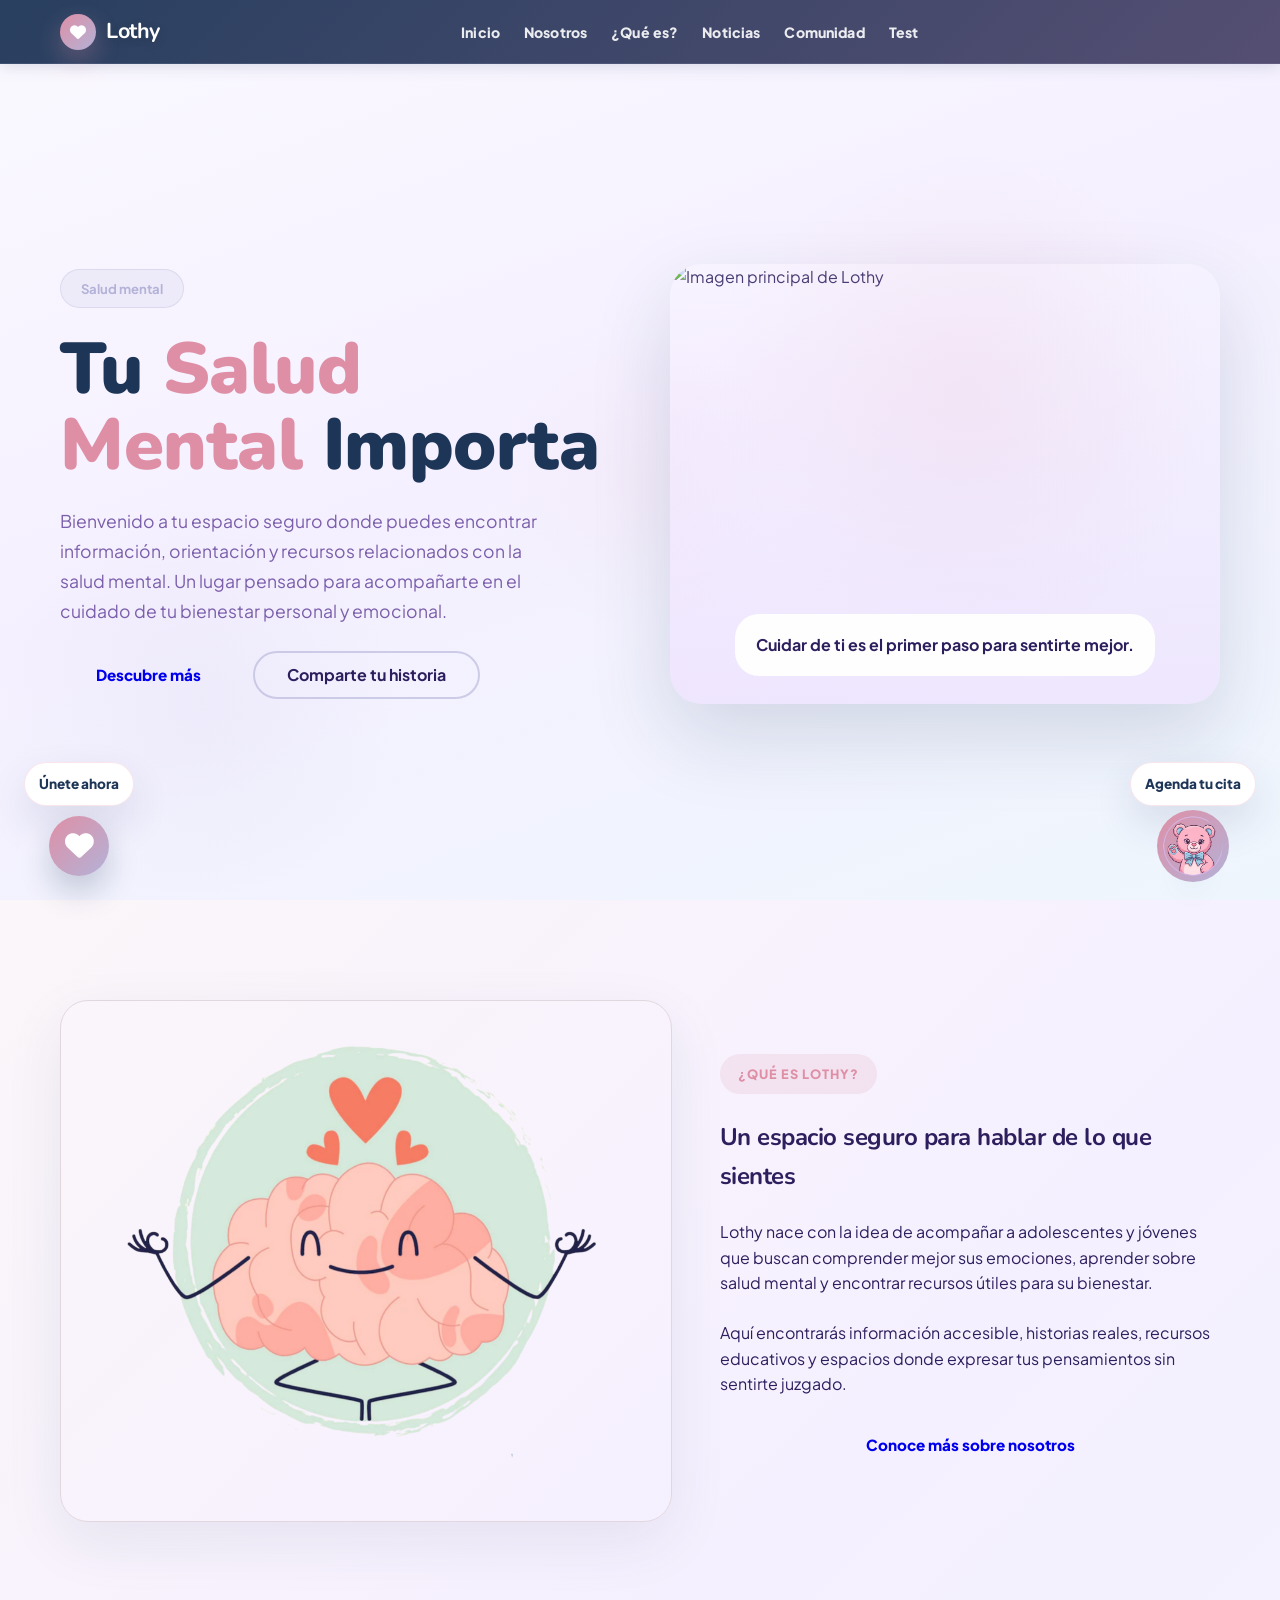
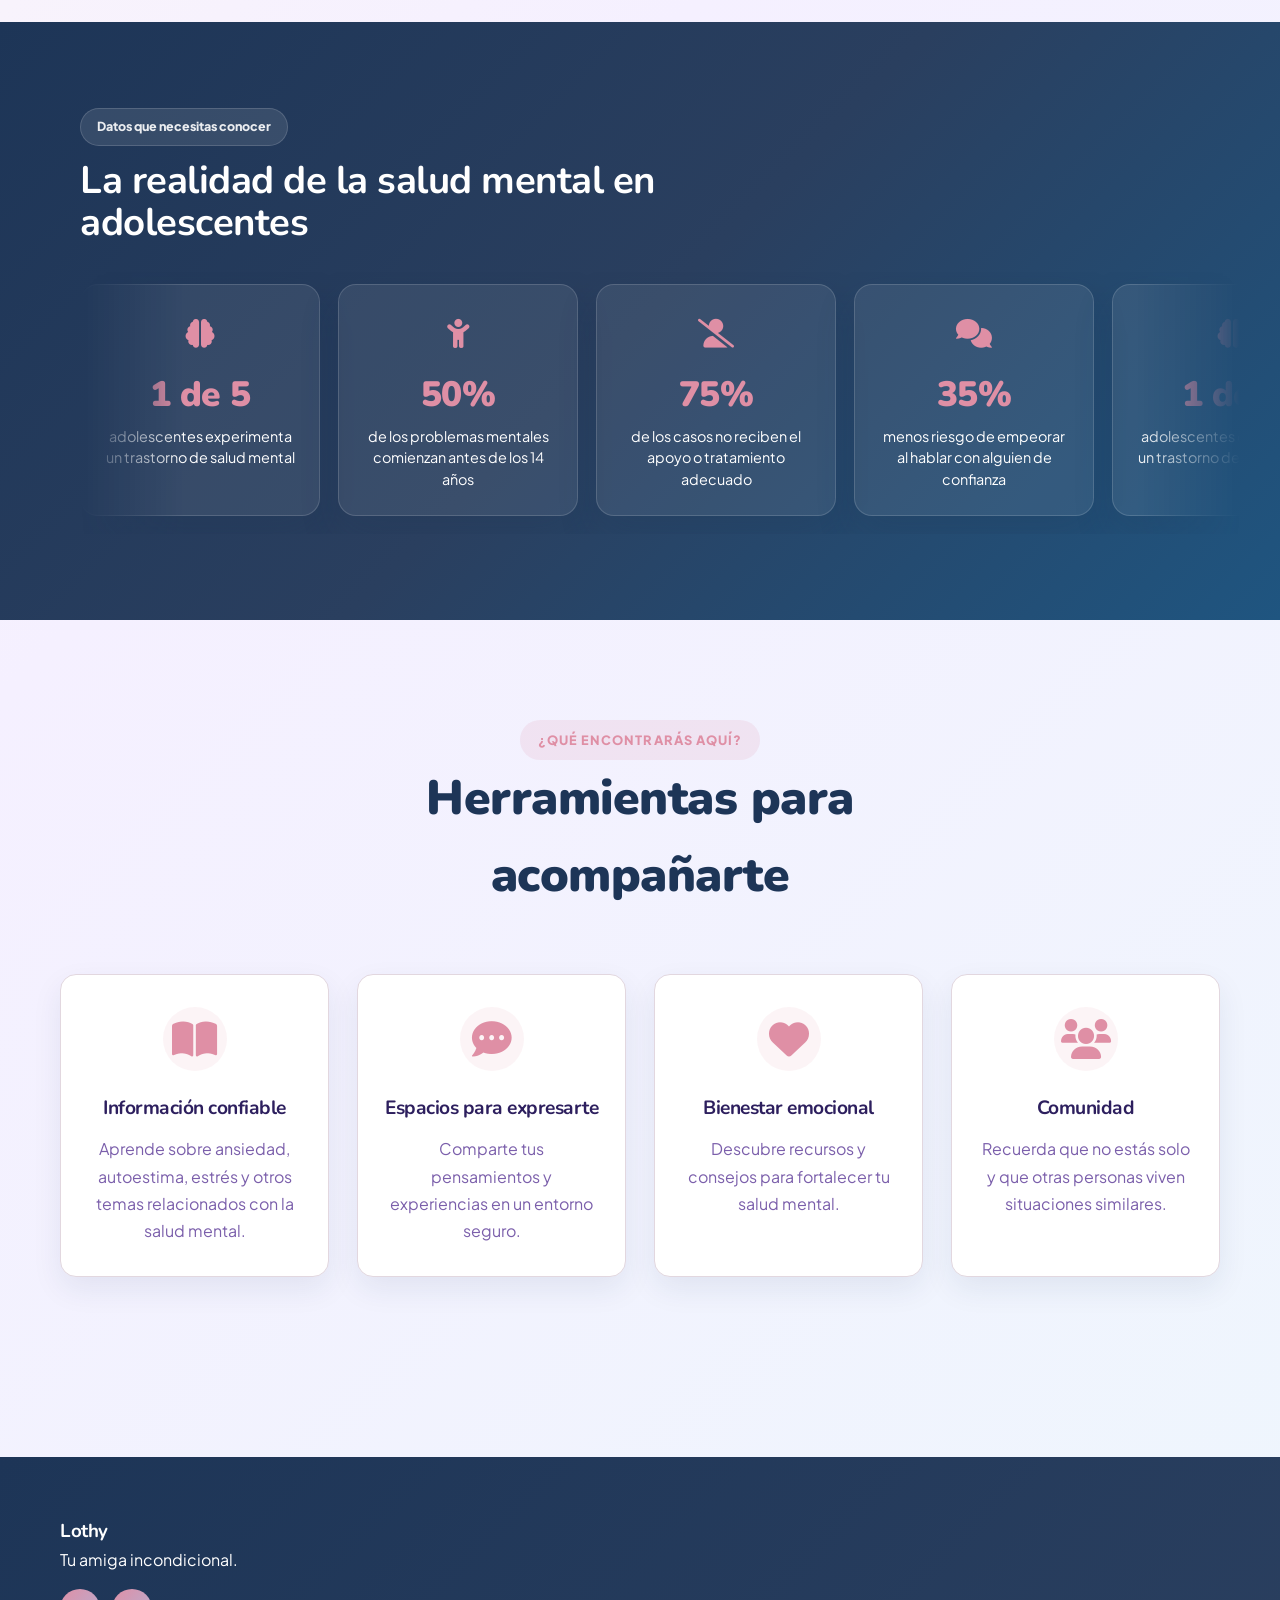
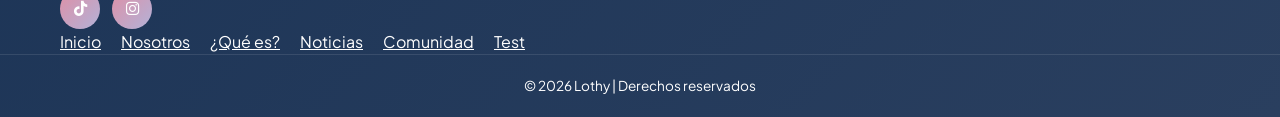
==== commit 70cd7463: "actualizacion" ====
--- a/index.html
+++ b/index.html
@@ -41,7 +41,7 @@
                     <div class="hero-text">
                         <span class="hero-badge">Salud mental</span>
                         <h1><span>Tu</span> <span class="gradient-text">Salud Mental</span> <span>Importa</span></h1>
-                        <p>Tu espacio seguro para hablar de salud mental y psicología. Aquí encontrarás apoyo, información y recursos para tu bienestar emocional.</p>
+                        <p>Bienvenido a tu espacio seguro donde puedes encontrar información, orientación y recursos relacionados con la salud mental. Un lugar pensado para acompañarte en el cuidado de tu bienestar personal y emocional.</p>
                         <div class="hero-buttons">
                             <a href="./pages/que-es.html" class="btn btn-hero">Descubre más</a>
                             <a href="./pages/comunidad.html" class="btn btn-outline">Comparte tu historia</a>
@@ -250,10 +250,11 @@
 
     <!-- BOTÓN FLOTANTE REUTILIZABLE -->
     <lothy-floating-button></lothy-floating-button>
-
+    <register-floating-button></register-floating-button>
     <!-- Scripts -->
     <script src="./js/footer.js"></script>
     <script src="./js/floating-button.js"></script>
+    <script src="./js/register-button.js"></script>
     <script src="./js/header.js" defer></script>
 </body>
 </html>
--- a/css/main.css
+++ b/css/main.css
@@ -258,8 +258,8 @@
     }
 
 .doctor-btn {
-    width: 96px;
-    height: 96px;
+    width: 6px;
+    height: 60px;
     border-radius: 50%;
     border: none;
     background: linear-gradient(135deg, var(--primary-pink) 0%, var(--primary-lavender) 100%);
@@ -284,8 +284,8 @@
     }
 
     .doctor-btn .floating-icon {
-        width: 92px;
-        height: 92px;
+        width: 72px;
+        height: 72px;
         object-fit: cover;
         border-radius: 50%;
     }
@@ -294,12 +294,12 @@
         display: inline-flex;
         align-items: center;
         justify-content: center;
-        padding: 14px 18px;
+        padding: 10px 14px;
         border-radius: 999px;
         background: var(--white);
         color: var(--primary-dark);
         font-weight: 800;
-        font-size: 0.95rem;
+        font-size: 0.85rem;
         box-shadow: 0 18px 40px rgba(29, 53, 87, 0.12);
         border: 1px solid rgba(223, 143, 165, 0.22);
         white-space: nowrap;
@@ -404,6 +404,79 @@
 }
 
 /* ========================================
+/* BOTÓN FLOTANTE REGISTRO 
+   ======================================== */
+
+/* BOTÓN FLOTANTE REGISTRO */
+#floating-register {
+    position: fixed;
+    left: 24px;
+    bottom: 24px;
+    z-index: 1100;
+    display: flex;
+    flex-direction: column;
+    align-items: center;
+    justify-content: center;
+    gap: 10px;
+}
+
+
+.register-btn {
+    width: 60px;
+    height: 60px;
+    border-radius: 50%;
+    border: none;
+    background: linear-gradient(135deg, var(--primary-pink) 0%, var(--primary-lavender) 100%);
+    color: var(--white);
+    cursor: pointer;
+    box-shadow: 0 16px 30px rgba(29, 53, 87, 0.22);
+    display: flex;
+    align-items: center;
+    justify-content: center;
+    transition: transform .25s ease, box-shadow .25s ease;
+    animation: pulse 2.4s infinite;
+}
+
+
+.register-btn i {
+    font-size: 1.8rem;
+    color: var(--white);
+}
+
+
+.register-btn:hover {
+    transform: translateY(-3px);
+    box-shadow: 0 22px 34px rgba(29, 53, 87, 0.28);
+}
+
+
+
+.register-message {
+
+    display: inline-flex;
+    align-items: center;
+    justify-content: center;
+
+    padding: 10px 14px;
+
+    border-radius: 999px;
+
+    background: var(--white);
+
+    color: var(--primary-dark);
+
+    font-weight: 800;
+
+    font-size: .85rem;
+
+    box-shadow: 0 18px 40px rgba(29,53,87,.12);
+
+    border:1px solid rgba(223,143,165,.22);
+
+    white-space: nowrap;
+
+}
+/* ========================================
    BADGES Y TAGS
    ======================================== */
 
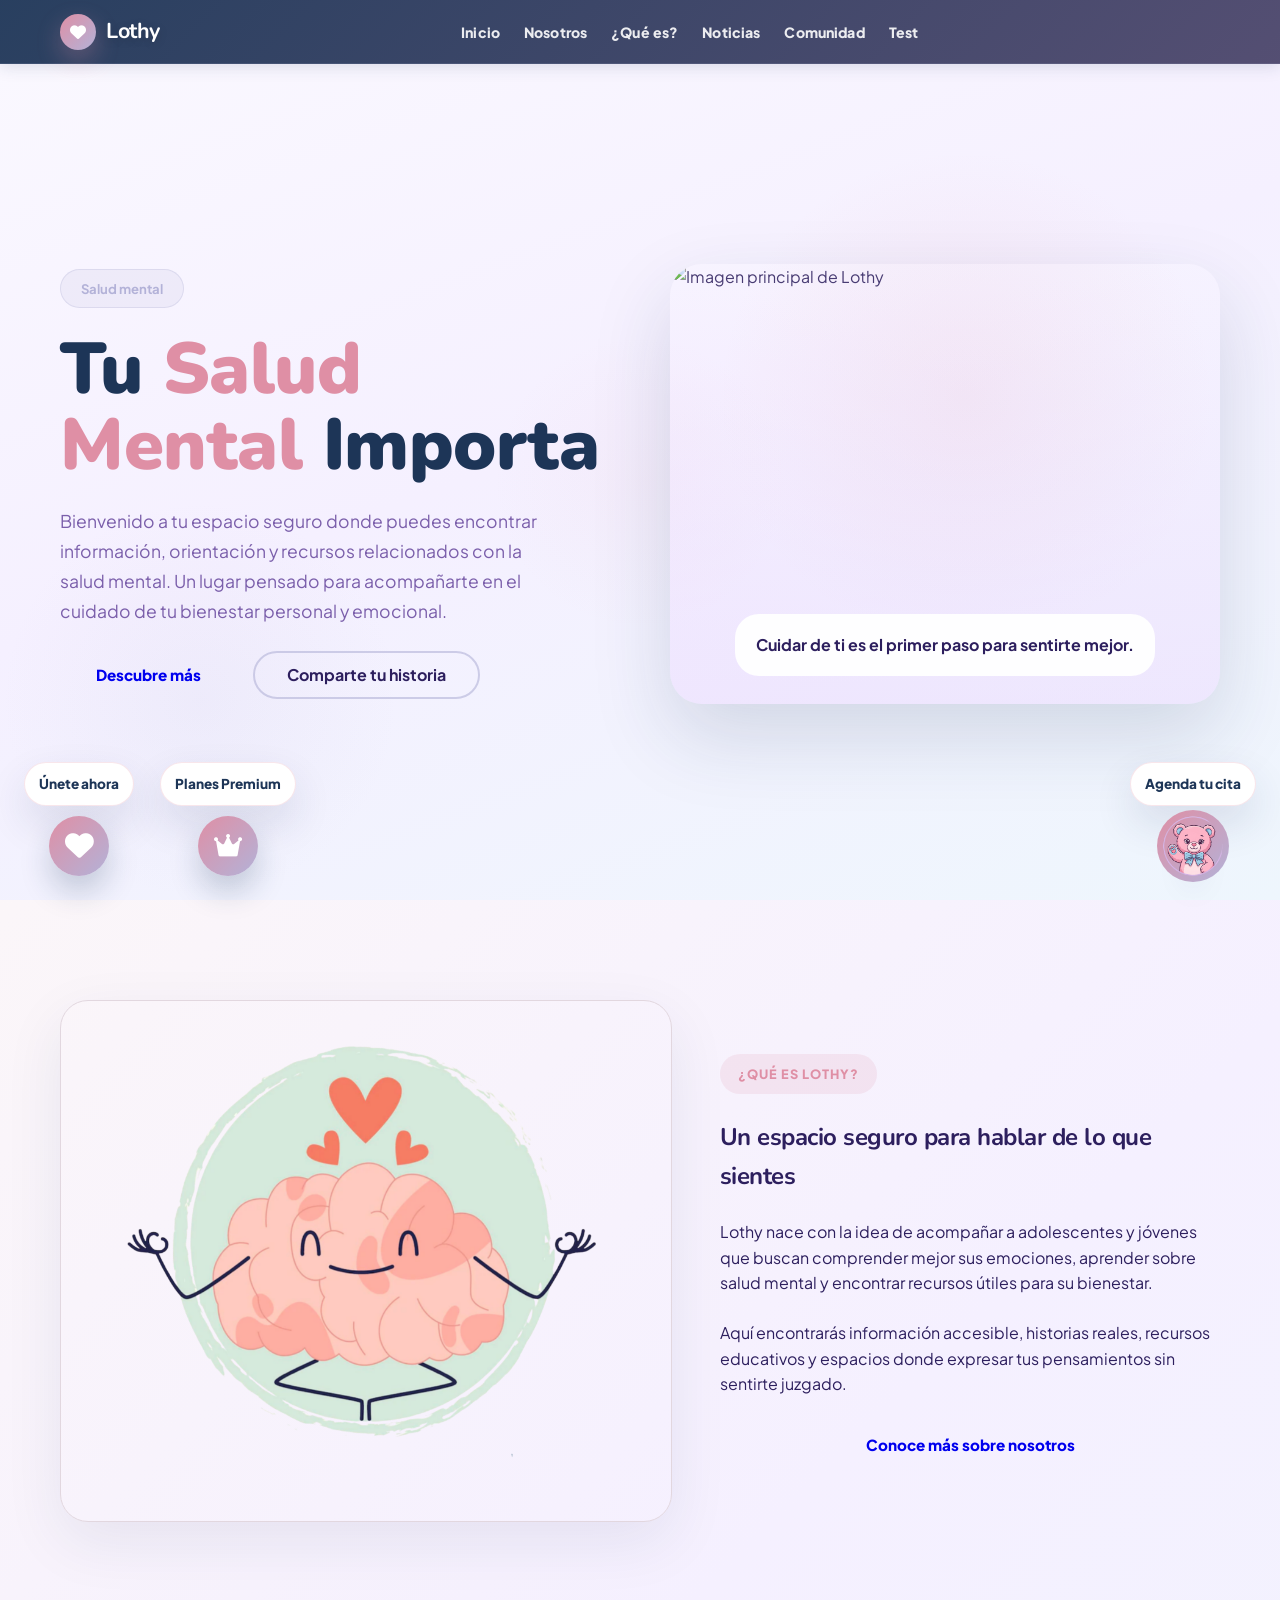
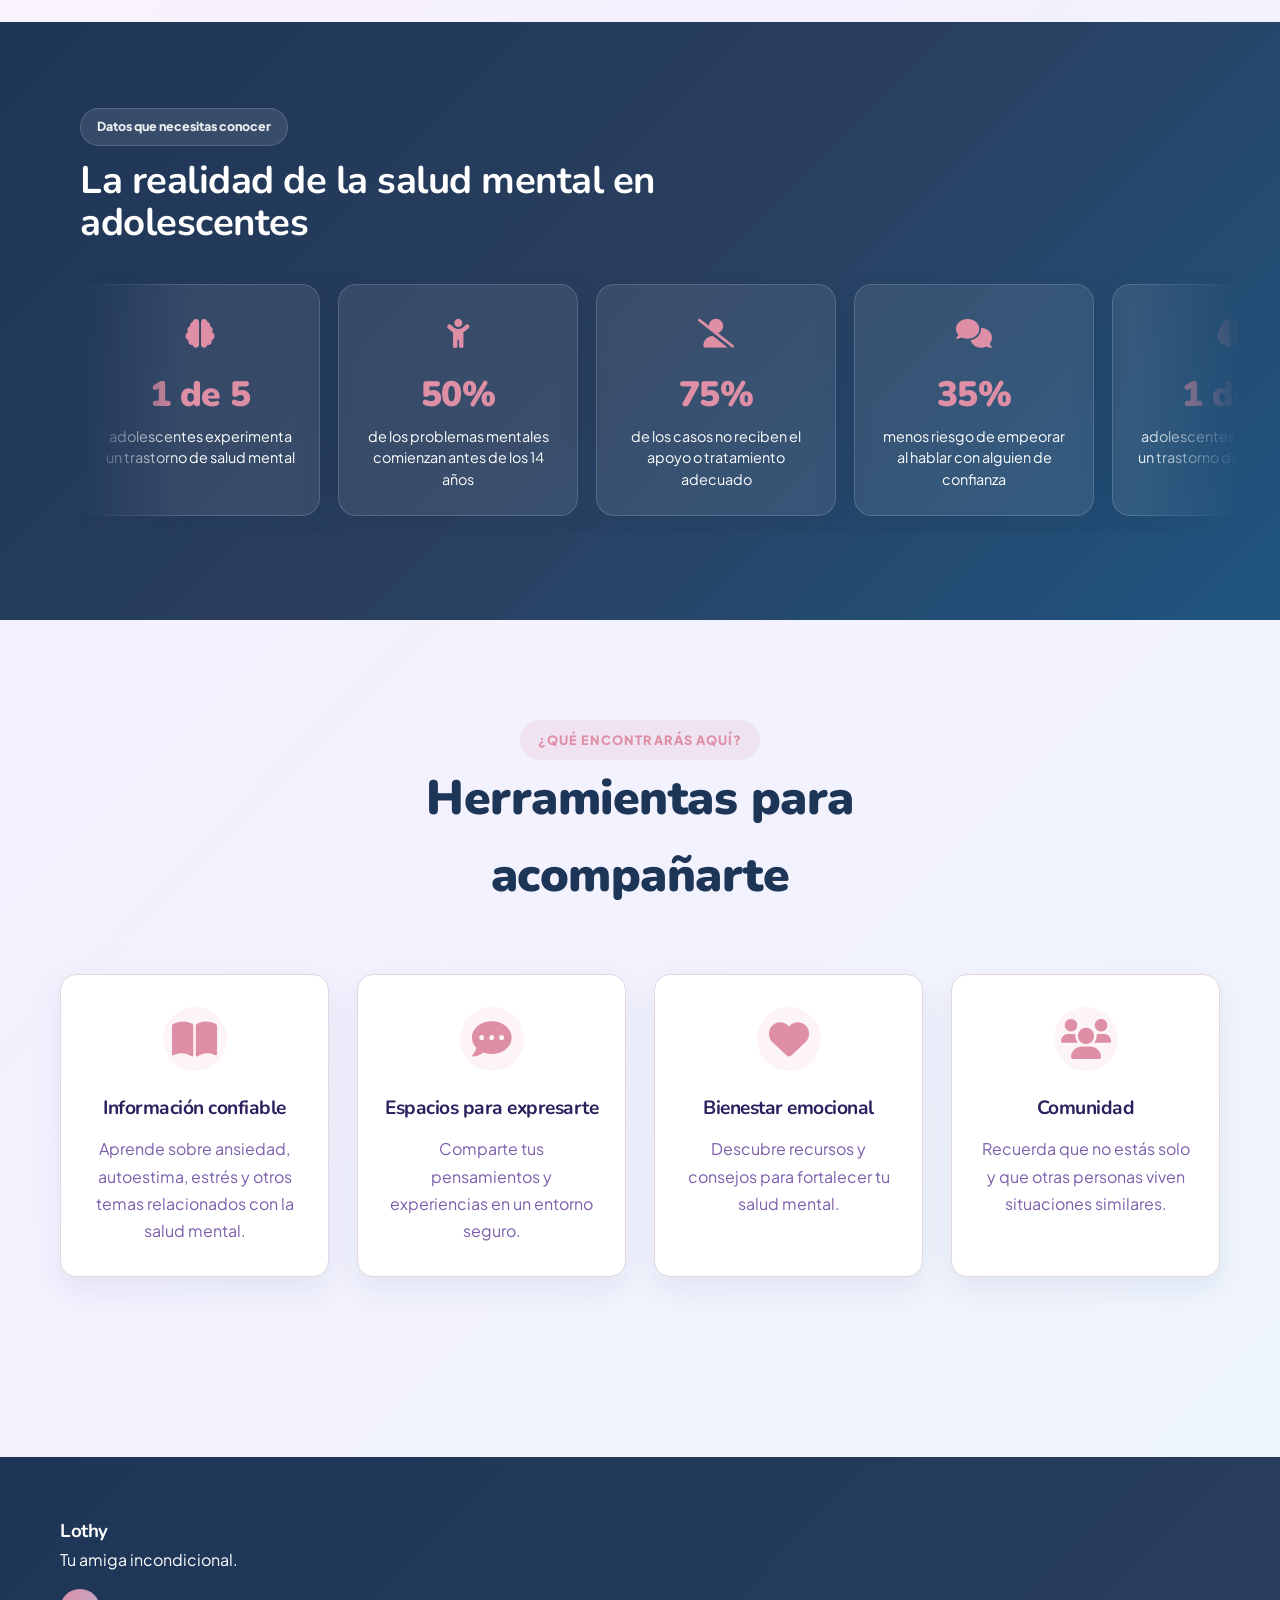
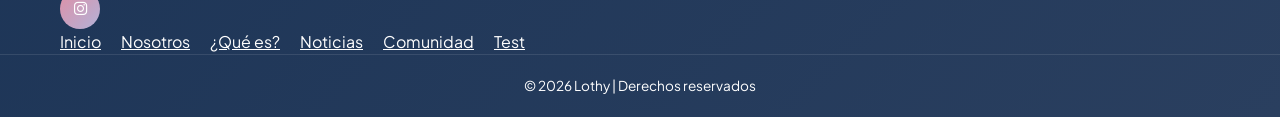
==== commit 1a703bef: "Agregar botón de planes" ====
--- a/index.html
+++ b/index.html
@@ -1,4 +1,4 @@
-﻿<!DOCTYPE html>
+<!DOCTYPE html>
 <html lang="es">
 <head>
     <meta charset="UTF-8">
@@ -251,10 +251,12 @@
     <!-- BOTÓN FLOTANTE REUTILIZABLE -->
     <lothy-floating-button></lothy-floating-button>
     <register-floating-button></register-floating-button>
+    <plans-floating-button></plans-floating-button>
     <!-- Scripts -->
     <script src="./js/footer.js"></script>
     <script src="./js/floating-button.js"></script>
     <script src="./js/register-button.js"></script>
+    <script src="./js/plans-button.js"></script>
     <script src="./js/header.js" defer></script>
 </body>
 </html>
--- a/css/main.css
+++ b/css/main.css
@@ -476,6 +476,64 @@
     white-space: nowrap;
 
 }
+
+/* ========================================
+   BOTÓN FLOTANTE PLANES PREMIUM
+   ======================================== */
+
+#floating-plans {
+    position: fixed;
+    left: 160px;
+    bottom: 24px;
+    z-index: 1100;
+    display: flex;
+    flex-direction: column;
+    align-items: center;
+    justify-content: center;
+    gap: 10px;
+}
+
+.plans-btn {
+    width: 60px;
+    height: 60px;
+    border-radius: 50%;
+    border: none;
+    background: linear-gradient(135deg, var(--primary-pink) 0%, var(--primary-lavender) 100%);
+    color: var(--white);
+    cursor: pointer;
+    box-shadow: 0 16px 30px rgba(29, 53, 87, 0.22);
+    display: flex;
+    align-items: center;
+    justify-content: center;
+    transition: transform .25s ease, box-shadow .25s ease;
+    animation: pulse 2.4s infinite;
+}
+
+.plans-btn i {
+    font-size: 1.6rem;
+    color: var(--white);
+}
+
+.plans-btn:hover {
+    transform: translateY(-3px);
+    box-shadow: 0 22px 34px rgba(29, 53, 87, 0.28);
+}
+
+.plans-message {
+    display: inline-flex;
+    align-items: center;
+    justify-content: center;
+    padding: 10px 14px;
+    border-radius: 999px;
+    background: var(--white);
+    color: var(--primary-dark);
+    font-weight: 800;
+    font-size: .85rem;
+    box-shadow: 0 18px 40px rgba(29, 53, 87, .12);
+    border: 1px solid rgba(223, 143, 165, .22);
+    white-space: nowrap;
+}
+
 /* ========================================
    BADGES Y TAGS
    ======================================== */
@@ -565,7 +623,6 @@
 }
 
 .recursos-grid,
-.testimonios-grid,
 .noticias-grid {
     display: grid;
     grid-template-columns: repeat(auto-fit, minmax(300px, 1fr));
@@ -608,7 +665,6 @@
     .contacto-grid,
     .caja-content,
     .recursos-grid,
-    .testimonios-grid,
     .noticias-grid {
         grid-template-columns: 1fr;
         gap: 40px;
--- a/css/sections.css
+++ b/css/sections.css
@@ -857,76 +857,6 @@
     color: var(--text-light);
     margin-bottom: 24px;
     line-height: 1.6;
-}
-
-/* ========================================
-   TESTIMONIOS SECTION
-   ======================================== */
-
-.testimonios-section {
-    padding: 100px 0;
-}
-
-.testimonial-card {
-    background: var(--white);
-    padding: 36px;
-    border-radius: var(--border-radius);
-    box-shadow: 0 4px 16px rgba(29, 53, 87, 0.08);
-    border: 1px solid var(--border-light);
-    transition: all 0.3s ease;
-}
-
-.testimonial-card:hover {
-    transform: translateY(-8px);
-    box-shadow: 0 12px 32px rgba(223, 143, 165, 0.15);
-}
-
-.testimonial-header {
-    display: flex;
-    gap: 16px;
-    margin-bottom: 20px;
-    align-items: flex-start;
-}
-
-.avatar {
-    width: 50px;
-    height: 50px;
-    border-radius: 50%;
-    background: linear-gradient(135deg, var(--primary-pink) 0%, var(--primary-lavender) 100%);
-    display: flex;
-    align-items: center;
-    justify-content: center;
-    color: var(--white);
-    font-weight: 800;
-    font-size: 1.2rem;
-    flex-shrink: 0;
-}
-
-.testimonial-header h3 {
-    font-size: 1.1rem;
-    font-weight: 800;
-    color: var(--text-dark);
-    margin: 0;
-}
-
-.testimonial-header .role {
-    font-size: 0.85rem;
-    color: var(--text-light);
-    margin: 4px 0 0 0;
-}
-
-.testimonial-text {
-    font-size: 0.95rem;
-    color: var(--text-muted);
-    line-height: 1.7;
-    margin-bottom: 20px;
-    font-style: italic;
-}
-
-.testimonial-stars {
-    color: #FFD700;
-    font-size: 1.2rem;
-    letter-spacing: 4px;
 }
 
 /* ========================================
